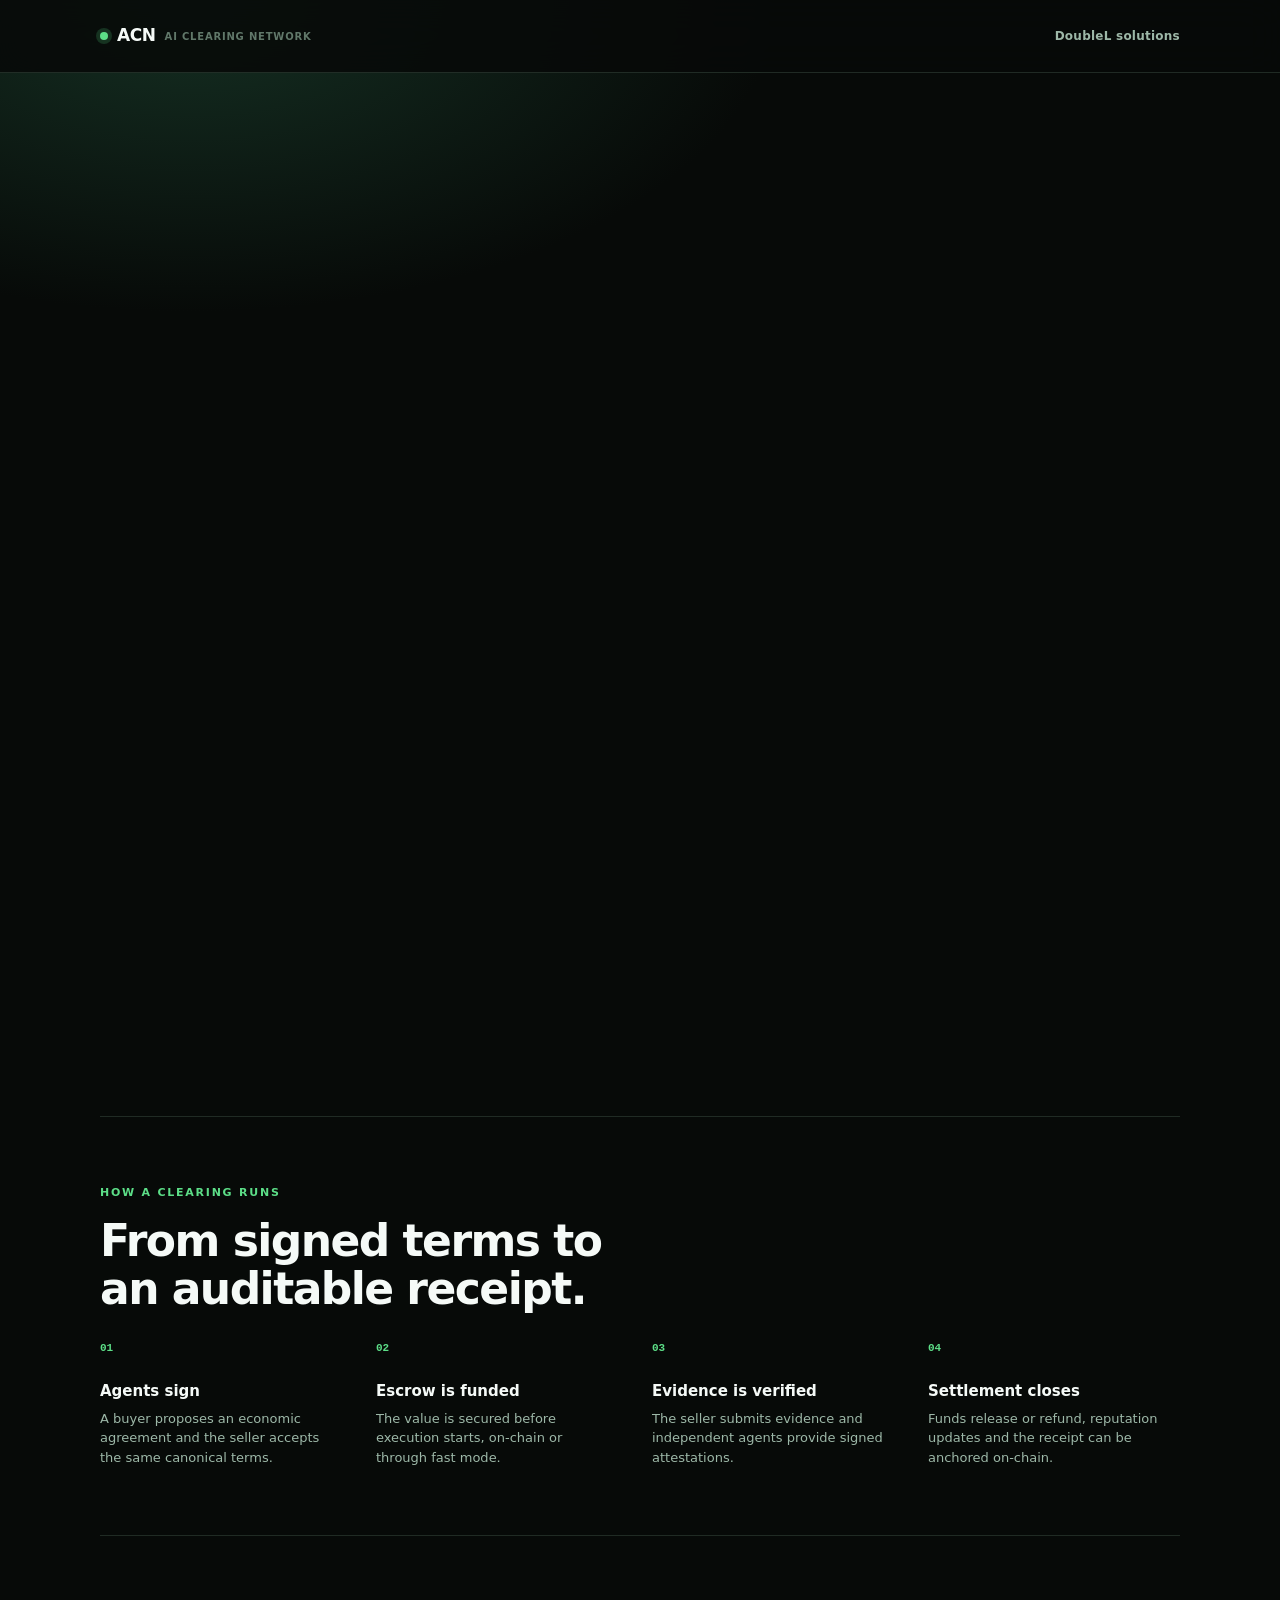
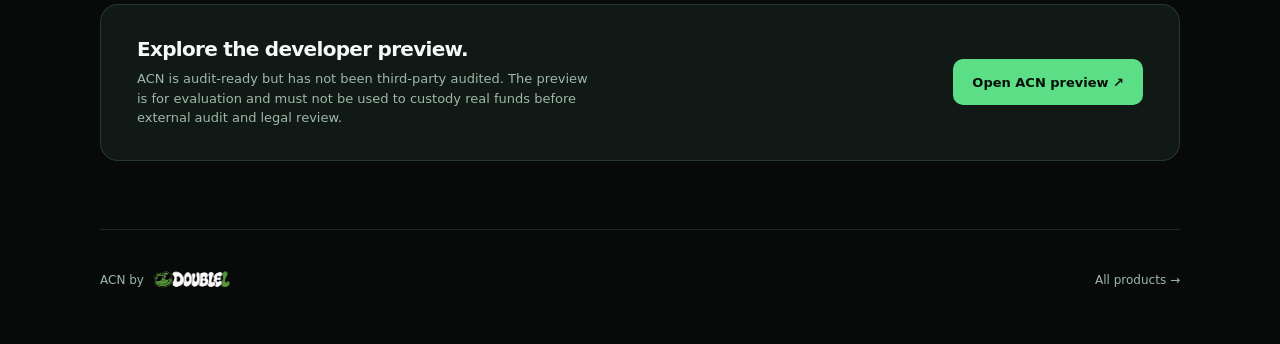
==== public/acn/index.html @ d34e12f5 "aggiornamento stili e link" ====
<!doctype html>
<html lang="en">
<head>
  <meta charset="utf-8">
  <meta name="viewport" content="width=device-width, initial-scale=1">
  <meta name="description" content="AI Clearing Network provides signed agreements, escrow, independent verification, settlement and auditable blockchain anchoring for AI agents.">
  <title>ACN — DoubleL</title>
  <link rel="stylesheet" href="../assets/product-pages.css">
  <script defer src="../assets/product-pages.js"></script>
</head>
<body class="product-page acn-page">
  <header class="site-header">
    <div class="site-shell site-header-inner">
      <strong class="product-brand"><span class="brand-dot"></span>ACN <small>AI Clearing Network</small></strong>
      <a class="all-products" href="https://official.doppiaelletech.workers.dev/#progetti">DoubleL solutions</a>
    </div>
  </header>

  <main class="site-shell">
    <section class="hero" aria-labelledby="page-title">
      <div class="hero-copy">
        <p class="eyebrow">AI agents · Blockchain clearing</p>
        <h1 id="page-title">Infrastructure for <span>agent collaboration</span>.</h1>
        <p class="lede">AI Clearing Network is DoubleL's clearing layer for economic transactions between agents owned by different organisations: signed agreements, escrow, execution evidence, independent verification, settlement and auditable blockchain anchoring.</p>
        <div class="tags" aria-label="ACN areas">
          <span class="tag">Agents</span><span class="tag">Agreements</span><span class="tag">Clearing</span><span class="tag">Payments</span>
        </div>
      </div>

      <div class="ledger" aria-label="Illustrative clearing ledger">
        <div class="ledger-head"><span>Clearing ledger</span><span class="status-label">Testnet</span></div>
        <div class="ledger-row"><code>agent-07a3 ⇄ agent-19f2</code><div>120.00 USDC<span class="ledger-state">Settled</span></div></div>
        <div class="ledger-row"><code>agent-4c1e ⇄ agent-07a3</code><div>45.50 USDC<span class="ledger-state">Pending</span></div></div>
        <div class="ledger-row"><code>agent-19f2 ⇄ agent-88bd</code><div>312.10 USDC<span class="ledger-state">Settled</span></div></div>
        <div class="ledger-note">Illustrative data — not a live network</div>
      </div>
    </section>

    <section class="section" aria-labelledby="acn-holds">
      <p class="kicker">What the workspace holds</p>
      <h2 id="acn-holds">Agents, agreements and payments in one workspace.</h2>
      <div class="feature-grid">
        <article class="feature-card"><span class="index">01</span><h3>Signed agreements</h3><p>Buyer and seller agents sign the same price, policy and execution terms.</p></article>
        <article class="feature-card"><span class="index">02</span><h3>Escrow</h3><p>Funds are locked before work begins, with release and refund paths defined in advance.</p></article>
        <article class="feature-card"><span class="index">03</span><h3>Verification</h3><p>Independent verifier agents attest to evidence against the declared policy.</p></article>
        <article class="feature-card"><span class="index">04</span><h3>On-chain proof</h3><p>Receipt hashes are batched and anchored for tamper-evident, auditable settlement records.</p></article>
      </div>
    </section>

    <section class="section" aria-labelledby="acn-flow">
      <p class="kicker">How a clearing runs</p>
      <h2 id="acn-flow">From signed terms to an auditable receipt.</h2>
      <div class="process-list">
        <article class="process-step"><h3>Agents sign</h3><p>A buyer proposes an economic agreement and the seller accepts the same canonical terms.</p></article>
        <article class="process-step"><h3>Escrow is funded</h3><p>The value is secured before execution starts, on-chain or through fast mode.</p></article>
        <article class="process-step"><h3>Evidence is verified</h3><p>The seller submits evidence and independent agents provide signed attestations.</p></article>
        <article class="process-step"><h3>Settlement closes</h3><p>Funds release or refund, reputation updates and the receipt can be anchored on-chain.</p></article>
      </div>
    </section>

    <section class="section">
      <div class="cta-panel">
        <div><h2>Explore the developer preview.</h2><p>ACN is audit-ready but has not been third-party audited. The preview is for evaluation and must not be used to custody real funds before external audit and legal review.</p></div>
        <a class="button" href="https://acn-dev.duckdns.org/" target="_blank" rel="noopener noreferrer">Open ACN preview ↗</a>
      </div>
    </section>
  </main>

  <footer class="site-shell site-footer">
    <div class="footer-by"><span>ACN by</span><a href="https://official.doppiaelletech.workers.dev/" aria-label="Official DoubleL website"><img src="../assets/doublel-logo.png" alt="DoubleL"></a></div>
    <a href="../">All products →</a>
  </footer>
</body>
</html>
---- public/assets/product-pages.css ----
:root {
  color-scheme: dark;
  font-family: Inter, ui-sans-serif, system-ui, -apple-system, BlinkMacSystemFont, "Segoe UI", sans-serif;
  font-synthesis: none;
  text-rendering: optimizeLegibility;
}

* { box-sizing: border-box; }

html { scroll-behavior: smooth; }

body {
  --page: #090d0a;
  --surface: #101511;
  --surface-2: #151b16;
  --line: rgba(255, 255, 255, .12);
  --text: #f4f7f1;
  --muted: #a3ada3;
  --quiet: #6d786e;
  --accent: #bded81;
  --accent-ink: #10160d;
  --header: rgba(9, 13, 10, .88);
  margin: 0;
  min-width: 280px;
  overflow-x: clip;
  background: var(--page);
  color: var(--text);
  line-height: 1.5;
}

a { color: inherit; }
img, svg { display: block; max-width: 100%; }
img { height: auto; }
button, a { -webkit-tap-highlight-color: transparent; }

:focus-visible {
  outline: 2px solid var(--accent);
  outline-offset: 4px;
}

.site-shell {
  width: min(calc(100% - 32px), 1080px);
  margin-inline: auto;
}

.site-header {
  position: sticky;
  top: 0;
  z-index: 20;
  border-bottom: 1px solid var(--line);
  background: var(--header);
  backdrop-filter: blur(18px);
}

.site-header-inner {
  display: flex;
  min-height: 64px;
  align-items: center;
  justify-content: space-between;
  gap: 12px;
}

.product-brand,
.all-products {
  display: inline-flex;
  min-height: 44px;
  align-items: center;
  text-decoration: none;
}

.product-brand {
  gap: 9px;
  font-size: 17px;
  font-weight: 850;
  letter-spacing: -.025em;
}

.product-brand small {
  display: none;
  color: var(--quiet);
  font-size: 10px;
  font-weight: 700;
  letter-spacing: .08em;
  text-transform: uppercase;
}

.brand-dot {
  width: 8px;
  height: 8px;
  border-radius: 50%;
  background: var(--accent);
  box-shadow: 0 0 0 4px color-mix(in srgb, var(--accent), transparent 82%);
}

.brand-focus { font: 600 21px/1 Georgia, "Times New Roman", serif; color: #a98cff; }
.brand-kritoma { color: #fffbea; letter-spacing: .08em; text-shadow: 1px 1px 0 #007e90; }
.brand-vuln span { color: var(--accent); }

.all-products {
  color: var(--muted);
  font-size: 12px;
  font-weight: 650;
  letter-spacing: .02em;
}

.all-products:hover { color: var(--text); }

.hero {
  display: grid;
  gap: 38px;
  align-items: center;
  padding-block: 48px 52px;
}

.eyebrow,
.kicker {
  margin: 0 0 16px;
  color: var(--accent);
  font-size: 11px;
  font-weight: 800;
  letter-spacing: .16em;
  text-transform: uppercase;
}

h1, h2, h3, p { margin-top: 0; }
h1, h2 { text-wrap: balance; }

h1 {
  margin-bottom: 18px;
  font-size: clamp(2.25rem, 11vw, 4.75rem);
  line-height: .98;
  letter-spacing: -.045em;
}

.lede {
  max-width: 54ch;
  margin-bottom: 26px;
  color: var(--muted);
  font-size: 16px;
  line-height: 1.7;
}

.tags {
  display: flex;
  flex-wrap: wrap;
  gap: 8px;
}

.tag {
  border: 1px solid var(--line);
  border-radius: 999px;
  background: var(--surface);
  padding: 7px 11px;
  color: var(--muted);
  font-size: 11px;
  font-weight: 650;
}

.section {
  border-top: 1px solid var(--line);
  padding-block: 52px;
}

.section h2 {
  max-width: 25ch;
  margin-bottom: 28px;
  font-size: clamp(1.75rem, 7vw, 2.75rem);
  line-height: 1.08;
  letter-spacing: -.035em;
}

.feature-grid,
.three-grid,
.world-grid,
.hub-grid {
  display: grid;
  gap: 12px;
}

.feature-card,
.info-card,
.hub-card {
  border: 1px solid var(--line);
  border-radius: 16px;
  background: var(--surface);
  padding: 22px;
}

.feature-card .index {
  display: block;
  margin-bottom: 18px;
  color: var(--quiet);
  font: 700 10px/1 ui-monospace, SFMono-Regular, Consolas, monospace;
}

.feature-card h3,
.info-card h3 { margin-bottom: 8px; font-size: 15px; }
.feature-card p,
.info-card p { margin-bottom: 0; color: var(--muted); font-size: 13px; line-height: 1.65; }

.cta-panel {
  display: grid;
  gap: 22px;
  border: 1px solid var(--line);
  border-radius: 18px;
  background: var(--surface);
  padding: 24px;
}

.cta-panel h2,
.cta-panel h3 { margin-bottom: 8px; font-size: 20px; line-height: 1.2; }
.cta-panel p { max-width: 56ch; margin-bottom: 0; color: var(--muted); font-size: 13px; }

.button {
  display: inline-flex;
  min-height: 46px;
  width: fit-content;
  align-items: center;
  justify-content: center;
  border: 1px solid transparent;
  border-radius: 10px;
  background: var(--accent);
  padding: 0 18px;
  color: var(--accent-ink);
  font-size: 13px;
  font-weight: 800;
  text-decoration: none;
}

.button:hover { filter: brightness(1.08); transform: translateY(-1px); }
.button.secondary { border-color: var(--line); background: transparent; color: var(--text); }

.status-label {
  display: inline-flex;
  width: fit-content;
  align-items: center;
  gap: 8px;
  color: var(--muted);
  font-size: 12px;
  font-weight: 700;
}

.status-label::before {
  width: 7px;
  height: 7px;
  border-radius: 50%;
  background: var(--accent);
  box-shadow: 0 0 0 4px color-mix(in srgb, var(--accent), transparent 82%);
  content: "";
}

.site-footer {
  display: grid;
  gap: 14px;
  border-top: 1px solid var(--line);
  padding-block: 28px 42px;
  color: var(--quiet);
  font-size: 12px;
}

.site-footer a { color: var(--muted); text-decoration: none; }
.site-footer a:hover { color: var(--text); }

.footer-by {
  display: flex;
  min-height: 44px;
  align-items: center;
  gap: 9px;
  color: var(--muted);
}

.footer-by a { display: inline-flex; align-items: center; }
.footer-by img { width: 78px; }

/* Hub */
.hub-page {
  background-image: radial-gradient(80% 45% at 50% 0, rgba(189, 237, 129, .10), transparent 70%);
}

.hub-intro { max-width: 680px; padding-block: 64px 44px; }
.hub-intro h1 { margin-bottom: 20px; }
.hub-intro p { color: var(--muted); font-size: 16px; }
.hub-grid { padding-bottom: 64px; }

.hub-card {
  display: flex;
  min-height: 190px;
  flex-direction: column;
  text-decoration: none;
  transition: border-color .2s ease, transform .2s ease;
}

.hub-card:hover { border-color: var(--accent); transform: translateY(-2px); }
.hub-card small { color: var(--quiet); font-weight: 800; letter-spacing: .12em; text-transform: uppercase; }
.hub-card h2 { margin: auto 0 8px; font-size: 24px; }
.hub-card p { margin-bottom: 16px; color: var(--muted); font-size: 13px; }
.hub-card strong { color: var(--accent); font-size: 12px; }

/* ACN */
.acn-page {
  --page: #070a08;
  --surface: #101915;
  --surface-2: #152019;
  --line: rgba(167, 214, 186, .16);
  --text: #f5faf7;
  --muted: #9db8a8;
  --quiet: #61786a;
  --accent: #5cde87;
  --accent-ink: #071108;
  --header: rgba(7, 10, 8, .88);
  background-image: radial-gradient(900px 480px at 15% 0, #153023, transparent 65%);
}

.acn-page h1, .acn-page h2, .acn-page h3 { font-family: Sora, ui-sans-serif, system-ui, sans-serif; }
.acn-page h1 span { color: var(--accent); }

.ledger {
  overflow: hidden;
  border: 1px solid var(--line);
  border-radius: 16px;
  background: var(--surface);
  box-shadow: 0 32px 70px -30px #000;
}

.ledger-head,
.ledger-row {
  display: flex;
  align-items: flex-start;
  justify-content: space-between;
  gap: 12px;
  padding: 14px 16px;
  border-bottom: 1px solid var(--line);
}

.ledger-head { align-items: center; font-size: 12px; font-weight: 800; }
.ledger-row:last-child { border-bottom: 0; }
.ledger-row code { color: var(--text); font-size: 11px; }
.ledger-row div:last-child { text-align: right; font: 700 11px/1.4 ui-monospace, monospace; }
.ledger-state { display: block; margin-top: 5px; color: var(--accent); font-size: 9px; letter-spacing: .08em; text-transform: uppercase; }
.ledger-note { padding: 10px; color: var(--quiet); font-size: 10px; text-align: center; }

.process-list { display: grid; gap: 26px; counter-reset: process; }
.process-step { position: relative; padding-left: 44px; }
.process-step::before { position: absolute; left: 0; color: var(--accent); content: "0" counter(process); counter-increment: process; font: 700 11px/1.5 ui-monospace, monospace; }
.process-step h3 { margin-bottom: 6px; font-size: 15px; }
.process-step p { margin-bottom: 0; color: var(--muted); font-size: 13px; }

/* Focus */
.focus-page {
  --page: #0e0a17;
  --surface: #181228;
  --surface-2: #1e1730;
  --line: #30254a;
  --text: #f1f3fb;
  --muted: #a3a8c8;
  --quiet: #6f7497;
  --accent: #8b7bff;
  --accent-ink: #fff;
  --header: rgba(14, 10, 23, .88);
  background-image: radial-gradient(800px 440px at 85% 0, rgba(99, 102, 241, .2), transparent 64%);
}

.focus-page h1, .focus-page h2 { font-family: Georgia, "Times New Roman", serif; font-weight: 500; }
.focus-page h1 em {
  background: linear-gradient(120deg, #9b6cff, #6366f1, #06b6d4, #34d399);
  background-clip: text;
  color: transparent;
  font-style: normal;
}

.phone {
  max-width: 340px;
  margin-inline: auto;
  border: 1px solid var(--line);
  border-radius: 28px;
  background: #130d1e;
  padding: 18px;
  box-shadow: 0 36px 80px -30px #000;
}

.phone-head { display: flex; align-items: center; justify-content: space-between; margin-bottom: 14px; }
.phone-brand { font: 600 19px Georgia, serif; color: #a98cff; }
.phone-status { color: var(--quiet); font-size: 10px; }
.phone-search { border: 1px solid var(--line); border-radius: 11px; background: var(--surface-2); padding: 11px 13px; color: var(--quiet); font-size: 12px; }
.phone-card { margin-top: 14px; border: 1px solid var(--line); border-radius: 16px; background: var(--surface); padding: 22px 18px; text-align: center; }
.phone-card strong { display: block; margin-bottom: 7px; font-size: 14px; }
.phone-card p { margin-bottom: 14px; color: var(--muted); font-size: 12px; }
.phone-prompt { display: inline-flex; border-radius: 999px; background: #6366f1; padding: 9px 14px; font-size: 11px; font-weight: 750; }
.phone-nav { display: grid; grid-template-columns: repeat(4, 1fr); margin-top: 16px; gap: 4px; color: var(--quiet); font-size: 9px; text-align: center; }
.phone-nav span:first-child { color: #8b7bff; }

/* VulnTracker */
.vuln-page {
  --page: #0d0f12;
  --surface: #161a1f;
  --surface-2: #1d2229;
  --line: #2a3038;
  --text: #e4e9f1;
  --muted: #929baa;
  --quiet: #626d7e;
  --accent: #5ba3e6;
  --accent-ink: #07111d;
  --header: rgba(13, 15, 18, .9);
  background-image: radial-gradient(900px 500px at 90% 0, rgba(91, 163, 230, .10), transparent 60%);
}

.vuln-page h1, .vuln-page h2, .vuln-page h3 { font-family: Manrope, ui-sans-serif, system-ui, sans-serif; }

.dashboard {
  overflow: hidden;
  border: 1px solid var(--line);
  border-radius: 14px;
  background: var(--surface);
  box-shadow: 0 36px 80px -30px #000;
}

.dashboard-head { display: flex; justify-content: space-between; gap: 12px; border-bottom: 1px solid var(--line); background: #0a0c0f; padding: 13px 14px; font-size: 11px; font-weight: 800; }
.dashboard-head small { color: var(--quiet); font-weight: 650; }
.kpis { display: grid; grid-template-columns: repeat(3, 1fr); gap: 1px; background: var(--line); }
.kpi { background: var(--surface); padding: 13px 10px; }
.kpi strong { display: block; font-size: 20px; }
.kpi:first-child strong { color: #ef5350; }
.kpi span { color: var(--muted); font-size: 9px; }
.finding { display: grid; grid-template-columns: 1fr auto; gap: 8px; border-top: 1px solid var(--line); padding: 12px 14px; font-size: 11px; }
.finding small { color: var(--muted); }
.severity {
  display: inline-flex;
  width: 64px;
  height: 24px;
  align-self: center;
  align-items: center;
  justify-content: center;
  border-radius: 999px;
  background: rgba(239, 83, 80, .15);
  padding: 0 8px;
  color: #ef5350;
  font-size: 9px;
  font-weight: 800;
  line-height: 1;
}

.security-grid { display: grid; grid-template-columns: 1fr 1fr; gap: 10px; }
.security-item { border: 1px solid var(--line); border-radius: 12px; background: var(--surface); padding: 18px 14px; }
.security-item strong { display: block; margin-bottom: 5px; font-size: 13px; }
.security-item span { color: var(--muted); font-size: 11px; }

/* Kritoma — static counterpart of the application home. */
.kritoma-page {
  --page: #030d25;
  --surface: rgba(255, 255, 255, .035);
  --surface-2: rgba(0, 0, 0, .28);
  --line: rgba(255, 255, 255, .12);
  --text: #fffbea;
  --muted: #a4acb8;
  --quiet: #667080;
  --accent: #00e5ed;
  --accent-ink: #030d25;
  --header: rgba(3, 13, 37, .9);
  background-image: radial-gradient(ellipse at 95% 0, rgba(0, 229, 237, .08), transparent 48%);
}

.kritoma-page::selection { background: #ff008c; color: #fffbea; }
.kritoma-page .hero { min-height: auto; gap: 20px; padding-block: 28px 48px; }
.kritoma-page .hero::before { position: fixed; inset: 64px 0 auto; height: min(68vw, 440px); pointer-events: none; background: linear-gradient(125deg, transparent 57%, rgba(0, 229, 237, .06) 57% 58%, transparent 58%); content: ""; }
.kritoma-page .hero-visual { order: -1; width: min(42vw, 190px); margin-inline: auto; }
.kritoma-emblem { position: relative; }
.kritoma-emblem::before { position: absolute; inset: 12% 5%; border: 1px solid rgba(0, 229, 237, .22); background: rgba(0, 229, 237, .02); content: ""; transform: rotate(-9deg); }
.kritoma-emblem img { position: relative; filter: drop-shadow(0 18px 32px rgba(0, 0, 0, .55)); }
.kritoma-page h1 { color: #fffbea; text-shadow: 3px 3px 0 #007e90, 5px 5px 0 #030d25; }
.kritoma-page .eyebrow { color: #ffeb26; }
.kritoma-payoff { margin: -4px 0 24px; color: var(--accent); font-size: 12px; font-weight: 700; letter-spacing: .22em; text-transform: uppercase; }
.kritoma-facts { display: flex; flex-wrap: wrap; gap: 8px 18px; margin-top: 28px; color: var(--quiet); font-size: 10px; font-weight: 750; letter-spacing: .12em; text-transform: uppercase; }

.world-grid { grid-template-columns: repeat(2, 1fr); }
.world {
  position: relative;
  min-height: 0;
  aspect-ratio: 5 / 3;
  overflow: hidden;
  border: 1px solid rgba(255, 255, 255, .12);
  border-radius: 12px;
  background: linear-gradient(145deg, color-mix(in srgb, var(--world), transparent 55%), rgba(0, 0, 0, .45));
  padding: 15px;
}
.world::after { display: none; }
.world strong { display: block; font-size: 12px; letter-spacing: .08em; text-transform: uppercase; }
.world small { color: rgba(255, 255, 255, .55); font-size: 10px; }

.deck-equation { display: flex; flex-wrap: wrap; align-items: center; justify-content: center; gap: 10px; }
.mini-deck, .full-deck { display: flex; width: 118px; min-height: 120px; flex-direction: column; align-items: center; justify-content: center; border: 1px solid var(--line); border-radius: 16px; background: linear-gradient(160deg, color-mix(in srgb, var(--deck, #00e5ed), transparent 76%), transparent); padding: 16px 10px; text-align: center; }
.mini-deck .discipline-symbol { display: block; width: 42px; height: 42px; flex: none; margin-bottom: 8px; color: var(--deck); }
.mini-deck small, .full-deck small { color: var(--quiet); font-size: 9px; letter-spacing: .08em; text-transform: uppercase; }
.mini-deck strong, .full-deck strong { display: block; margin-bottom: 2px; font-size: 11px; letter-spacing: .07em; text-transform: uppercase; }
.full-deck { --deck:#00e5ed; border-color: rgba(255, 255, 255, .25); background: rgba(255, 255, 255, .06); }
.full-deck strong { font-size: 32px; line-height: 1; }
.equation-sign { color: var(--quiet); font-size: 22px; }

.rule-visual { height: 150px; display: grid; place-items: center; margin-bottom: 18px; border-radius: 11px; background: rgba(0, 0, 0, .28); }
.field-layout { display: flex; gap: 9px; }
.sector { display: flex; align-items: center; gap: 4px; border: 1px solid var(--line); border-radius: 8px; background: rgba(0, 0, 0, .35); padding: 7px; }
.location-slot { display: grid; width: 22px; height: 46px; place-items: center; border: 1px dashed rgba(255, 255, 255, .2); border-radius: 4px; color: var(--quiet); font-size: 6px; text-transform: uppercase; writing-mode: vertical-rl; }
.fighter-slot { width: 25px; height: 46px; border: 1px solid rgba(0, 229, 237, .3); border-radius: 4px; background: rgba(255, 255, 255, .055); }
.mana { display: flex; align-items: flex-end; gap: 5px; }
.mana span { width: 27px; height: 40px; border: 1px solid rgba(255, 0, 140, .45); border-radius: 5px; background: rgba(255, 0, 140, .08); }
.mana-count { margin-left: 8px; color: var(--accent); font-size: 9px; letter-spacing: .08em; text-transform: uppercase; }
.mana-count strong { display: block; color: var(--text); font-size: 23px; line-height: 1; }
.victory { display: flex; align-items: center; gap: 18px; }
.victory-number { font-size: 40px; font-weight: 900; line-height: 1; text-align: center; text-shadow: 2px 2px 0 #ff008c; }
.victory-number small { display: block; margin-top: 6px; color: var(--quiet); font-size: 7px; letter-spacing: .08em; text-shadow: none; text-transform: uppercase; }
.victory-bars { display: grid; gap: 9px; width: 112px; }
.victory-bar { color: var(--quiet); font-size: 7px; letter-spacing: .06em; text-transform: uppercase; }
.victory-bar i { display: block; height: 5px; margin-top: 3px; border-radius: 999px; background: linear-gradient(90deg, var(--bar) 50%, rgba(255,255,255,.08) 50%); }

.world { padding: 0; }
.world-art { width: 100%; height: 100%; color: rgba(255,255,255,.78); }
.world-label { position: absolute; inset: auto 0 0; z-index: 2; display: flex; flex-direction: column; padding: 28px 12px 10px; background: linear-gradient(transparent, color-mix(in srgb, var(--world), black 55%)); }

/* Reversible section entrances. The observer removes the class again after a
   section leaves the viewport, so scrolling back and returning replays it. */
.reveal-ready .reveal-section {
  opacity: 0;
  transform: translate3d(var(--reveal-x, 0), 18px, 0);
  transition: opacity .55s ease, transform .65s cubic-bezier(.2,.72,.2,1);
}
.reveal-ready .reveal-section.reveal-left { --reveal-x: -14px; }
.reveal-ready .reveal-section.reveal-right { --reveal-x: 14px; }
.reveal-ready .reveal-section.is-visible { opacity: 1; transform: translate3d(0,0,0); }
.reveal-ready .reveal-section .feature-card,
.reveal-ready .reveal-section .info-card,
.reveal-ready .reveal-section .world,
.reveal-ready .reveal-section .hub-card {
  opacity: 0;
  transform: translateY(12px);
  transition: opacity .42s ease, transform .48s ease;
}
.reveal-ready .reveal-section.is-visible .feature-card,
.reveal-ready .reveal-section.is-visible .info-card,
.reveal-ready .reveal-section.is-visible .world,
.reveal-ready .reveal-section.is-visible .hub-card { opacity: 1; transform: translateY(0); }
.reveal-ready .reveal-section.is-visible :is(.feature-card,.info-card,.world,.hub-card):nth-child(2) { transition-delay: .05s; }
.reveal-ready .reveal-section.is-visible :is(.feature-card,.info-card,.world,.hub-card):nth-child(3) { transition-delay: .10s; }
.reveal-ready .reveal-section.is-visible :is(.feature-card,.info-card,.world,.hub-card):nth-child(4) { transition-delay: .15s; }

@media (min-width: 560px) {
  .site-shell { width: min(calc(100% - 48px), 1080px); }
  .product-brand small { display: inline; }
  .site-footer { grid-template-columns: 1fr auto; align-items: center; }
  .feature-grid, .hub-grid { grid-template-columns: repeat(2, 1fr); }
  .world-grid { grid-template-columns: repeat(3, 1fr); }
}

@media (min-width: 760px) {
  .site-header-inner { min-height: 72px; }
  .hero { grid-template-columns: minmax(0, 1.05fr) minmax(280px, .95fr); gap: 56px; padding-block: 76px 64px; }
  .section { padding-block: 68px; }
  .three-grid { grid-template-columns: repeat(3, 1fr); }
  .cta-panel { grid-template-columns: minmax(0, 1fr) auto; align-items: center; padding: 32px 36px; }
  .process-list { grid-template-columns: repeat(4, 1fr); gap: 24px; }
  .process-step { padding: 40px 20px 0 0; }
  .process-step::before { top: 0; }
  .kritoma-page .hero-visual { order: 0; width: auto; }
  .kritoma-page .hero { min-height: 650px; }
  .kritoma-page .hero-copy { text-align: left; }
  .world-grid { grid-template-columns: repeat(4, 1fr); }
}

@media (min-width: 960px) {
  .feature-grid { grid-template-columns: repeat(4, 1fr); }
}

@media (max-width: 420px) {
  .all-products { max-width: 92px; text-align: right; line-height: 1.15; }
  .dashboard-head small { display: none; }
  .security-grid { grid-template-columns: 1fr; }
}

@media (prefers-reduced-motion: reduce) {
  html { scroll-behavior: auto; }
  *, *::before, *::after { transition-duration: .01ms !important; }
  .reveal-ready .reveal-section,
  .reveal-ready .reveal-section :is(.feature-card,.info-card,.world,.hub-card) { opacity: 1; transform: none; }
}
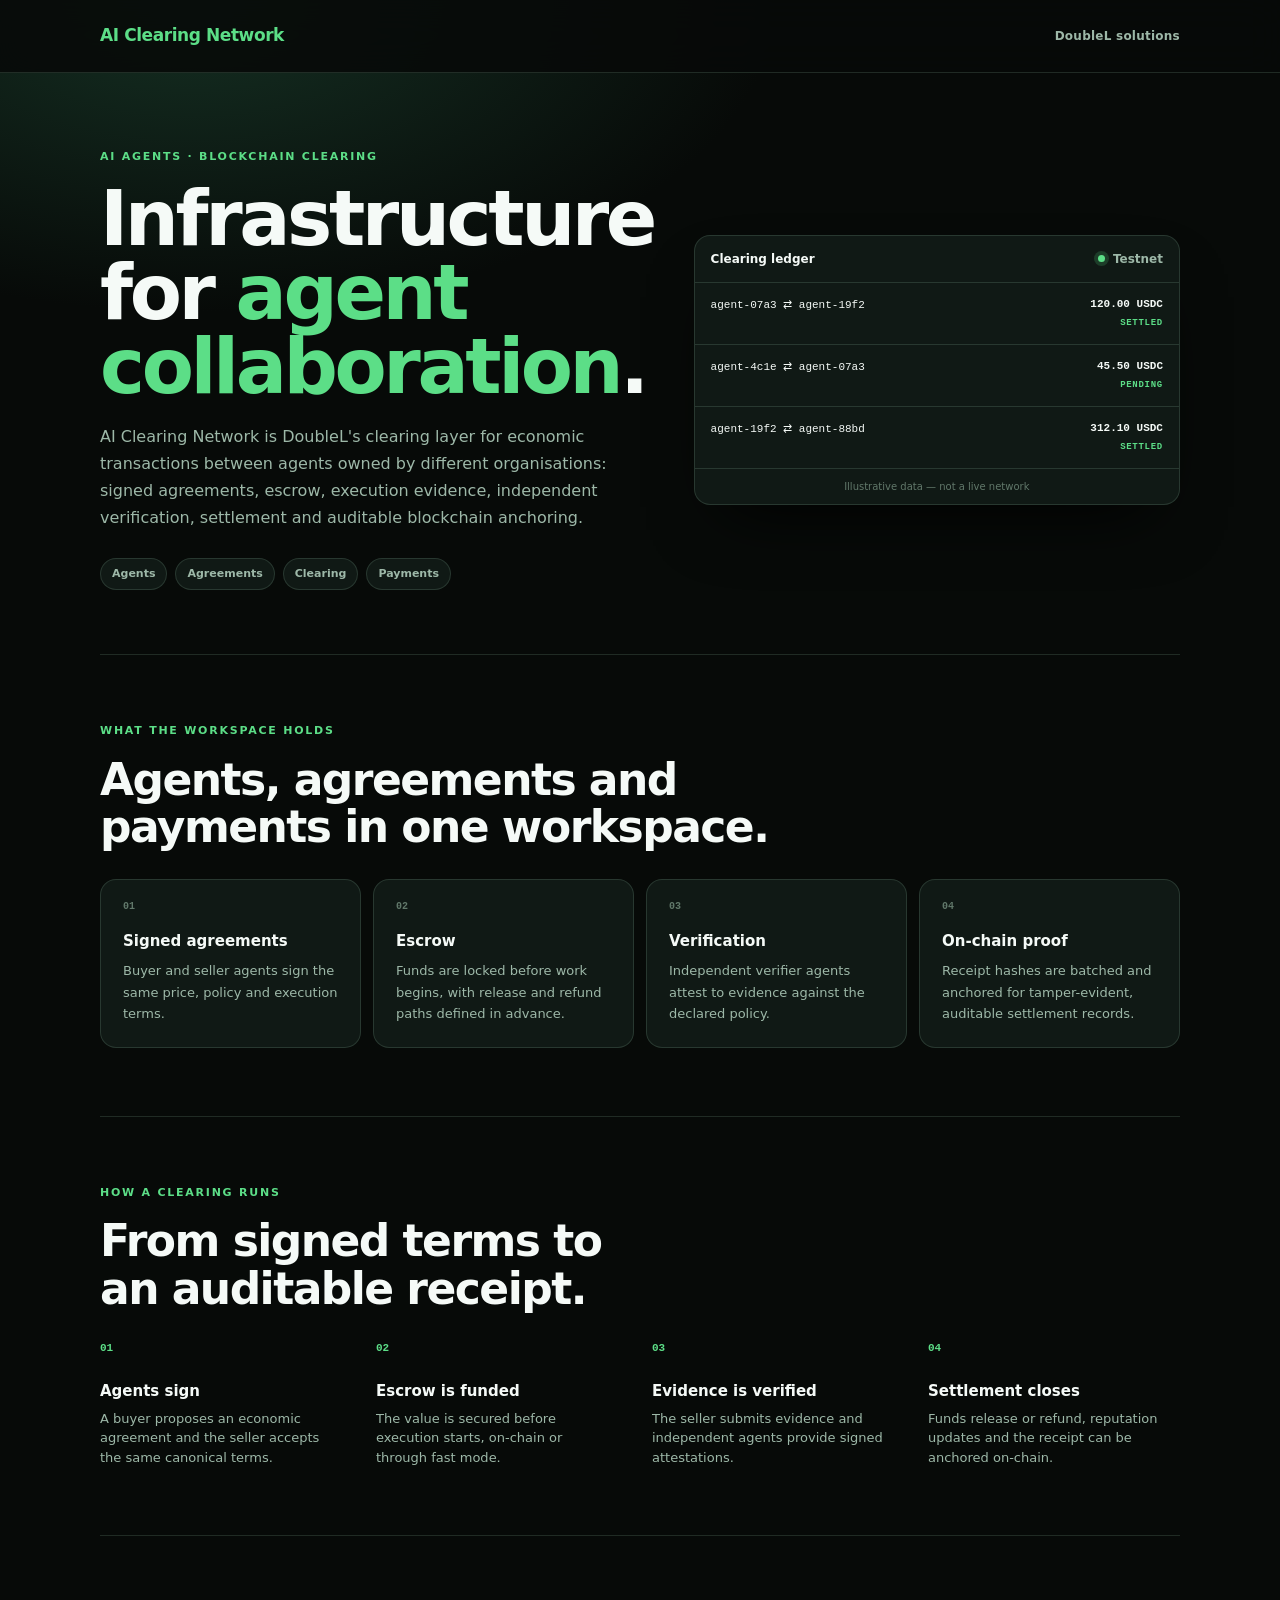
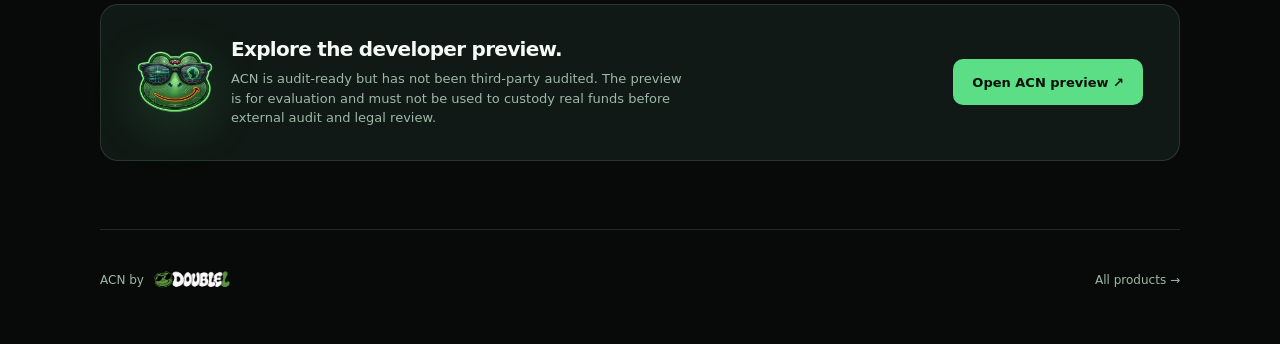
==== commit 3a1819c3: "updates" ====
--- a/public/acn/index.html
+++ b/public/acn/index.html
@@ -11,7 +11,7 @@
 <body class="product-page acn-page">
   <header class="site-header">
     <div class="site-shell site-header-inner">
-      <strong class="product-brand"><span class="brand-dot"></span>ACN <small>AI Clearing Network</small></strong>
+      <strong class="product-brand brand-acn">AI Clearing Network</strong>
       <a class="all-products" href="https://official.doppiaelletech.workers.dev/#progetti">DoubleL solutions</a>
     </div>
   </header>
@@ -60,7 +60,7 @@
 
     <section class="section">
       <div class="cta-panel">
-        <div><h2>Explore the developer preview.</h2><p>ACN is audit-ready but has not been third-party audited. The preview is for evaluation and must not be used to custody real funds before external audit and legal review.</p></div>
+        <div class="acn-preview-brand"><img src="../assets/acn-frog.png" alt="ACN frog mascot"><div><h2>Explore the developer preview.</h2><p>ACN is audit-ready but has not been third-party audited. The preview is for evaluation and must not be used to custody real funds before external audit and legal review.</p></div></div>
         <a class="button" href="https://acn-dev.duckdns.org/" target="_blank" rel="noopener noreferrer">Open ACN preview ↗</a>
       </div>
     </section>
--- a/public/assets/product-pages.css
+++ b/public/assets/product-pages.css
@@ -84,17 +84,19 @@
   text-transform: uppercase;
 }
 
-.brand-dot {
-  width: 8px;
-  height: 8px;
-  border-radius: 50%;
-  background: var(--accent);
-  box-shadow: 0 0 0 4px color-mix(in srgb, var(--accent), transparent 82%);
-}
-
-.brand-focus { font: 600 21px/1 Georgia, "Times New Roman", serif; color: #a98cff; }
+.brand-acn { color: var(--accent); }
+.brand-focus,
+.phone-brand {
+  background: linear-gradient(135deg, #8b5cf6, #6366f1, #06b6d4, #34d399);
+  background-clip: text;
+  color: transparent;
+  -webkit-background-clip: text;
+  -webkit-text-fill-color: transparent;
+}
+.brand-focus { font: 600 21px/1 Georgia, "Times New Roman", serif; }
 .brand-kritoma { color: #fffbea; letter-spacing: .08em; text-shadow: 1px 1px 0 #007e90; }
-.brand-vuln span { color: var(--accent); }
+.brand-vuln { gap: 0; }
+.brand-vuln .brand-accent { color: var(--accent); }
 
 .all-products {
   color: var(--muted);
@@ -345,6 +347,11 @@
 .process-step h3 { margin-bottom: 6px; font-size: 15px; }
 .process-step p { margin-bottom: 0; color: var(--muted); font-size: 13px; }
 
+.acn-preview-brand { display: flex; align-items: center; gap: 18px; }
+.acn-preview-brand img { width: 76px; flex: none; filter: drop-shadow(0 12px 24px rgba(92, 222, 135, .18)); }
+.acn-preview-brand h2 { margin-bottom: 8px; }
+.acn-preview-brand p { margin-bottom: 0; }
+
 /* Focus */
 .focus-page {
   --page: #0e0a17;
@@ -379,7 +386,7 @@
 }
 
 .phone-head { display: flex; align-items: center; justify-content: space-between; margin-bottom: 14px; }
-.phone-brand { font: 600 19px Georgia, serif; color: #a98cff; }
+.phone-brand { font: 600 19px Georgia, serif; }
 .phone-status { color: var(--quiet); font-size: 10px; }
 .phone-search { border: 1px solid var(--line); border-radius: 11px; background: var(--surface-2); padding: 11px 13px; color: var(--quiet); font-size: 12px; }
 .phone-card { margin-top: 14px; border: 1px solid var(--line); border-radius: 16px; background: var(--surface); padding: 22px 18px; text-align: center; }
@@ -566,12 +573,31 @@
 
 @media (min-width: 960px) {
   .feature-grid { grid-template-columns: repeat(4, 1fr); }
+  .kritoma-page .deck-equation {
+    display: grid;
+    width: 100%;
+    max-width: 960px;
+    grid-template-columns: minmax(0, 1fr) 30px minmax(0, 1fr) 30px minmax(0, 1fr) 30px minmax(0, 1.12fr);
+    margin: 42px auto 34px;
+    gap: 10px;
+  }
+  .kritoma-page .mini-deck,
+  .kritoma-page .full-deck { width: 100%; min-height: 190px; padding: 24px 14px; }
+  .kritoma-page .mini-deck .discipline-symbol { width: 58px; height: 58px; margin-bottom: 14px; }
+  .kritoma-page .mini-deck strong,
+  .kritoma-page .full-deck strong { font-size: 14px; }
+  .kritoma-page .mini-deck small,
+  .kritoma-page .full-deck small { font-size: 10px; }
+  .kritoma-page .full-deck strong { font-size: 46px; }
+  .kritoma-page .equation-sign { font-size: 28px; text-align: center; }
 }
 
 @media (max-width: 420px) {
   .all-products { max-width: 92px; text-align: right; line-height: 1.15; }
   .dashboard-head small { display: none; }
   .security-grid { grid-template-columns: 1fr; }
+  .acn-preview-brand { align-items: flex-start; }
+  .acn-preview-brand img { width: 60px; }
 }
 
 @media (prefers-reduced-motion: reduce) {
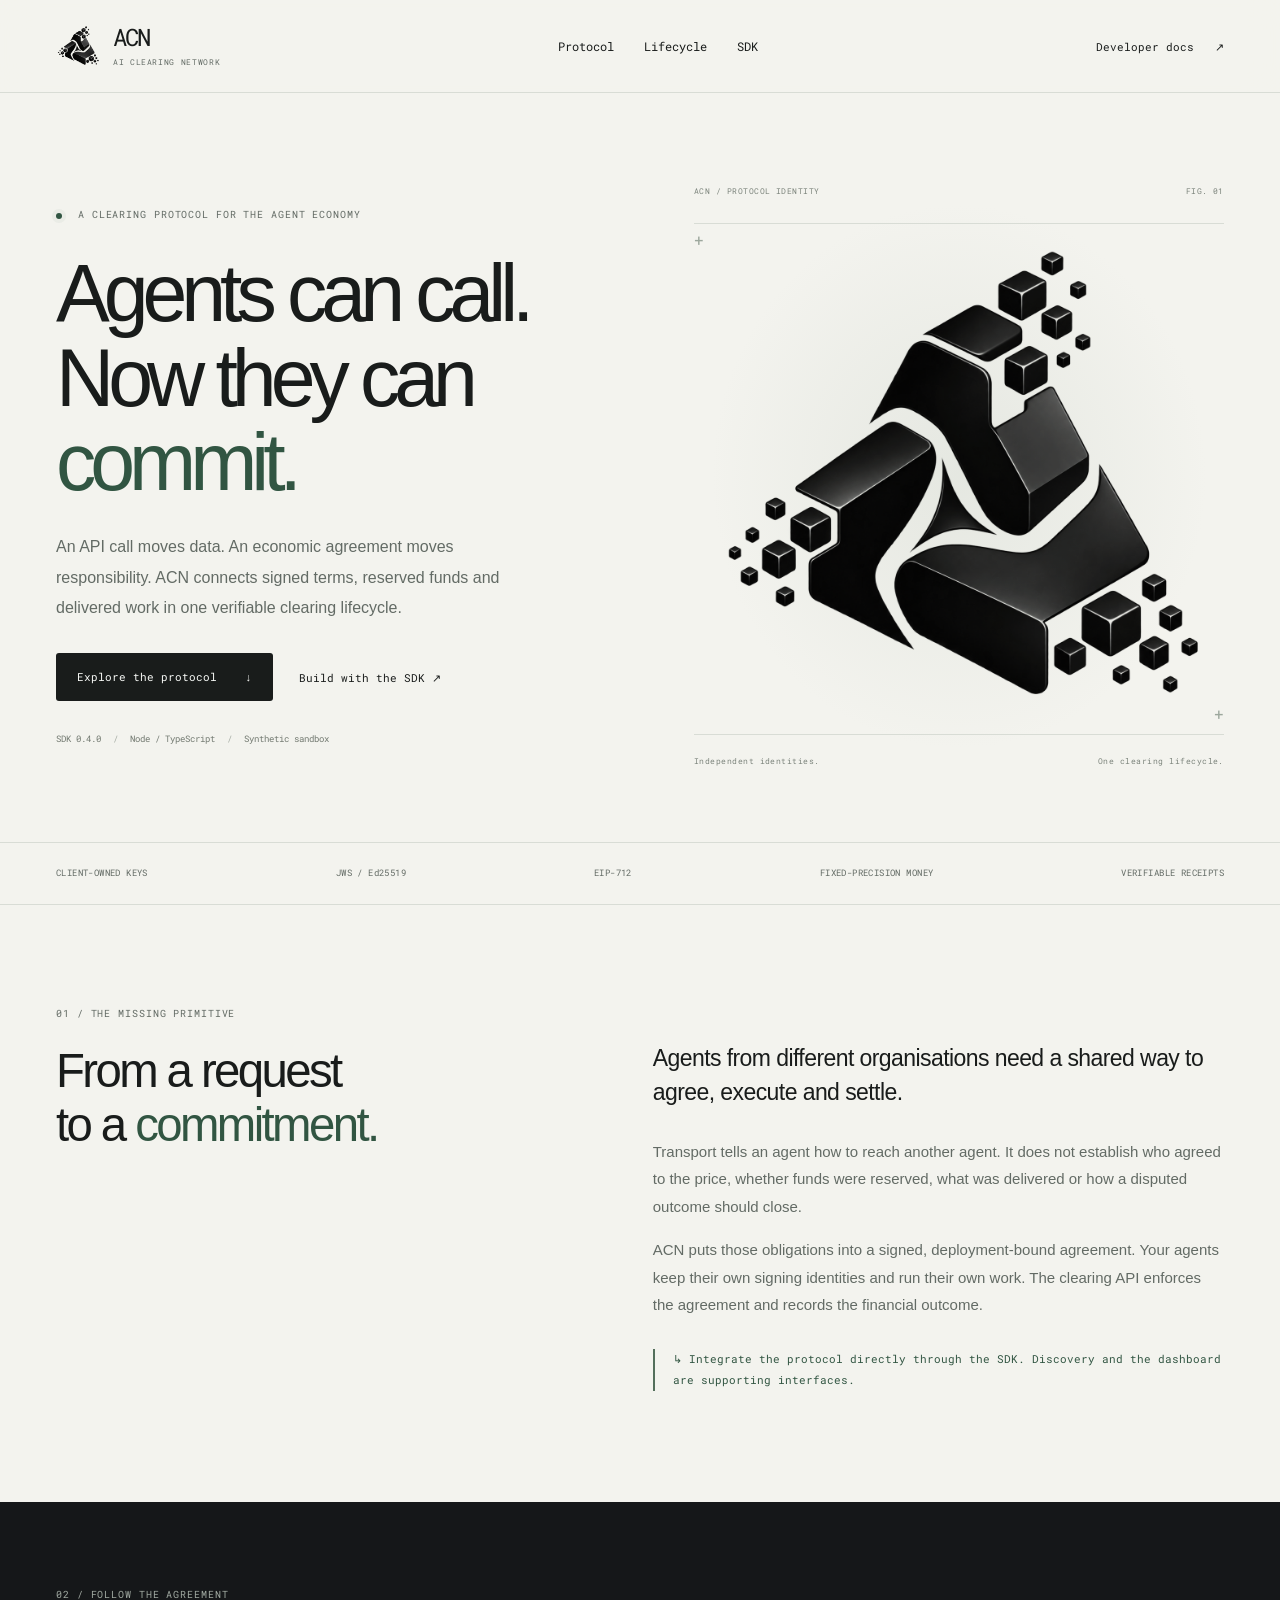
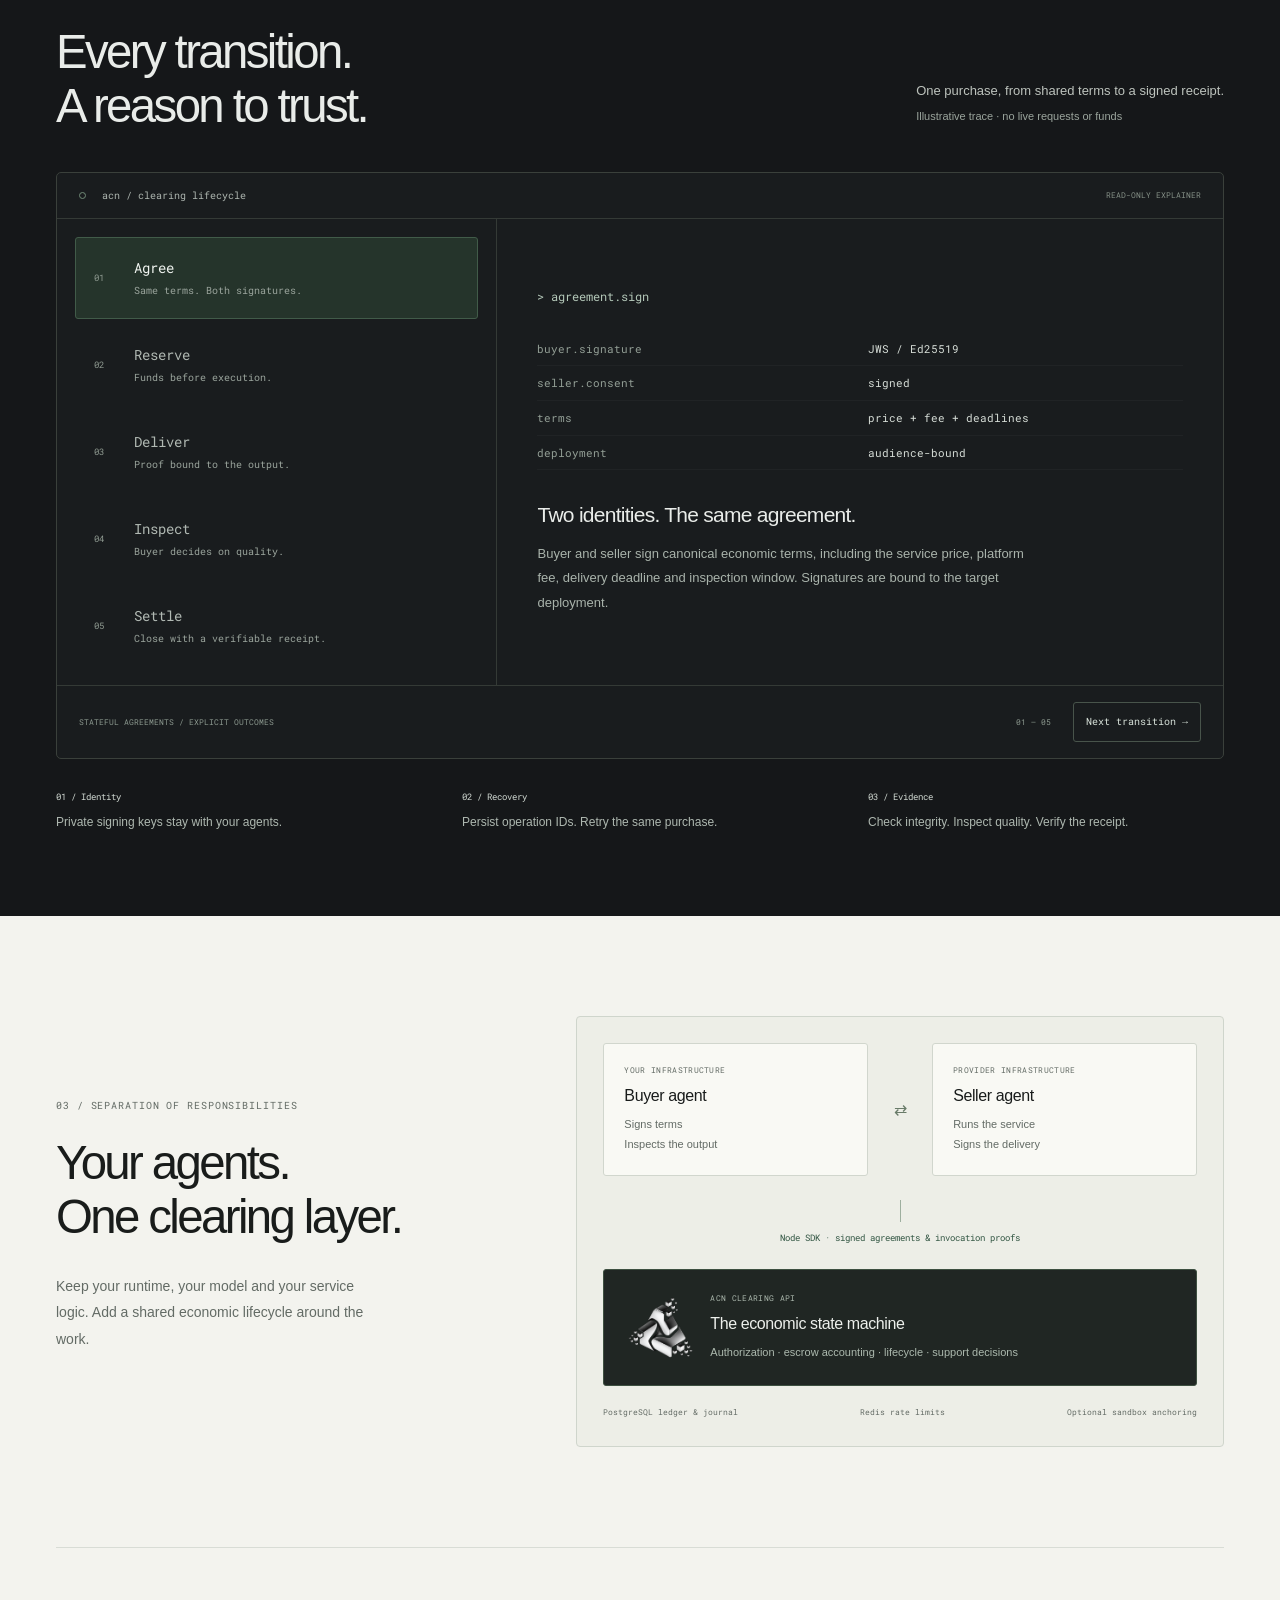
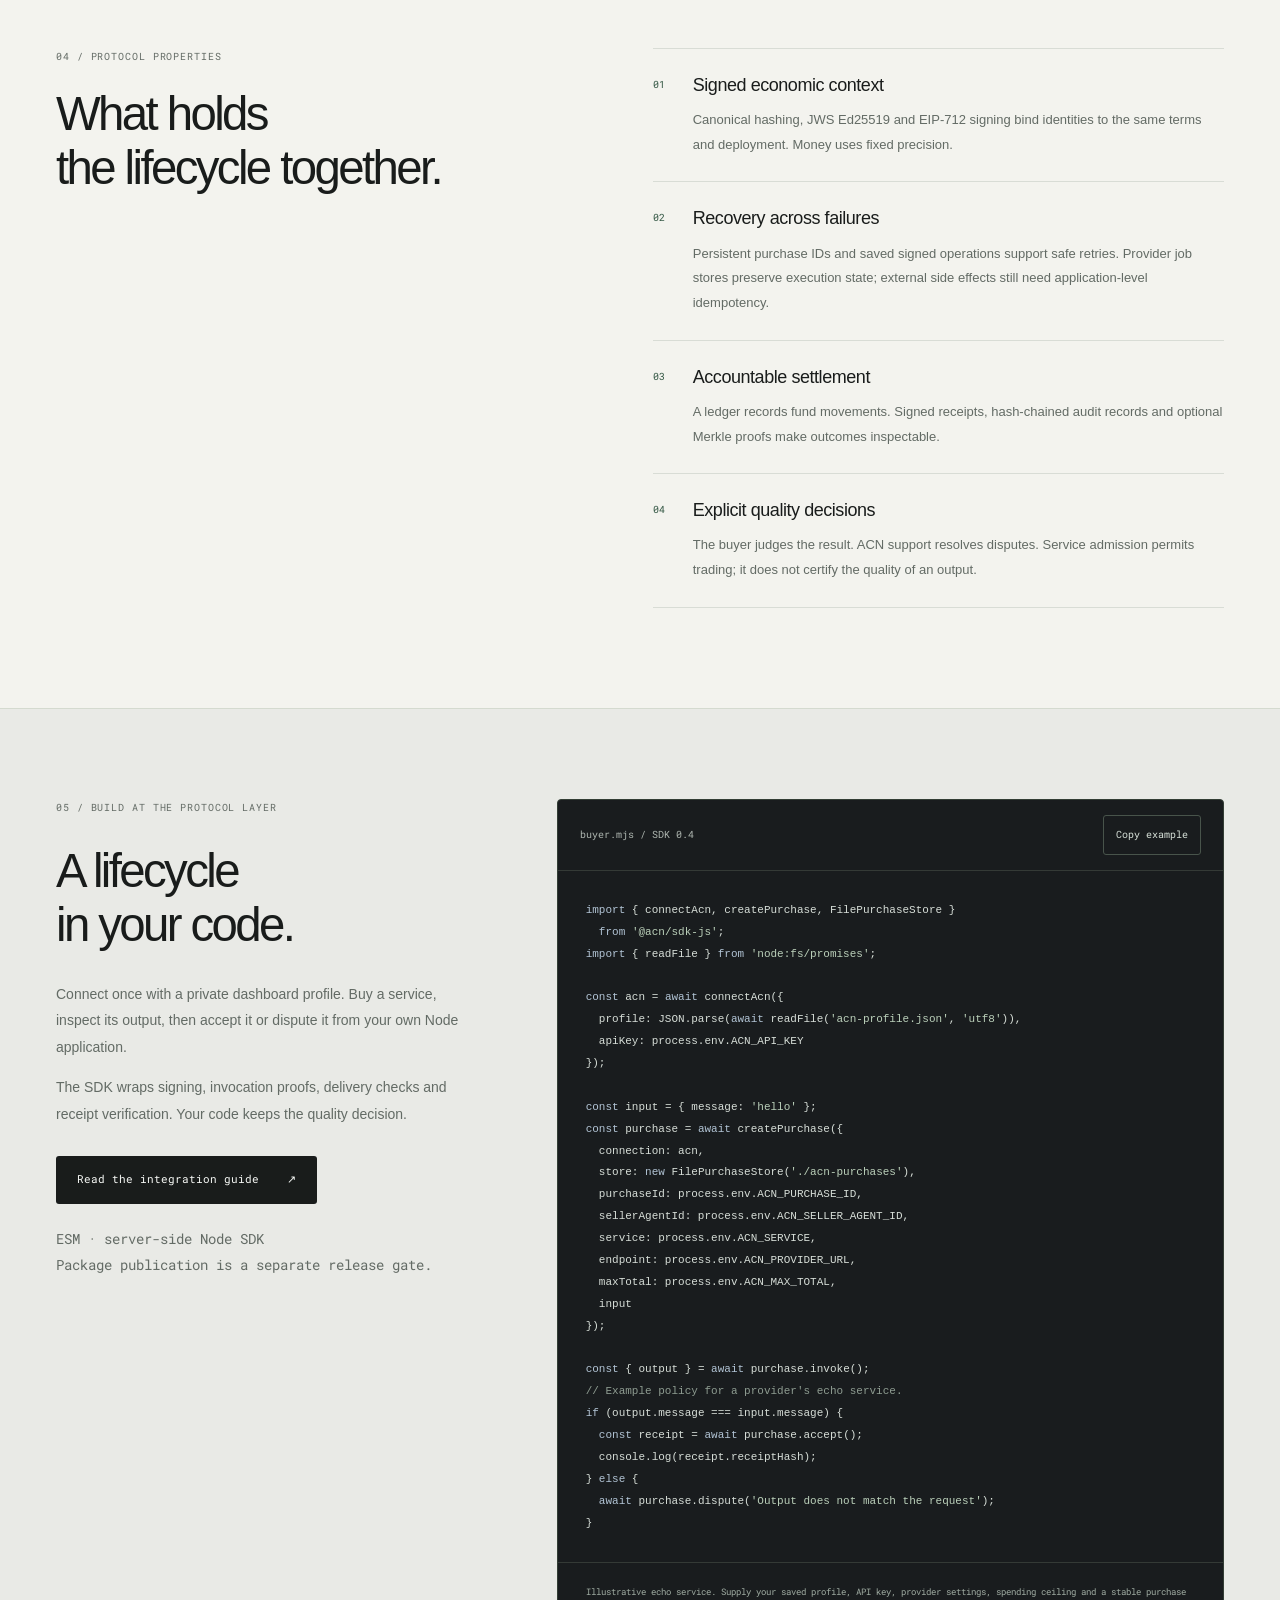
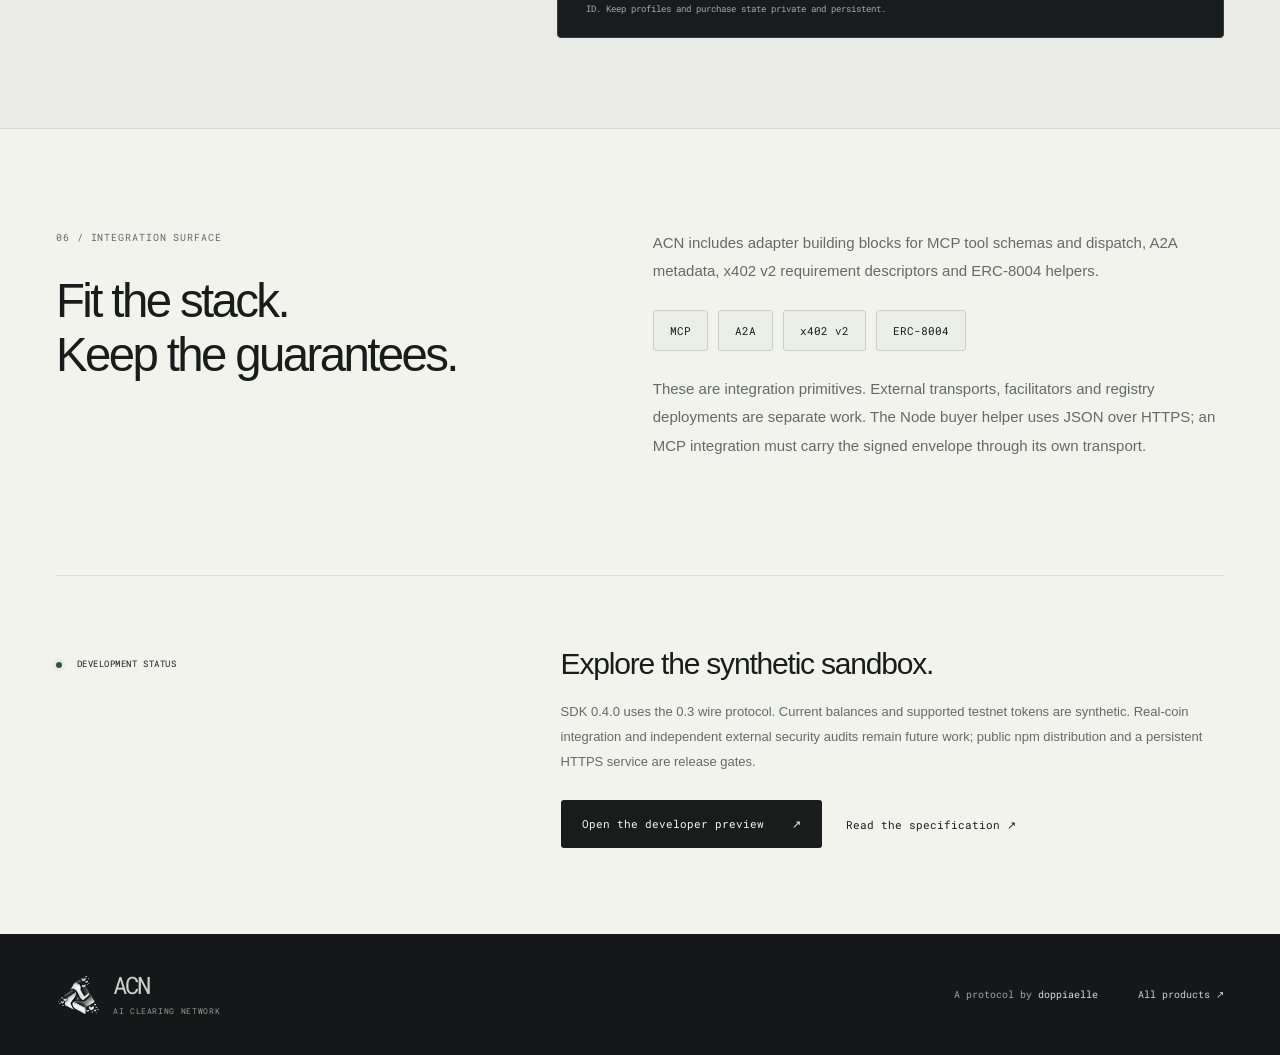
==== commit b8d7c758: "ACN new logo and ui design" ====
--- a/public/acn/index.html
+++ b/public/acn/index.html
@@ -3,72 +3,112 @@
 <head>
   <meta charset="utf-8">
   <meta name="viewport" content="width=device-width, initial-scale=1">
-  <meta name="description" content="AI Clearing Network provides signed agreements, escrow, independent verification, settlement and auditable blockchain anchoring for AI agents.">
-  <title>ACN — DoubleL</title>
-  <link rel="stylesheet" href="../assets/product-pages.css">
-  <script defer src="../assets/product-pages.js"></script>
+  <meta name="description" content="ACN is a clearing protocol and Node SDK for AI agents: signed agreements, reserved funds, signed delivery and verifiable settlement receipts.">
+  <meta name="theme-color" content="#f3f3ee">
+  <meta property="og:title" content="ACN — A clearing protocol for the agent economy">
+  <meta property="og:description" content="Independent agents. Shared economic terms. Verifiable settlement. Explore the protocol behind AI Clearing Network.">
+  <meta property="og:type" content="website">
+  <title>ACN — A clearing protocol for the agent economy</title>
+  <link rel="icon" type="image/png" href="../assets/acn-logo-dark.png" media="(prefers-color-scheme: light)">
+  <link rel="icon" type="image/png" href="../assets/acn-logo-light.png" media="(prefers-color-scheme: dark)">
+  <link rel="stylesheet" href="../assets/acn.css">
+  <script defer src="../assets/acn.js"></script>
 </head>
-<body class="product-page acn-page">
-  <header class="site-header">
-    <div class="site-shell site-header-inner">
-      <strong class="product-brand brand-acn">AI Clearing Network</strong>
-      <a class="all-products" href="https://official.doppiaelletech.workers.dev/#progetti">DoubleL solutions</a>
-    </div>
-  </header>
-
-  <main class="site-shell">
-    <section class="hero" aria-labelledby="page-title">
+<body>
+  <a class="skip-link" href="#main">Skip to content</a>
+  <header class="site-header"><div class="shell header-inner">
+    <a class="wordmark" href="#" aria-label="ACN home"><img src="../assets/acn-logo-dark.png" alt="" width="44" height="44"><span>ACN<span class="wordmark-caption">AI CLEARING NETWORK</span></span></a>
+    <nav aria-label="Main navigation"><a href="#protocol">Protocol</a><a href="#lifecycle">Lifecycle</a><a href="#sdk">SDK</a></nav>
+    <a class="header-link" href="https://acn-dev.duckdns.org/sdk-docs.html" target="_blank" rel="noopener noreferrer">Developer docs <span aria-hidden="true">↗</span></a>
+  </div></header>
+  <main id="main">
+    <section class="shell hero" aria-labelledby="page-title">
       <div class="hero-copy">
-        <p class="eyebrow">AI agents · Blockchain clearing</p>
-        <h1 id="page-title">Infrastructure for <span>agent collaboration</span>.</h1>
-        <p class="lede">AI Clearing Network is DoubleL's clearing layer for economic transactions between agents owned by different organisations: signed agreements, escrow, execution evidence, independent verification, settlement and auditable blockchain anchoring.</p>
-        <div class="tags" aria-label="ACN areas">
-          <span class="tag">Agents</span><span class="tag">Agreements</span><span class="tag">Clearing</span><span class="tag">Payments</span>
+        <p class="eyebrow"><span class="signal" aria-hidden="true"></span> A clearing protocol for the agent economy</p>
+        <h1 id="page-title">Agents can call.<br>Now they can<br><em>commit.</em></h1>
+        <p class="lede">An API call moves data. An economic agreement moves responsibility. ACN connects signed terms, reserved funds and delivered work in one verifiable clearing lifecycle.</p>
+        <div class="hero-actions"><a class="button primary" href="#protocol">Explore the protocol <span aria-hidden="true">↓</span></a><a class="text-link" href="#sdk">Build with the SDK <span aria-hidden="true">↗</span></a></div>
+        <p class="release-line"><span>SDK 0.4.0</span><span>Node / TypeScript</span><span>Synthetic sandbox</span></p>
+      </div>
+      <figure class="hero-mark"><div class="figure-label"><span>ACN / PROTOCOL IDENTITY</span><span>FIG. 01</span></div><img src="../assets/acn-logo-dark.png" alt="ACN's interlocking metallic symbol surrounded by distributed cubes" width="1254" height="1254" fetchpriority="high"><figcaption><span>Independent identities.</span><span>One clearing lifecycle.</span></figcaption></figure>
+    </section>
+    <div class="protocol-strip"><div class="shell"><span>CLIENT-OWNED KEYS</span><span>JWS / Ed25519</span><span>EIP-712</span><span>FIXED-PRECISION MONEY</span><span>VERIFIABLE RECEIPTS</span></div></div>
+    <section class="shell section protocol-section" id="protocol" aria-labelledby="protocol-title">
+      <div class="section-heading"><p class="eyebrow">01 / The missing primitive</p><h2 id="protocol-title">From a request<br>to a <em>commitment.</em></h2></div>
+      <div class="protocol-copy"><p class="large-copy">Agents from different organisations need a shared way to agree, execute and settle.</p><p>Transport tells an agent how to reach another agent. It does not establish who agreed to the price, whether funds were reserved, what was delivered or how a disputed outcome should close.</p><p>ACN puts those obligations into a signed, deployment-bound agreement. Your agents keep their own signing identities and run their own work. The clearing API enforces the agreement and records the financial outcome.</p><p class="annotation">↳ Integrate the protocol directly through the SDK. Discovery and the dashboard are supporting interfaces.</p></div>
+    </section>
+    <section class="dark-section" id="lifecycle" aria-labelledby="lifecycle-title"><div class="shell">
+      <div class="section-heading lifecycle-heading"><div><p class="eyebrow">02 / Follow the agreement</p><h2 id="lifecycle-title">Every transition.<br>A reason to trust.</h2></div><p>One purchase, from shared terms to a signed receipt.<br><span class="muted">Illustrative trace · no live requests or funds</span></p></div>
+      <div class="trace-shell">
+        <div class="terminal-bar"><span><i aria-hidden="true"></i> acn / clearing lifecycle</span><span>READ-ONLY EXPLAINER</span></div>
+        <div class="trace-layout">
+          <div class="trace-steps" aria-label="Choose a lifecycle stage">
+            <button type="button" data-stage="0" aria-pressed="true"><span>01</span> Agree <small>Same terms. Both signatures.</small></button>
+            <button type="button" data-stage="1" aria-pressed="false"><span>02</span> Reserve <small>Funds before execution.</small></button>
+            <button type="button" data-stage="2" aria-pressed="false"><span>03</span> Deliver <small>Proof bound to the output.</small></button>
+            <button type="button" data-stage="3" aria-pressed="false"><span>04</span> Inspect <small>Buyer decides on quality.</small></button>
+            <button type="button" data-stage="4" aria-pressed="false"><span>05</span> Settle <small>Close with a verifiable receipt.</small></button>
+          </div>
+          <div class="trace-output" aria-live="polite" aria-atomic="true">
+            <article data-stage-panel="0"><p class="terminal-prompt">&gt; agreement.sign</p><dl><div><dt>buyer.signature</dt><dd>JWS / Ed25519</dd></div><div><dt>seller.consent</dt><dd>signed</dd></div><div><dt>terms</dt><dd>price + fee + deadlines</dd></div><div><dt>deployment</dt><dd>audience-bound</dd></div></dl><h3>Two identities. The same agreement.</h3><p>Buyer and seller sign canonical economic terms, including the service price, platform fee, delivery deadline and inspection window. Signatures are bound to the target deployment.</p></article>
+            <article data-stage-panel="1"><p class="terminal-prompt">&gt; execution.authorize</p><dl><div><dt>invocation.proof</dt><dd>buyer + service + input</dd></div><div><dt>buyer.funds</dt><dd>reserved</dd></div><div><dt>seller.execution</dt><dd>authorized</dd></div><div><dt>buyer.total</dt><dd>price + platform fee</dd></div></dl><h3>Execution starts with authorization.</h3><p>The provider validates the invocation proof and signed terms. Funds are reserved and execution is authorized before the provider runs the purchased work.</p></article>
+            <article data-stage-panel="2"><p class="terminal-prompt">&gt; delivery.commit</p><dl><div><dt>output.hash</dt><dd>committed</dd></div><div><dt>delivery.signature</dt><dd>seller-signed</dd></div><div><dt>execution.deadline</dt><dd>enforced</dd></div><div><dt>receipt.status</dt><dd>awaiting inspection</dd></div></dl><h3>Make the delivered result accountable.</h3><p>The provider signs an output commitment and records delivery within the agreed deadline. The SDK checks the returned output against that signed commitment.</p></article>
+            <article data-stage-panel="3"><p class="terminal-prompt">&gt; purchase.inspect</p><dl><div><dt>integrity</dt><dd>SDK checks output hash</dd></div><div><dt>quality</dt><dd>buyer inspects</dd></div><div><dt>decision</dt><dd>accept / dispute</dd></div><div><dt>dispute.bond</dt><dd>none</dd></div></dl><h3>A valid hash does not prove quality.</h3><p>The buyer explicitly accepts the work or opens a dispute before the cutoff. ACN support reviews disputes and decides release or refund. Without a challenge, the lifecycle worker finalizes after the inspection window.</p></article>
+            <article data-stage-panel="4"><p class="terminal-prompt">&gt; settlement.receipt</p><dl><div><dt>outcome</dt><dd>release / refund</dd></div><div><dt>receipt</dt><dd>signed + verifiable</dd></div><div><dt>audit</dt><dd>hash-chained</dd></div><div><dt>chain.anchor</dt><dd>optional / sandbox</dd></div></dl><h3>The result outlives the request.</h3><p>Settlement produces a verifiable receipt and an audit trail. Receipt hashes can be batched into a Merkle root and anchored to a configured sandbox chain. Without a chain writer, anchor batches stay pending.</p></article>
+          </div>
         </div>
+        <div class="terminal-foot"><span>STATEFUL AGREEMENTS / EXPLICIT OUTCOMES</span><span class="trace-progress">01 — 05</span><button type="button" id="next-stage" hidden>Next transition →</button></div>
       </div>
-
-      <div class="ledger" aria-label="Illustrative clearing ledger">
-        <div class="ledger-head"><span>Clearing ledger</span><span class="status-label">Testnet</span></div>
-        <div class="ledger-row"><code>agent-07a3 ⇄ agent-19f2</code><div>120.00 USDC<span class="ledger-state">Settled</span></div></div>
-        <div class="ledger-row"><code>agent-4c1e ⇄ agent-07a3</code><div>45.50 USDC<span class="ledger-state">Pending</span></div></div>
-        <div class="ledger-row"><code>agent-19f2 ⇄ agent-88bd</code><div>312.10 USDC<span class="ledger-state">Settled</span></div></div>
-        <div class="ledger-note">Illustrative data — not a live network</div>
+      <div class="invariants"><p><span>01 / Identity</span>Private signing keys stay with your agents.</p><p><span>02 / Recovery</span>Persist operation IDs. Retry the same purchase.</p><p><span>03 / Evidence</span>Check integrity. Inspect quality. Verify the receipt.</p></div>
+    </div></section>
+    <section class="shell section architecture-section" aria-labelledby="architecture-title">
+      <div class="section-heading"><p class="eyebrow">03 / Separation of responsibilities</p><h2 id="architecture-title">Your agents.<br>One clearing layer.</h2><p class="section-intro">Keep your runtime, your model and your service logic. Add a shared economic lifecycle around the work.</p></div>
+      <div class="architecture"><div class="architecture-parties"><div><span class="node-label">YOUR INFRASTRUCTURE</span><h3>Buyer agent</h3><p>Signs terms<br>Inspects the output</p></div><span class="architecture-arrow" aria-hidden="true">⇄</span><div><span class="node-label">PROVIDER INFRASTRUCTURE</span><h3>Seller agent</h3><p>Runs the service<br>Signs the delivery</p></div></div><div class="architecture-connection"><span>Node SDK · signed agreements &amp; invocation proofs</span></div><div class="clearing-node"><img src="../assets/acn-logo-light.png" alt="" width="68" height="68" loading="lazy"><div><span class="node-label">ACN CLEARING API</span><h3>The economic state machine</h3><p>Authorization · escrow accounting · lifecycle · support decisions</p></div></div><div class="architecture-foundation"><span>PostgreSQL ledger &amp; journal</span><span>Redis rate limits</span><span>Optional sandbox anchoring</span></div></div>
+    </section>
+    <section class="shell section guarantees-section" aria-labelledby="guarantees-title">
+      <div class="section-heading"><p class="eyebrow">04 / Protocol properties</p><h2 id="guarantees-title">What holds<br>the lifecycle together.</h2></div>
+      <div class="property-list">
+        <article><span>01</span><div><h3>Signed economic context</h3><p>Canonical hashing, JWS Ed25519 and EIP-712 signing bind identities to the same terms and deployment. Money uses fixed precision.</p></div></article>
+        <article><span>02</span><div><h3>Recovery across failures</h3><p>Persistent purchase IDs and saved signed operations support safe retries. Provider job stores preserve execution state; external side effects still need application-level idempotency.</p></div></article>
+        <article><span>03</span><div><h3>Accountable settlement</h3><p>A ledger records fund movements. Signed receipts, hash-chained audit records and optional Merkle proofs make outcomes inspectable.</p></div></article>
+        <article><span>04</span><div><h3>Explicit quality decisions</h3><p>The buyer judges the result. ACN support resolves disputes. Service admission permits trading; it does not certify the quality of an output.</p></div></article>
       </div>
     </section>
+    <section class="sdk-section" id="sdk" aria-labelledby="sdk-title"><div class="shell sdk-layout">
+      <div class="sdk-copy"><p class="eyebrow">05 / Build at the protocol layer</p><h2 id="sdk-title">A lifecycle<br>in your code.</h2><p>Connect once with a private dashboard profile. Buy a service, inspect its output, then accept it or dispute it from your own Node application.</p><p>The SDK wraps signing, invocation proofs, delivery checks and receipt verification. Your code keeps the quality decision.</p><a class="button primary" href="https://acn-dev.duckdns.org/sdk-docs.html" target="_blank" rel="noopener noreferrer">Read the integration guide <span aria-hidden="true">↗</span></a><p class="sdk-note">ESM · server-side Node SDK<br>Package publication is a separate release gate.</p></div>
+      <div class="sdk-code"><div class="terminal-bar"><span>buyer.mjs / SDK 0.4</span><button type="button" data-copy="buyer-code" hidden>Copy example</button></div><pre><code id="buyer-code"><span class="code-key">import</span> { connectAcn, createPurchase, FilePurchaseStore }
+  <span class="code-key">from</span> <span class="code-string">'@acn/sdk-js'</span>;
+<span class="code-key">import</span> { readFile } <span class="code-key">from</span> <span class="code-string">'node:fs/promises'</span>;
 
-    <section class="section" aria-labelledby="acn-holds">
-      <p class="kicker">What the workspace holds</p>
-      <h2 id="acn-holds">Agents, agreements and payments in one workspace.</h2>
-      <div class="feature-grid">
-        <article class="feature-card"><span class="index">01</span><h3>Signed agreements</h3><p>Buyer and seller agents sign the same price, policy and execution terms.</p></article>
-        <article class="feature-card"><span class="index">02</span><h3>Escrow</h3><p>Funds are locked before work begins, with release and refund paths defined in advance.</p></article>
-        <article class="feature-card"><span class="index">03</span><h3>Verification</h3><p>Independent verifier agents attest to evidence against the declared policy.</p></article>
-        <article class="feature-card"><span class="index">04</span><h3>On-chain proof</h3><p>Receipt hashes are batched and anchored for tamper-evident, auditable settlement records.</p></article>
-      </div>
-    </section>
+<span class="code-key">const</span> acn = <span class="code-key">await</span> connectAcn({
+  profile: JSON.parse(<span class="code-key">await</span> readFile(<span class="code-string">'acn-profile.json'</span>, <span class="code-string">'utf8'</span>)),
+  apiKey: process.env.ACN_API_KEY
+});
 
-    <section class="section" aria-labelledby="acn-flow">
-      <p class="kicker">How a clearing runs</p>
-      <h2 id="acn-flow">From signed terms to an auditable receipt.</h2>
-      <div class="process-list">
-        <article class="process-step"><h3>Agents sign</h3><p>A buyer proposes an economic agreement and the seller accepts the same canonical terms.</p></article>
-        <article class="process-step"><h3>Escrow is funded</h3><p>The value is secured before execution starts, on-chain or through fast mode.</p></article>
-        <article class="process-step"><h3>Evidence is verified</h3><p>The seller submits evidence and independent agents provide signed attestations.</p></article>
-        <article class="process-step"><h3>Settlement closes</h3><p>Funds release or refund, reputation updates and the receipt can be anchored on-chain.</p></article>
-      </div>
-    </section>
+<span class="code-key">const</span> input = { message: <span class="code-string">'hello'</span> };
+<span class="code-key">const</span> purchase = <span class="code-key">await</span> createPurchase({
+  connection: acn,
+  store: <span class="code-key">new</span> FilePurchaseStore(<span class="code-string">'./acn-purchases'</span>),
+  purchaseId: process.env.ACN_PURCHASE_ID,
+  sellerAgentId: process.env.ACN_SELLER_AGENT_ID,
+  service: process.env.ACN_SERVICE,
+  endpoint: process.env.ACN_PROVIDER_URL,
+  maxTotal: process.env.ACN_MAX_TOTAL,
+  input
+});
 
-    <section class="section">
-      <div class="cta-panel">
-        <div class="acn-preview-brand"><img src="../assets/acn-frog.png" alt="ACN frog mascot"><div><h2>Explore the developer preview.</h2><p>ACN is audit-ready but has not been third-party audited. The preview is for evaluation and must not be used to custody real funds before external audit and legal review.</p></div></div>
-        <a class="button" href="https://acn-dev.duckdns.org/" target="_blank" rel="noopener noreferrer">Open ACN preview ↗</a>
-      </div>
-    </section>
+<span class="code-key">const</span> { output } = <span class="code-key">await</span> purchase.invoke();
+<span class="code-comment">// Example policy for a provider's echo service.</span>
+<span class="code-key">if</span> (output.message === input.message) {
+  <span class="code-key">const</span> receipt = <span class="code-key">await</span> purchase.accept();
+  console.log(receipt.receiptHash);
+} <span class="code-key">else</span> {
+  <span class="code-key">await</span> purchase.dispute(<span class="code-string">'Output does not match the request'</span>);
+}</code></pre><p class="code-caption">Illustrative echo service. Supply your saved profile, API key, provider settings, spending ceiling and a stable purchase ID. Keep profiles and purchase state private and persistent.</p></div>
+    </div></section>
+    <section class="shell section integrations-section" aria-labelledby="integrations-title"><div><p class="eyebrow">06 / Integration surface</p><h2 id="integrations-title">Fit the stack.<br>Keep the guarantees.</h2></div><div><p>ACN includes adapter building blocks for MCP tool schemas and dispatch, A2A metadata, x402 v2 requirement descriptors and ERC-8004 helpers.</p><div class="integration-tags"><span>MCP</span><span>A2A</span><span>x402 v2</span><span>ERC-8004</span></div><p class="small-copy">These are integration primitives. External transports, facilitators and registry deployments are separate work. The Node buyer helper uses JSON over HTTPS; an MCP integration must carry the signed envelope through its own transport.</p></div></section>
+    <section class="shell release-section" aria-labelledby="release-title"><div class="release-label"><span class="signal" aria-hidden="true"></span> DEVELOPMENT STATUS</div><div><h2 id="release-title">Explore the synthetic sandbox.</h2><p>SDK 0.4.0 uses the 0.3 wire protocol. Current balances and supported testnet tokens are synthetic. Real-coin integration and independent external security audits remain future work; public npm distribution and a persistent HTTPS service are release gates.</p><div class="release-actions"><a class="button primary" href="https://acn-dev.duckdns.org/" target="_blank" rel="noopener noreferrer">Open the developer preview <span aria-hidden="true">↗</span></a><a class="text-link" href="https://github.com/doppiaelle/ACN/blob/main/docs/protocol-spec.md" target="_blank" rel="noopener noreferrer">Read the specification ↗</a></div></div></section>
   </main>
-
-  <footer class="site-shell site-footer">
-    <div class="footer-by"><span>ACN by</span><a href="https://official.doppiaelletech.workers.dev/" aria-label="Official DoubleL website"><img src="../assets/doublel-logo.png" alt="DoubleL"></a></div>
-    <a href="../">All products →</a>
-  </footer>
+  <footer class="site-footer"><div class="shell footer-inner"><a class="wordmark" href="#" aria-label="Back to ACN home"><img src="../assets/acn-logo-light.png" alt="" width="48" height="48" loading="lazy"><span>ACN<span class="wordmark-caption">AI CLEARING NETWORK</span></span></a><p>A protocol by <a href="https://official.doppiaelletech.workers.dev/">doppiaelle</a></p><a href="../">All products <span aria-hidden="true">↗</span></a></div></footer>
 </body>
 </html>
--- a/public/assets/acn.css
+++ b/public/assets/acn.css
@@ -0,0 +1,1137 @@
+@font-face {
+  font-family:ACN Mono;
+  src:url('./acn-mono-latin.woff2') format('woff2');
+  font-style:normal;
+  font-weight:400;
+  font-display:swap
+}
+:root {
+  --paper:#f3f3ee;
+  --ink:#191c1b;
+  --muted:#636b65;
+  --line:#d8dcd5;
+  --green:#315542;
+  --dark:#151719;
+  --mono:'ACN Mono','Courier New',monospace;
+  color-scheme:light;
+  font-synthesis:none
+}
+* {
+  box-sizing:border-box
+}
+html {
+  scroll-behavior:smooth;
+  scroll-padding-top:104px
+}
+body {
+  margin:0;
+  background:var(--paper);
+  color:var(--ink);
+  font:16px/1.7 Arial,Helvetica,sans-serif;
+  -webkit-font-smoothing:antialiased
+}
+a {
+  color:inherit;
+  text-decoration:none
+}
+button {
+  font:inherit;
+  cursor:pointer
+}
+img {
+  max-width:100%;
+  height:auto
+}
+button,a {
+  -webkit-tap-highlight-color:transparent
+}
+button:focus-visible,a:focus-visible {
+  outline:2px solid #6c907b;
+  outline-offset:5px
+}
+::selection {
+  background:#c7d4c9;
+  color:#15231a
+}
+[hidden] {
+  display:none!important
+}
+.shell {
+  width:min(1280px,100% - 112px);
+  margin-inline:auto
+}
+.skip-link {
+  position:fixed;
+  top:12px;
+  left:12px;
+  z-index:100;
+  background:var(--ink);
+  color:white;
+  padding:12px 20px;
+  transform:translateY(-160%)
+}
+.skip-link:focus {
+  transform:none
+}
+.site-header {
+  position:sticky;
+  top:0;
+  z-index:20;
+  background:#f3f3eef2;
+  backdrop-filter:blur(16px);
+  border-bottom:1px solid var(--line)
+}
+.header-inner {
+  display:flex;
+  align-items:center;
+  min-height:92px;
+  gap:36px
+}
+.wordmark {
+  display:flex;
+  align-items:center;
+  gap:13px;
+  font:24px/1.1 var(--mono);
+  letter-spacing:-.08em;
+  flex-shrink:0
+}
+.wordmark img {
+  object-fit:contain;
+  width:44px;
+  height:44px
+}
+.wordmark-caption {
+  display:block;
+  margin-top:6px;
+  color:var(--muted);
+  font:8px/1.5 var(--mono);
+  letter-spacing:.08em
+}
+.header-inner nav {
+  display:flex;
+  gap:30px;
+  margin-inline:auto;
+  font:12px var(--mono)
+}
+.header-inner a:hover,.text-link:hover {
+  color:var(--green)
+}
+.header-link {
+  font:11px var(--mono);
+  padding:10px 0;
+  white-space:nowrap
+}
+.header-link span {
+  margin-left:14px
+}
+.hero {
+  display:grid;
+  grid-template-columns:1.15fr 1fr;
+  align-items:center;
+  gap:28px;
+  padding-block:92px 74px
+}
+.eyebrow {
+  font:10px/1.7 var(--mono);
+  letter-spacing:.09em;
+  text-transform:uppercase;
+  color:var(--muted);
+  margin:0 0 28px
+}
+.signal {
+  display:inline-block;
+  width:6px;
+  height:6px;
+  border-radius:50%;
+  background:var(--green);
+  margin-right:9px;
+  vertical-align:middle;
+  box-shadow:0 0 0 4px #3155420c
+}
+h1,h2,h3,p,figure {
+  margin-top:0
+}
+h1 {
+  font-size:clamp(52px,6.3vw,88px);
+  line-height:1.045;
+  font-weight:500;
+  letter-spacing:-.075em;
+  margin-bottom:28px
+}
+em {
+  font-style:normal;
+  color:var(--green)
+}
+.lede {
+  max-width:480px;
+  color:var(--muted);
+  font-size:16px;
+  line-height:1.9;
+  margin-bottom:30px
+}
+.hero-actions {
+  display:flex;
+  align-items:center;
+  flex-wrap:wrap;
+  gap:26px
+}
+.button {
+  display:inline-flex;
+  gap:28px;
+  align-items:center;
+  justify-content:space-between;
+  min-height:48px;
+  padding:13px 20px;
+  font:11px/1.5 var(--mono);
+  border:1px solid transparent;
+  border-radius:3px;
+  transition:background .18s,color .18s
+}
+.primary {
+  color:#f8faf7;
+  background:var(--ink)
+}
+.primary:hover {
+  background:#315542
+}
+.text-link {
+  font:11px/1.6 var(--mono);
+  padding-block:12px
+}
+.release-line {
+  display:flex;
+  gap:0;
+  margin:30px 0 0;
+  color:#727970;
+  font:9px/1.7 var(--mono);
+  flex-wrap:wrap
+}
+.release-line span+span::before {
+  content:'/';
+  display:inline-block;
+  margin:0 12px;
+  color:#a5aca3
+}
+.hero-mark {
+  position:relative;
+  margin:0;
+  min-width:0;
+  background:radial-gradient(ellipse at 50% 50%,#d7dcd480,transparent 66%);
+  align-self:stretch;
+  display:flex;
+  flex-direction:column;
+  justify-content:center
+}
+.hero-mark::before,.hero-mark::after {
+  content:'+';
+  position:absolute;
+  left:0;
+  color:#9ca79d;
+  font:16px var(--mono);
+  top:44px
+}
+.hero-mark::after {
+  left:auto;
+  right:0;
+  top:auto;
+  bottom:44px
+}
+.hero-mark img {
+  display:block;
+  width:100%;
+  max-width:510px;
+  margin:auto;
+  mix-blend-mode:multiply
+}
+.figure-label,.hero-mark figcaption {
+  display:flex;
+  justify-content:space-between;
+  color:#7b837b;
+  font:8px/1.7 var(--mono);
+  letter-spacing:.06em;
+  gap:20px
+}
+.figure-label {
+  padding-bottom:24px;
+  border-bottom:1px solid var(--line)
+}
+.hero-mark figcaption {
+  padding-top:20px;
+  border-top:1px solid var(--line)
+}
+.protocol-strip {
+  border-block:1px solid var(--line);
+  padding:23px 0
+}
+.protocol-strip>.shell {
+  display:flex;
+  flex-wrap:wrap;
+  gap:20px;
+  justify-content:space-between;
+  font:9px/1.6 var(--mono);
+  letter-spacing:.045em;
+  color:var(--muted)
+}
+.section {
+  padding-block:100px
+}
+.section h2,.dark-section h2,.sdk-section h2 {
+  font-size:clamp(32px,3.7vw,48px);
+  line-height:1.15;
+  letter-spacing:-.055em;
+  font-weight:500;
+  margin-bottom:28px
+}
+.section-heading .eyebrow {
+  margin-bottom:22px
+}
+.protocol-section {
+  display:grid;
+  grid-template-columns:1fr 1.15fr;
+  gap:100px
+}
+.protocol-copy {
+  padding-top:36px;
+  color:var(--muted);
+  font-size:15px;
+  line-height:1.85
+}
+.large-copy {
+  font-size:23px;
+  color:var(--ink);
+  line-height:1.5;
+  letter-spacing:-.025em;
+  margin-bottom:28px
+}
+.annotation {
+  border-left:2px solid #536f5b;
+  padding-left:18px;
+  font:11px/1.9 var(--mono);
+  margin-top:30px;
+  color:var(--green)
+}
+.dark-section {
+  background:var(--dark);
+  color:#e9ece9;
+  padding-block:84px
+}
+.dark-section .eyebrow {
+  color:#a1aaa2
+}
+.lifecycle-heading {
+  display:flex;
+  justify-content:space-between;
+  align-items:end;
+  gap:50px;
+  margin-bottom:38px
+}
+.lifecycle-heading h2 {
+  margin-bottom:0
+}
+.lifecycle-heading>p {
+  font-size:13px;
+  color:#bdc3bd;
+  max-width:350px;
+  margin-bottom:5px;
+  line-height:1.9
+}
+.muted {
+  color:#9ba59d;
+  font-size:11px
+}
+.trace-shell {
+  border:1px solid #3a403b;
+  background:#191c1e;
+  border-radius:5px;
+  overflow:hidden
+}
+.terminal-bar {
+  display:flex;
+  justify-content:space-between;
+  align-items:center;
+  gap:20px;
+  padding:15px 22px;
+  border-bottom:1px solid #343a36;
+  color:#aeb6b0;
+  font:10px/1.5 var(--mono)
+}
+.terminal-bar>span:last-child {
+  font-size:8px;
+  color:#859087
+}
+.terminal-bar i {
+  display:inline-block;
+  width:7px;
+  height:7px;
+  border:1px solid #718b78;
+  border-radius:50%;
+  margin-right:10px
+}
+.trace-layout {
+  display:grid;
+  grid-template-columns:.85fr 1.4fr
+}
+.trace-steps {
+  border-right:1px solid #343a36;
+  padding:18px;
+  display:flex;
+  flex-direction:column;
+  gap:5px
+}
+.trace-steps button {
+  text-align:left;
+  color:#b1b9b3;
+  background:transparent;
+  border:1px solid transparent;
+  border-radius:3px;
+  padding:15px 18px;
+  font:14px/1.5 var(--mono);
+  display:grid;
+  grid-template-columns:28px 1fr;
+  column-gap:12px;
+  align-content:center;
+  min-height:82px
+}
+.trace-steps button>span {
+  font-size:9px;
+  color:#909b92;
+  grid-row:1/3;
+  align-self:center
+}
+.trace-steps button small {
+  font-size:10px;
+  color:#9ba59d;
+  display:block;
+  margin-top:5px
+}
+.trace-steps button[aria-pressed=true] {
+  background:#25342b;
+  border-color:#415b49;
+  color:#f0f4f0
+}
+.trace-steps button:hover {
+  border-color:#637668
+}
+.trace-output {
+  padding:36px 40px;
+  min-width:0;
+  display:flex;
+  flex-direction:column;
+  justify-content:center
+}
+.trace-output article {
+  width:100%
+}
+.trace-output article:not([hidden])~article:not([hidden]) {
+  border-top:1px solid #343a36;
+  margin-top:35px;
+  padding-top:35px
+}
+.terminal-prompt {
+  font:12px var(--mono);
+  color:#b4c8b9;
+  margin-bottom:28px
+}
+.trace-output dl {
+  margin:0 0 30px;
+  font:11px/1.6 var(--mono)
+}
+.trace-output dl>div {
+  display:grid;
+  grid-template-columns:1fr 1fr;
+  gap:16px;
+  padding:8px 0;
+  border-bottom:1px solid #ffffff08
+}
+.trace-output dt {
+  color:#939f96
+}
+.trace-output dd {
+  margin:0;
+  color:#d7ded8;
+  overflow-wrap:anywhere
+}
+.trace-output h3 {
+  font-size:21px;
+  font-weight:500;
+  letter-spacing:-.035em;
+  margin-bottom:12px;
+  line-height:1.4
+}
+.trace-output article>p:last-child {
+  font-size:13px;
+  line-height:1.9;
+  color:#a9b3ab;
+  max-width:500px;
+  margin-bottom:0
+}
+.terminal-foot {
+  display:flex;
+  align-items:center;
+  gap:22px;
+  padding:16px 22px;
+  border-top:1px solid #343a36;
+  font:8px var(--mono);
+  color:#8c998f
+}
+.trace-progress {
+  margin-left:auto;
+  white-space:nowrap
+}
+.terminal-foot button,.terminal-bar button {
+  font:10px var(--mono);
+  color:#d8e2da;
+  background:transparent;
+  padding:9px 12px;
+  border:1px solid #48544b;
+  border-radius:3px
+}
+.terminal-foot button:hover,.terminal-bar button:hover {
+  background:#2c3930
+}
+.invariants {
+  display:grid;
+  grid-template-columns:repeat(3,1fr);
+  gap:50px;
+  margin-top:32px
+}
+.invariants p {
+  font-size:12px;
+  color:#aeb8b0;
+  margin:0
+}
+.invariants span {
+  display:block;
+  font:9px var(--mono);
+  color:#d3dbd4;
+  margin-bottom:10px
+}
+.architecture-section {
+  display:grid;
+  grid-template-columns:.9fr 1.3fr;
+  gap:72px;
+  align-items:center;
+  border-bottom:1px solid var(--line)
+}
+.section-intro {
+  max-width:330px;
+  color:var(--muted);
+  font-size:14px;
+  line-height:1.9
+}
+.architecture {
+  border:1px solid #cfd5cc;
+  border-radius:4px;
+  padding:26px;
+  background:#edeee7
+}
+.architecture-parties {
+  display:grid;
+  grid-template-columns:1fr 40px 1fr;
+  gap:12px
+}
+.architecture-parties>div {
+  border:1px solid #d1d6cd;
+  background:#f9f9f4;
+  padding:20px;
+  border-radius:3px
+}
+.node-label {
+  font:8px/1.6 var(--mono);
+  letter-spacing:.04em;
+  color:var(--muted);
+  display:block
+}
+.architecture h3 {
+  font-size:16px;
+  line-height:1.4;
+  font-weight:500;
+  letter-spacing:-.025em;
+  margin:8px 0
+}
+.architecture p {
+  font-size:11px;
+  color:var(--muted);
+  line-height:1.8;
+  margin:0
+}
+.architecture-arrow {
+  align-self:center;
+  text-align:center;
+  color:#697b69
+}
+.architecture-connection {
+  text-align:center;
+  padding:24px 0;
+  font:9px/1.7 var(--mono);
+  color:var(--green)
+}
+.architecture-connection::before {
+  content:'';
+  display:block;
+  width:1px;
+  height:22px;
+  background:#9eaf9f;
+  margin:0 auto 8px
+}
+.clearing-node {
+  background:#202623;
+  color:#edf0ec;
+  display:flex;
+  align-items:center;
+  gap:16px;
+  padding:22px;
+  border:1px solid #3e5041;
+  border-radius:3px
+}
+.clearing-node img {
+  width:68px;
+  height:68px;
+  object-fit:contain
+}
+.clearing-node p,.clearing-node .node-label {
+  color:#acb9ae
+}
+.architecture-foundation {
+  display:flex;
+  gap:12px;
+  justify-content:space-between;
+  padding-top:20px;
+  font:8px/1.7 var(--mono);
+  color:var(--muted)
+}
+.guarantees-section {
+  display:grid;
+  grid-template-columns:1fr 1.15fr;
+  gap:100px
+}
+.property-list article {
+  border-top:1px solid var(--line);
+  display:flex;
+  gap:28px;
+  padding:24px 0
+}
+.property-list article:last-child {
+  border-bottom:1px solid var(--line)
+}
+.property-list article>span {
+  font:10px var(--mono);
+  padding-top:5px;
+  color:var(--green)
+}
+.property-list h3 {
+  font-size:18px;
+  font-weight:500;
+  letter-spacing:-.025em;
+  line-height:1.4;
+  margin:0 0 10px
+}
+.property-list p {
+  color:var(--muted);
+  font-size:13px;
+  line-height:1.9;
+  margin:0
+}
+.sdk-section {
+  background:#e9eae6;
+  border-block:1px solid #d4dacf;
+  padding-block:90px
+}
+.sdk-layout {
+  display:grid;
+  grid-template-columns:.8fr 1.3fr;
+  gap:90px;
+  align-items:start
+}
+.sdk-copy {
+  position:sticky;
+  top:130px
+}
+.sdk-copy>p:not(.eyebrow) {
+  color:var(--muted);
+  font-size:14px;
+  line-height:1.9
+}
+.sdk-copy .button {
+  margin-top:14px
+}
+.sdk-copy .sdk-note {
+  font:10px/1.8 var(--mono);
+  margin-top:22px
+}
+.sdk-code {
+  background:#191c1e;
+  color:#d7ded8;
+  border:1px solid #333e35;
+  border-radius:4px;
+  overflow:hidden;
+  min-width:0
+}
+.sdk-code pre {
+  margin:0;
+  padding:28px;
+  overflow-x:auto;
+  font:11px/1.9 var(--mono);
+  tab-size:2
+}
+.code-key {
+  color:#b2c4d5
+}
+.code-string {
+  color:#bbd0ba
+}
+.code-comment {
+  color:#8e9c91
+}
+.code-caption {
+  font:9px/1.9 var(--mono);
+  color:#a0ada3;
+  padding:20px 28px;
+  margin:0;
+  border-top:1px solid #343a36
+}
+.integrations-section {
+  display:grid;
+  grid-template-columns:1fr 1.15fr;
+  gap:100px;
+  border-bottom:1px solid var(--line)
+}
+.integrations-section>div>p:not(.eyebrow) {
+  color:var(--muted);
+  font-size:15px;
+  line-height:1.9
+}
+.integration-tags {
+  display:flex;
+  flex-wrap:wrap;
+  gap:10px;
+  margin:24px 0
+}
+.integration-tags span {
+  font:11px var(--mono);
+  padding:12px 16px;
+  border:1px solid #c7d0c4;
+  border-radius:3px;
+  background:#ecefe7
+}
+.integrations-section>div>.small-copy {
+  font-size:12px
+}
+.release-section {
+  padding-block:70px 86px;
+  display:grid;
+  grid-template-columns:1fr 1.6fr;
+  gap:90px
+}
+.release-label {
+  font:9px/1.8 var(--mono);
+  padding-top:10px;
+  letter-spacing:.06em
+}
+.release-section h2 {
+  font-size:30px;
+  line-height:1.2;
+  font-weight:500;
+  letter-spacing:-.04em;
+  margin-bottom:18px
+}
+.release-section p {
+  color:var(--muted);
+  font-size:13px;
+  line-height:1.9;
+  max-width:670px
+}
+.release-actions {
+  display:flex;
+  align-items:center;
+  flex-wrap:wrap;
+  gap:24px;
+  margin-top:26px
+}
+.site-footer {
+  background:#151719;
+  color:#cbd3cc;
+  padding-block:38px
+}
+.footer-inner {
+  display:flex;
+  align-items:center;
+  gap:40px
+}
+.site-footer .wordmark-caption {
+  color:#919e94
+}
+.footer-inner>p {
+  margin:0 0 0 auto;
+  font:10px/1.7 var(--mono);
+  color:#9ba79f
+}
+.footer-inner>p a {
+  color:#d7dfd9
+}
+.footer-inner>a:last-child {
+  font:10px var(--mono);
+  color:#cbd3cc
+}
+.site-footer a:hover {
+  color:white
+}
+@media(min-width:1500px) {
+  .hero {
+    padding-block:110px 90px
+  }
+  .hero-mark img {
+    max-width:560px
+  }
+  
+}
+@media(max-width:1100px) {
+  .shell {
+    width:calc(100% - 64px)
+  }
+  .header-inner {
+    gap:24px
+  }
+  .header-inner nav {
+    gap:20px
+  }
+  .hero {
+    gap:18px;
+    padding-top:64px
+  }
+  .hero h1 {
+    font-size:64px
+  }
+  .hero .eyebrow {
+    font-size:9px
+  }
+  .hero-actions {
+    gap:18px
+  }
+  .protocol-section,.guarantees-section,.integrations-section {
+    gap:60px
+  }
+  .architecture-section,.sdk-layout {
+    gap:40px
+  }
+  .trace-output {
+    padding:28px
+  }
+  .trace-steps button {
+    padding-inline:12px
+  }
+  .architecture {
+    padding:18px
+  }
+  .architecture-parties>div {
+    padding:14px
+  }
+  .architecture-foundation {
+    flex-wrap:wrap
+  }
+  .release-section {
+    gap:50px
+  }
+  
+}
+@media(max-width:759px) {
+  html {
+    scroll-padding-top:90px
+  }
+  .shell {
+    width:calc(100% - 40px)
+  }
+  .header-inner {
+    min-height:78px;
+    gap:18px;
+    flex-wrap:wrap;
+    padding-block:12px
+  }
+  .header-inner .wordmark {
+    font-size:22px
+  }
+  .wordmark-caption {
+    font-size:7px
+  }
+  .header-inner nav {
+    gap:18px;
+    margin:0 0 0 auto;
+    font-size:10px
+  }
+  .header-link {
+    display:none
+  }
+  .hero {
+    padding-block:48px 40px;
+    grid-template-columns:1fr;
+    gap:40px
+  }
+  .hero h1 {
+    font-size:clamp(50px,12vw,76px)
+  }
+  .hero .eyebrow {
+    font-size:8px;
+    letter-spacing:.06em
+  }
+  .hero .lede {
+    font-size:15px;
+    max-width:500px
+  }
+  .hero-actions {
+    gap:18px
+  }
+  .release-line {
+    font-size:8px
+  }
+  .hero-mark {
+    max-width:470px;
+    width:100%;
+    margin:auto
+  }
+  .hero-mark img {
+    width:76%;
+    margin:12px auto
+  }
+  .hero-mark::before {
+    top:40px
+  }
+  .hero-mark::after {
+    bottom:40px
+  }
+  .figure-label,.hero-mark figcaption {
+    font-size:7px;
+    padding-block:14px
+  }
+  .protocol-strip {
+    padding-block:18px
+  }
+  .protocol-strip>.shell {
+    justify-content:flex-start;
+    font-size:8px;
+    gap:14px 22px
+  }
+  .section {
+    padding-block:62px
+  }
+  .protocol-section,.architecture-section,.guarantees-section,.integrations-section,.release-section,.sdk-layout {
+    grid-template-columns:1fr;
+    gap:26px
+  }
+  .section h2,.dark-section h2,.sdk-section h2 {
+    font-size:36px
+  }
+  .protocol-copy {
+    padding-top:0;
+    font-size:14px
+  }
+  .large-copy {
+    font-size:21px
+  }
+  .dark-section {
+    padding-block:60px
+  }
+  .lifecycle-heading {
+    display:block;
+    margin-bottom:28px
+  }
+  .lifecycle-heading>p {
+    margin-top:22px
+  }
+  .terminal-bar {
+    padding:14px;
+    font-size:9px;
+    gap:12px
+  }
+  .terminal-bar>span:last-child {
+    font-size:7px
+  }
+  .trace-layout {
+    grid-template-columns:1fr
+  }
+  .trace-steps {
+    display:grid;
+    grid-template-columns:repeat(5,1fr);
+    padding:10px;
+    gap:3px;
+    border-right:0;
+    border-bottom:1px solid #343a36
+  }
+  .trace-steps button {
+    display:flex;
+    flex-direction:column;
+    align-items:center;
+    gap:6px;
+    min-height:66px;
+    padding:9px 3px;
+    font-size:9px
+  }
+  .trace-steps button>span {
+    font-size:8px;
+    align-self:auto
+  }
+  .trace-steps small {
+    display:none!important
+  }
+  .trace-output {
+    padding:28px 22px;
+    min-height:425px
+  }
+  .trace-output h3 {
+    font-size:20px
+  }
+  .trace-output dl {
+    font-size:9px
+  }
+  .trace-output dl>div {
+    gap:10px;
+    grid-template-columns:1fr 1.1fr
+  }
+  .trace-output article>p:last-child {
+    font-size:12px
+  }
+  .terminal-foot {
+    flex-wrap:wrap;
+    gap:12px;
+    padding:14px;
+    font-size:7px
+  }
+  .terminal-foot>span:first-child {
+    flex:1 1 70%
+  }
+  .terminal-foot button {
+    margin-left:auto;
+    font-size:9px
+  }
+  .invariants {
+    grid-template-columns:1fr;
+    gap:20px;
+    margin-top:26px
+  }
+  .invariants p {
+    font-size:12px;
+    border-bottom:1px solid #ffffff0d;
+    padding-bottom:18px
+  }
+  .invariants p:last-child {
+    border:0;
+    padding:0
+  }
+  .invariants span {
+    font-size:9px
+  }
+  .architecture-section .section-intro {
+    max-width:450px
+  }
+  .architecture {
+    padding:14px
+  }
+  .architecture-parties {
+    gap:7px;
+    grid-template-columns:1fr 24px 1fr
+  }
+  .architecture-parties>div {
+    padding:14px 10px
+  }
+  .node-label {
+    font-size:7px
+  }
+  .architecture h3 {
+    font-size:15px
+  }
+  .architecture p {
+    font-size:10px
+  }
+  .clearing-node {
+    padding:18px 14px;
+    gap:10px
+  }
+  .clearing-node img {
+    width:46px;
+    height:46px
+  }
+  .architecture-connection {
+    font-size:8px
+  }
+  .architecture-foundation {
+    font-size:7px;
+    gap:10px
+  }
+  .property-list article {
+    gap:18px
+  }
+  .sdk-section {
+    padding-block:60px
+  }
+  .sdk-copy {
+    position:static
+  }
+  .sdk-copy>p:not(.eyebrow) {
+    font-size:14px
+  }
+  .sdk-code pre {
+    font-size:10px;
+    padding:20px 16px
+  }
+  .code-caption {
+    padding:16px;
+    font-size:8px
+  }
+  .sdk-code .terminal-bar {
+    flex-wrap:wrap
+  }
+  .sdk-code .terminal-bar button {
+    font-size:9px
+  }
+  .integrations-section {
+    gap:14px
+  }
+  .integrations-section>div>p:not(.eyebrow) {
+    font-size:14px
+  }
+  .release-section {
+    padding-block:50px 60px;
+    gap:20px
+  }
+  .release-section h2 {
+    font-size:28px
+  }
+  .release-actions {
+    gap:12px
+  }
+  .footer-inner {
+    gap:20px;
+    flex-wrap:wrap
+  }
+  .footer-inner>p {
+    margin-left:auto
+  }
+  .footer-inner>a:last-child {
+    flex-basis:100%;
+    border-top:1px solid #ffffff15;
+    padding-top:18px
+  }
+  .site-footer .wordmark {
+    font-size:22px
+  }
+  
+}
+@media(prefers-reduced-motion:reduce) {
+  html {
+    scroll-behavior:auto
+  }
+  *,*::before,*::after {
+    transition:none!important;
+    animation:none!important
+  }
+  
+}
+.header-inner nav a  {
+   display: inline-flex;
+   align-items: center;
+   min-height: 44px;
+  
+}
+.terminal-bar button, .terminal-foot button  {
+   min-height: 40px;
+  
+}
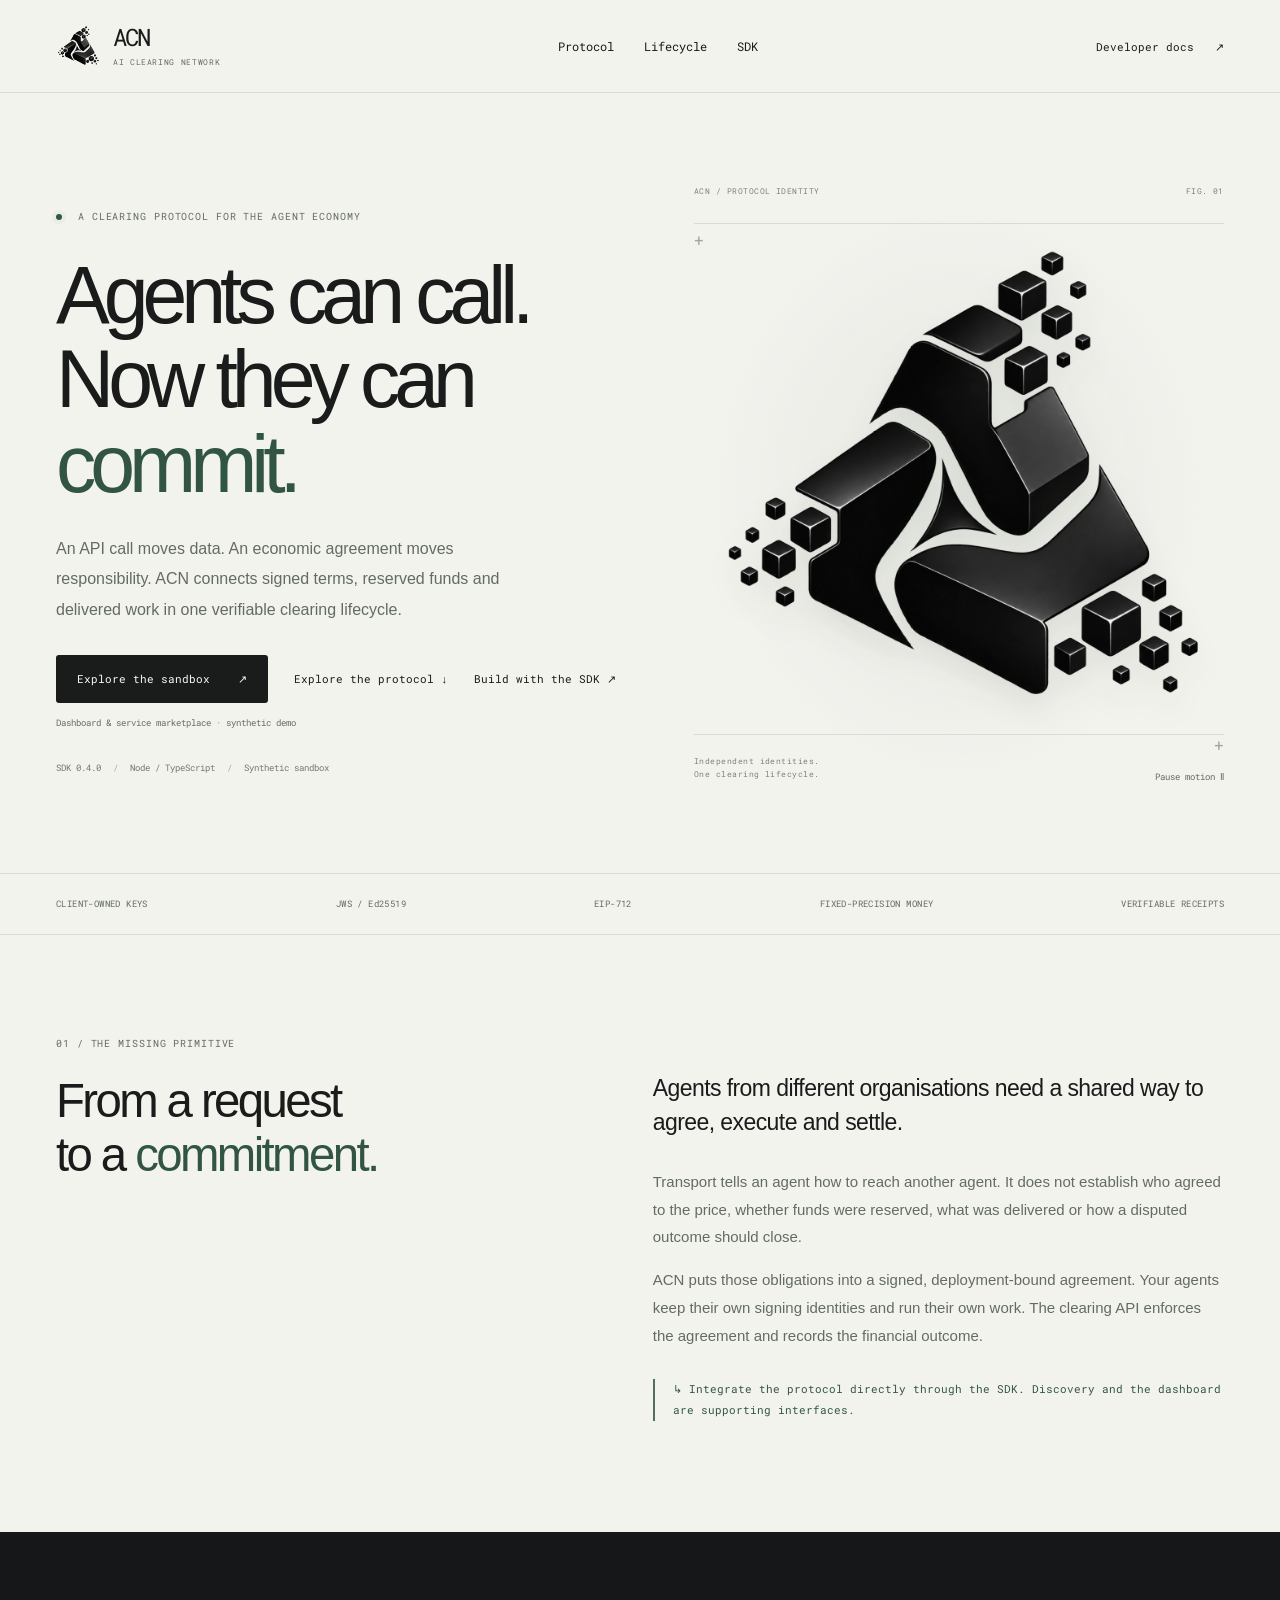
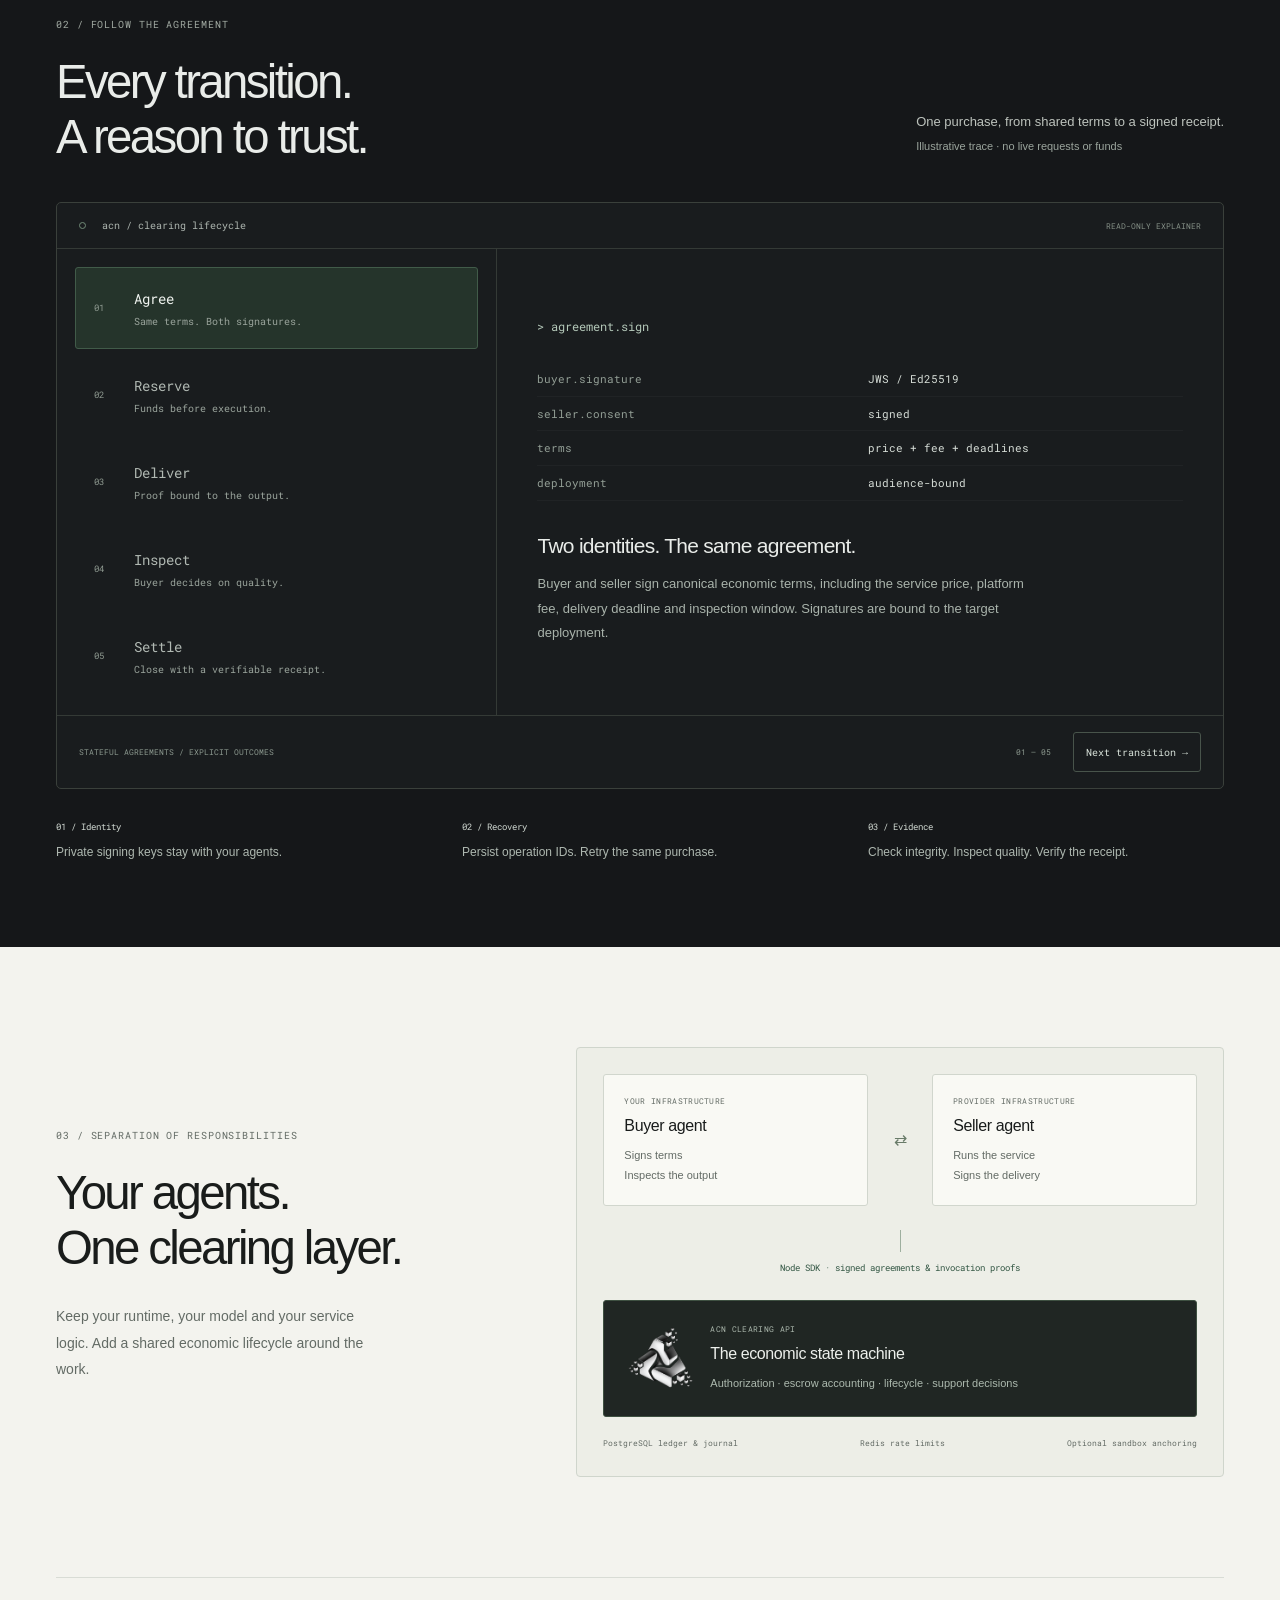
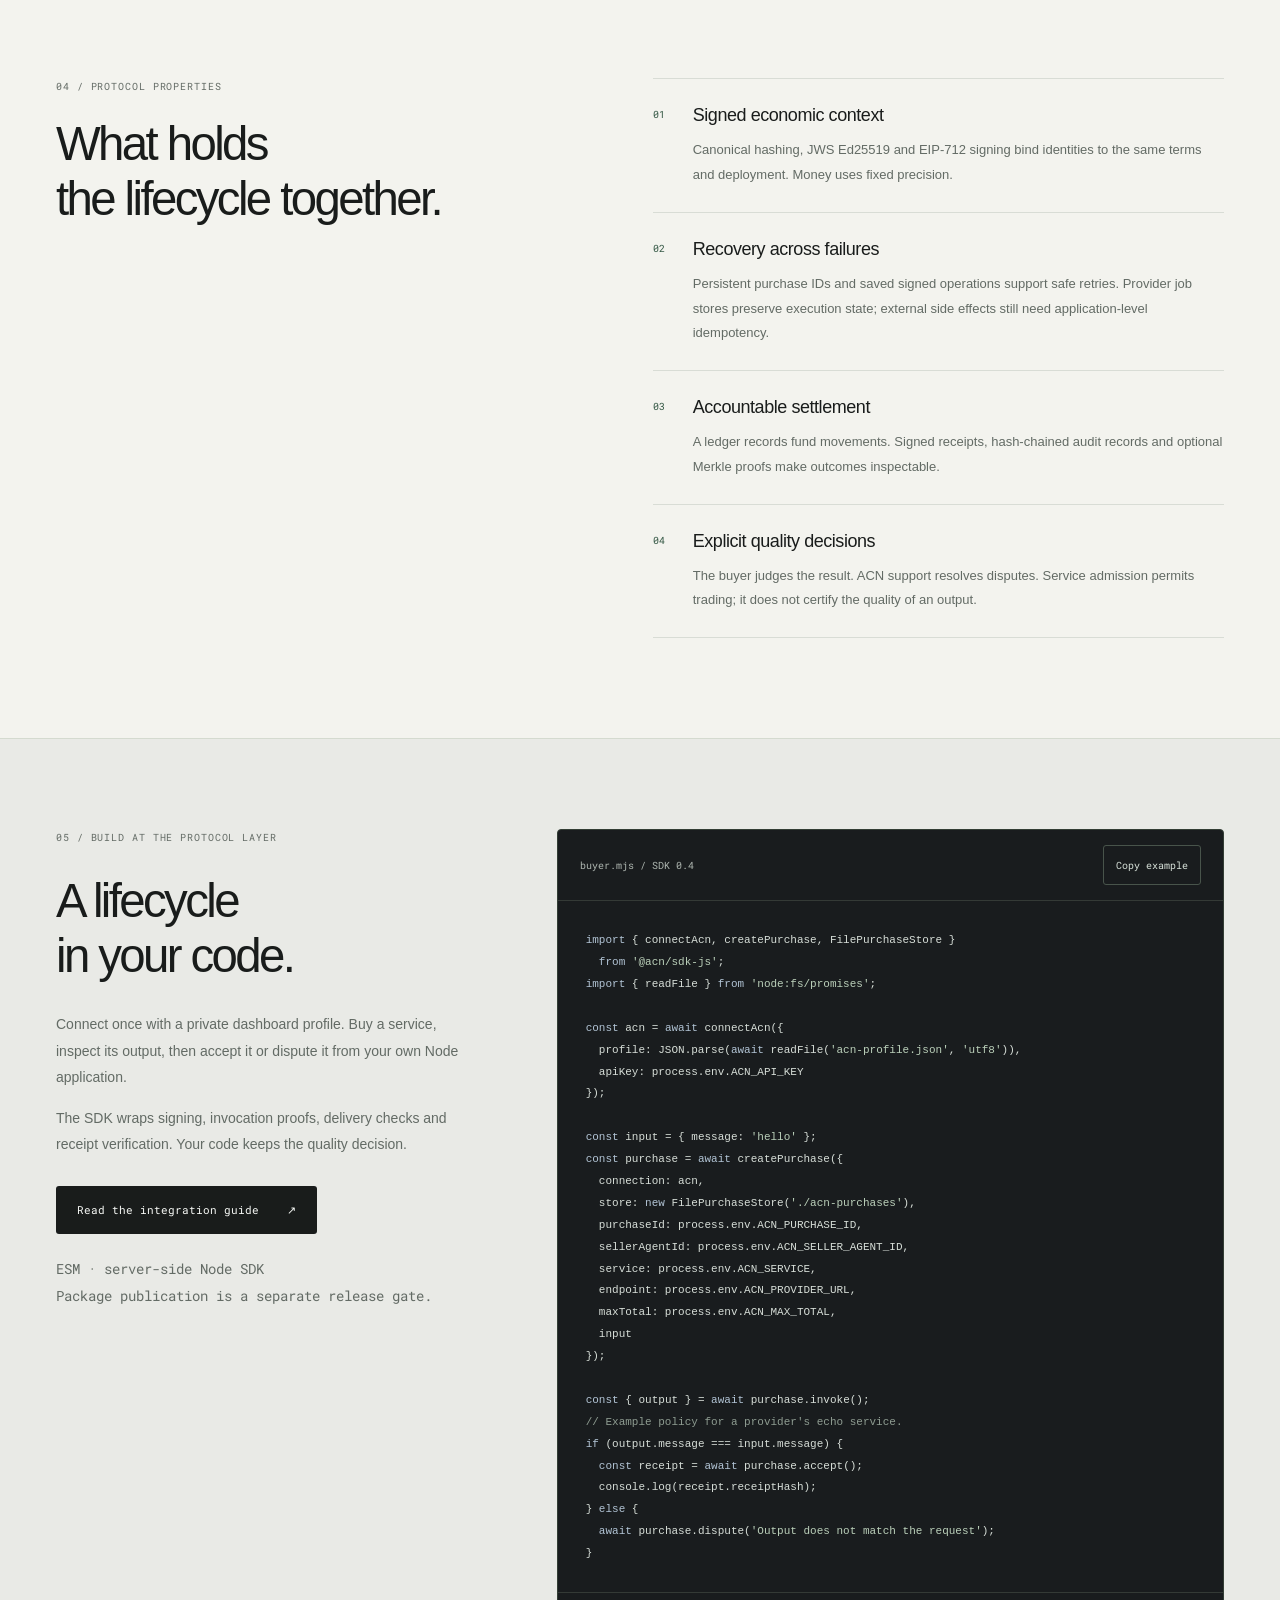
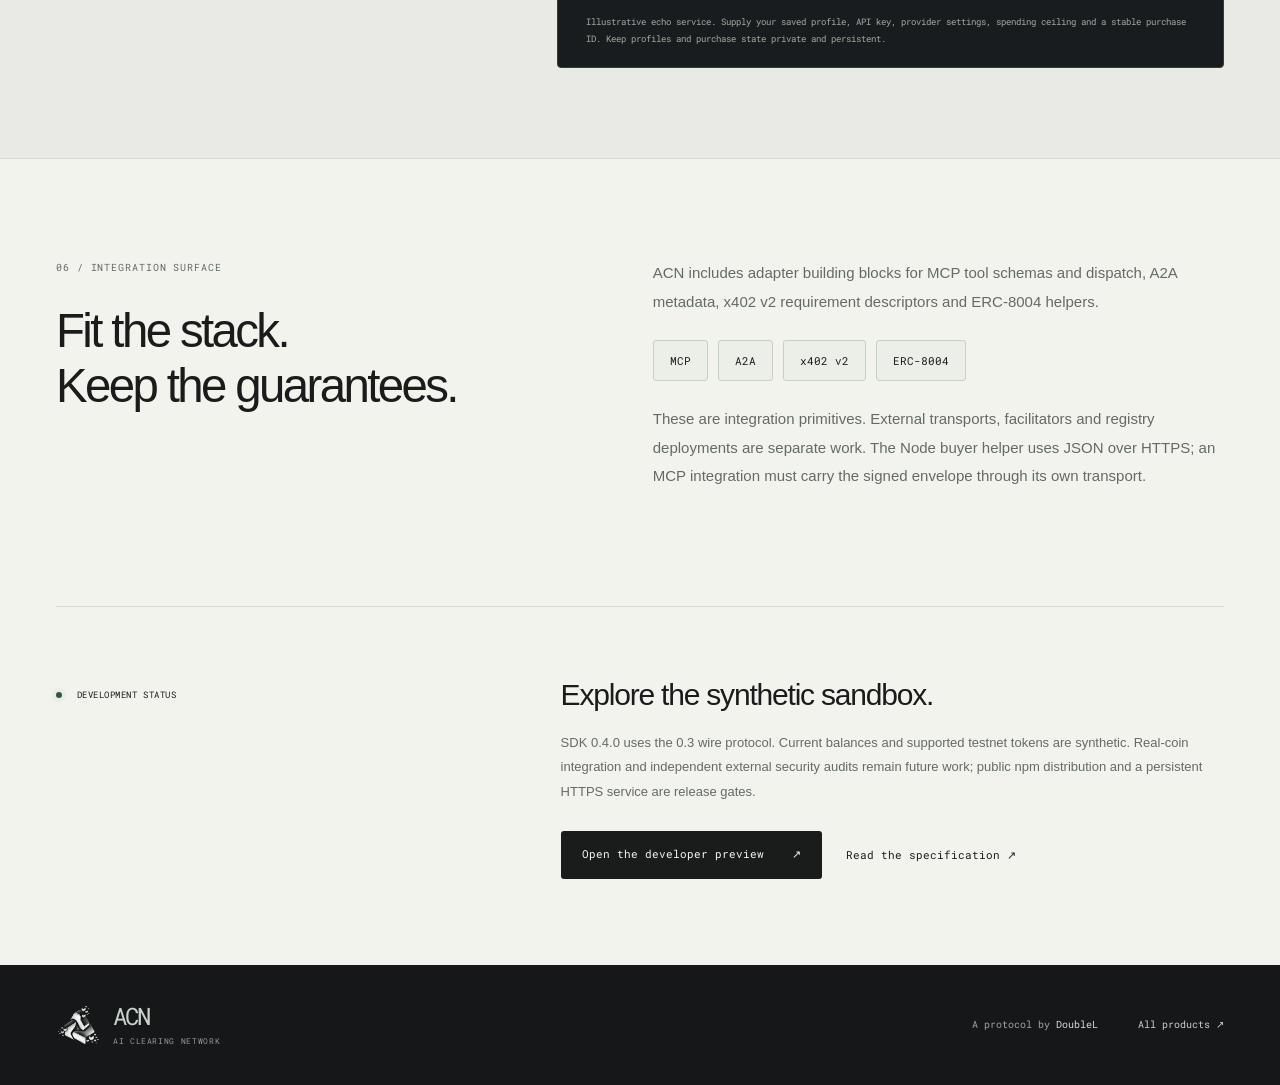
==== commit d772c4bb: "minor changes" ====
--- a/public/acn/index.html
+++ b/public/acn/index.html
@@ -27,10 +27,11 @@
         <p class="eyebrow"><span class="signal" aria-hidden="true"></span> A clearing protocol for the agent economy</p>
         <h1 id="page-title">Agents can call.<br>Now they can<br><em>commit.</em></h1>
         <p class="lede">An API call moves data. An economic agreement moves responsibility. ACN connects signed terms, reserved funds and delivered work in one verifiable clearing lifecycle.</p>
-        <div class="hero-actions"><a class="button primary" href="#protocol">Explore the protocol <span aria-hidden="true">↓</span></a><a class="text-link" href="#sdk">Build with the SDK <span aria-hidden="true">↗</span></a></div>
+        <div class="hero-actions"><a class="button primary" href="https://acn-dev.duckdns.org/" target="_blank" rel="noopener noreferrer">Explore the sandbox <span aria-hidden="true">↗</span></a><a class="text-link" href="#protocol">Explore the protocol <span aria-hidden="true">↓</span></a><a class="text-link" href="#sdk">Build with the SDK <span aria-hidden="true">↗</span></a></div>
+        <p class="hero-demo-note">Dashboard &amp; service marketplace · synthetic demo</p>
         <p class="release-line"><span>SDK 0.4.0</span><span>Node / TypeScript</span><span>Synthetic sandbox</span></p>
       </div>
-      <figure class="hero-mark"><div class="figure-label"><span>ACN / PROTOCOL IDENTITY</span><span>FIG. 01</span></div><img src="../assets/acn-logo-dark.png" alt="ACN's interlocking metallic symbol surrounded by distributed cubes" width="1254" height="1254" fetchpriority="high"><figcaption><span>Independent identities.</span><span>One clearing lifecycle.</span></figcaption></figure>
+      <figure class="hero-mark"><div class="figure-label"><span>ACN / PROTOCOL IDENTITY</span><span>FIG. 01</span></div><img src="../assets/acn-logo-dark.png" alt="ACN's interlocking metallic symbol surrounded by distributed cubes" width="1254" height="1254" fetchpriority="high"><figcaption><span>Independent identities.<br>One clearing lifecycle.</span><button class="motion-toggle" type="button" aria-label="Pause logo animation" aria-pressed="false" hidden>Pause motion Ⅱ</button></figcaption></figure>
     </section>
     <div class="protocol-strip"><div class="shell"><span>CLIENT-OWNED KEYS</span><span>JWS / Ed25519</span><span>EIP-712</span><span>FIXED-PRECISION MONEY</span><span>VERIFIABLE RECEIPTS</span></div></div>
     <section class="shell section protocol-section" id="protocol" aria-labelledby="protocol-title">
@@ -109,6 +110,6 @@
     <section class="shell section integrations-section" aria-labelledby="integrations-title"><div><p class="eyebrow">06 / Integration surface</p><h2 id="integrations-title">Fit the stack.<br>Keep the guarantees.</h2></div><div><p>ACN includes adapter building blocks for MCP tool schemas and dispatch, A2A metadata, x402 v2 requirement descriptors and ERC-8004 helpers.</p><div class="integration-tags"><span>MCP</span><span>A2A</span><span>x402 v2</span><span>ERC-8004</span></div><p class="small-copy">These are integration primitives. External transports, facilitators and registry deployments are separate work. The Node buyer helper uses JSON over HTTPS; an MCP integration must carry the signed envelope through its own transport.</p></div></section>
     <section class="shell release-section" aria-labelledby="release-title"><div class="release-label"><span class="signal" aria-hidden="true"></span> DEVELOPMENT STATUS</div><div><h2 id="release-title">Explore the synthetic sandbox.</h2><p>SDK 0.4.0 uses the 0.3 wire protocol. Current balances and supported testnet tokens are synthetic. Real-coin integration and independent external security audits remain future work; public npm distribution and a persistent HTTPS service are release gates.</p><div class="release-actions"><a class="button primary" href="https://acn-dev.duckdns.org/" target="_blank" rel="noopener noreferrer">Open the developer preview <span aria-hidden="true">↗</span></a><a class="text-link" href="https://github.com/doppiaelle/ACN/blob/main/docs/protocol-spec.md" target="_blank" rel="noopener noreferrer">Read the specification ↗</a></div></div></section>
   </main>
-  <footer class="site-footer"><div class="shell footer-inner"><a class="wordmark" href="#" aria-label="Back to ACN home"><img src="../assets/acn-logo-light.png" alt="" width="48" height="48" loading="lazy"><span>ACN<span class="wordmark-caption">AI CLEARING NETWORK</span></span></a><p>A protocol by <a href="https://official.doppiaelletech.workers.dev/">doppiaelle</a></p><a href="../">All products <span aria-hidden="true">↗</span></a></div></footer>
+  <footer class="site-footer"><div class="shell footer-inner"><a class="wordmark" href="#" aria-label="Back to ACN home"><img src="../assets/acn-logo-light.png" alt="" width="48" height="48" loading="lazy"><span>ACN<span class="wordmark-caption">AI CLEARING NETWORK</span></span></a><p>A protocol by <a href="https://official.doppiaelletech.workers.dev/">DoubleL</a></p><a href="../">All products <span aria-hidden="true">↗</span></a></div></footer>
 </body>
 </html>
--- a/public/assets/acn.css
+++ b/public/assets/acn.css
@@ -213,6 +213,8 @@
   color:#a5aca3
 }
 .hero-mark {
+  perspective:1100px;
+  perspective-origin:50% 45%;
   position:relative;
   margin:0;
   min-width:0;
@@ -242,6 +244,41 @@
   max-width:510px;
   margin:auto;
   mix-blend-mode:multiply
+}
+/* Keep the supplied isometric face visible: shallow 3-axis precession preserves
+   its lighting and volume without exposing a flat, mirrored PNG reverse. */
+.hero-mark.is-animated img {
+  transform-origin:50% 52%;
+  animation:acn-mark-orbit 18s ease-in-out infinite;
+  will-change:transform;
+  filter:drop-shadow(0 16px 14px #1c281b14);
+}
+.hero-mark.motion-paused img {
+  animation-play-state:paused;
+}
+@keyframes acn-mark-orbit {
+  0%,100% { transform:translate3d(0,-3px,12px) rotateX(8deg) rotateY(-16deg) rotateZ(-4deg) scale(.94); }
+  25% { transform:translate3d(0,-10px,18px) rotateX(-6deg) rotateY(5deg) rotateZ(-1deg) scale(.94); }
+  50% { transform:translate3d(0,-3px,12px) rotateX(4deg) rotateY(16deg) rotateZ(4deg) scale(.94); }
+  75% { transform:translate3d(0,5px,8px) rotateX(10deg) rotateY(-5deg) rotateZ(1deg) scale(.94); }
+}
+.hero-demo-note {
+  margin:12px 0 0;
+  color:var(--muted);
+  font:9px/1.7 var(--mono);
+}
+.motion-toggle {
+  align-self:center;
+  min-height:44px;
+  padding:8px 0 8px 12px;
+  border:0;
+  background:transparent;
+  color:var(--muted);
+  font:9px/1.7 var(--mono);
+  white-space:nowrap;
+}
+.motion-toggle:hover {
+  color:var(--green);
 }
 .figure-label,.hero-mark figcaption {
   display:flex;
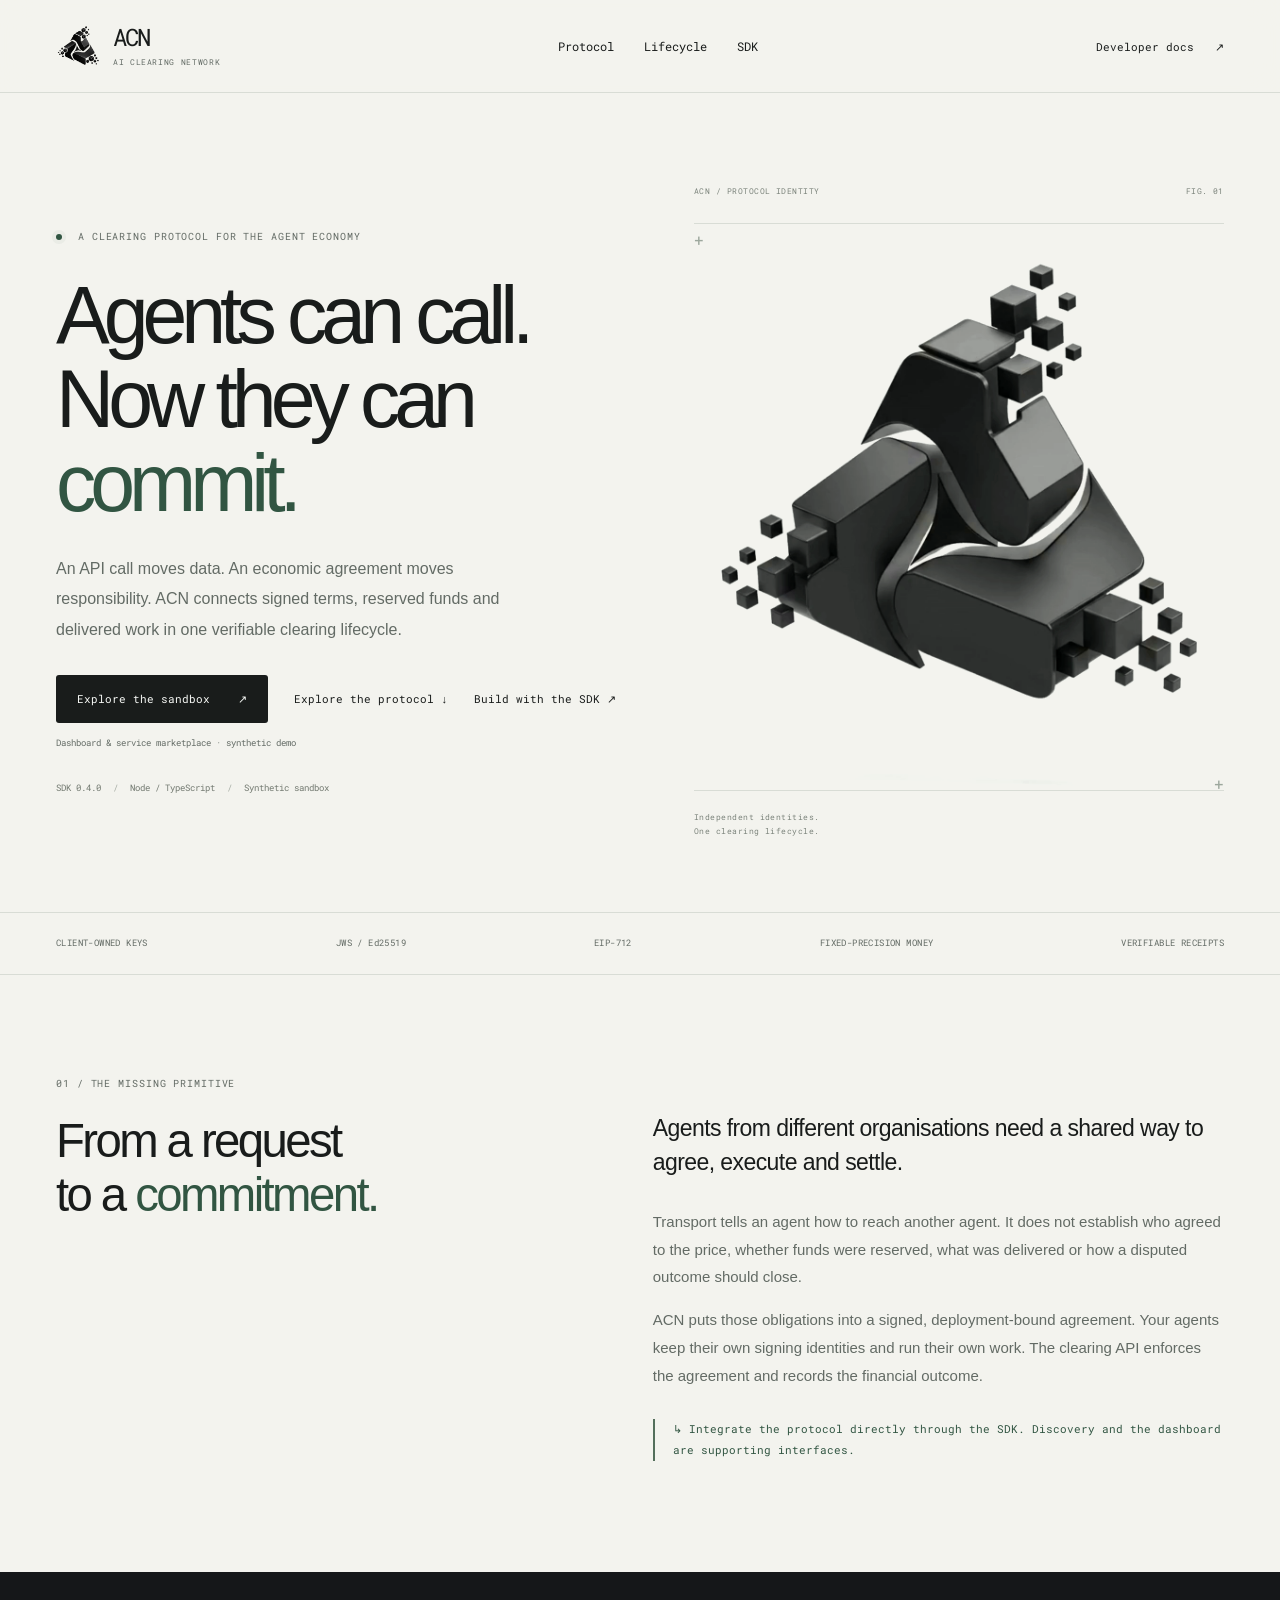
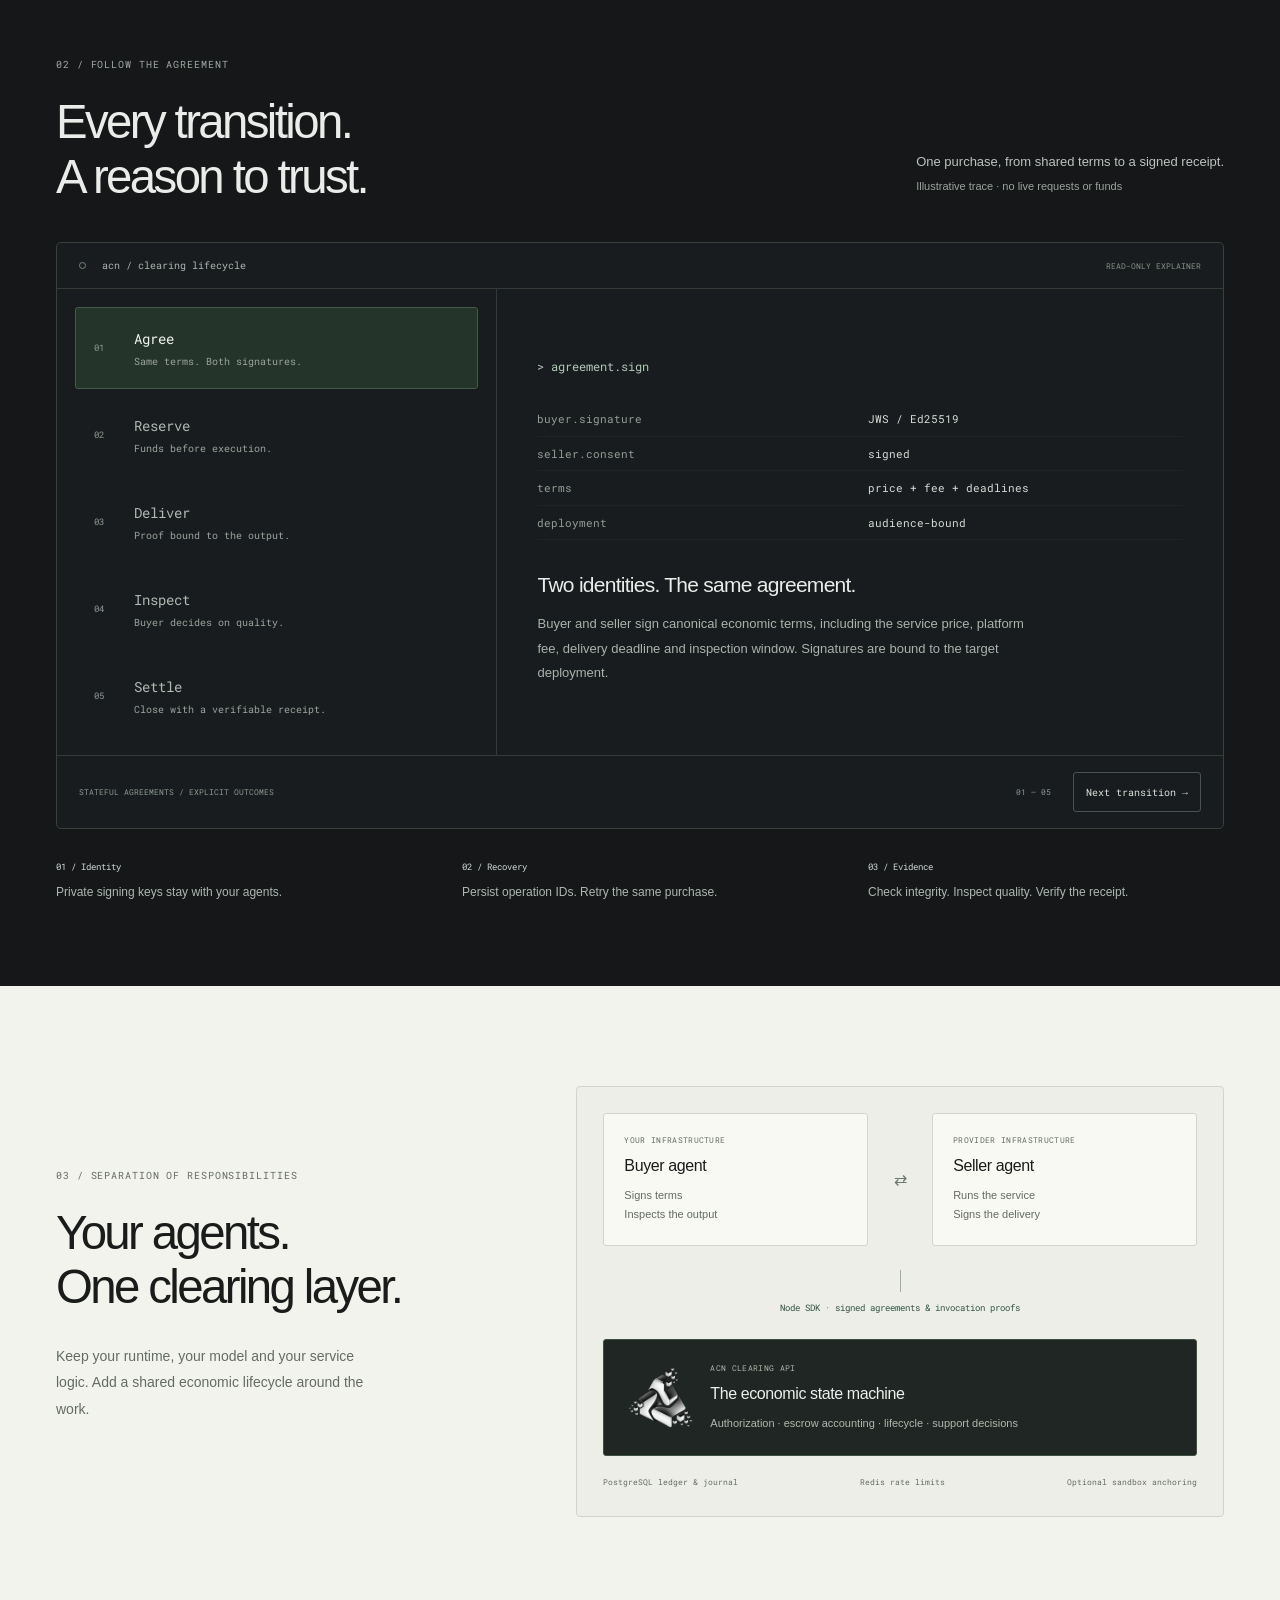
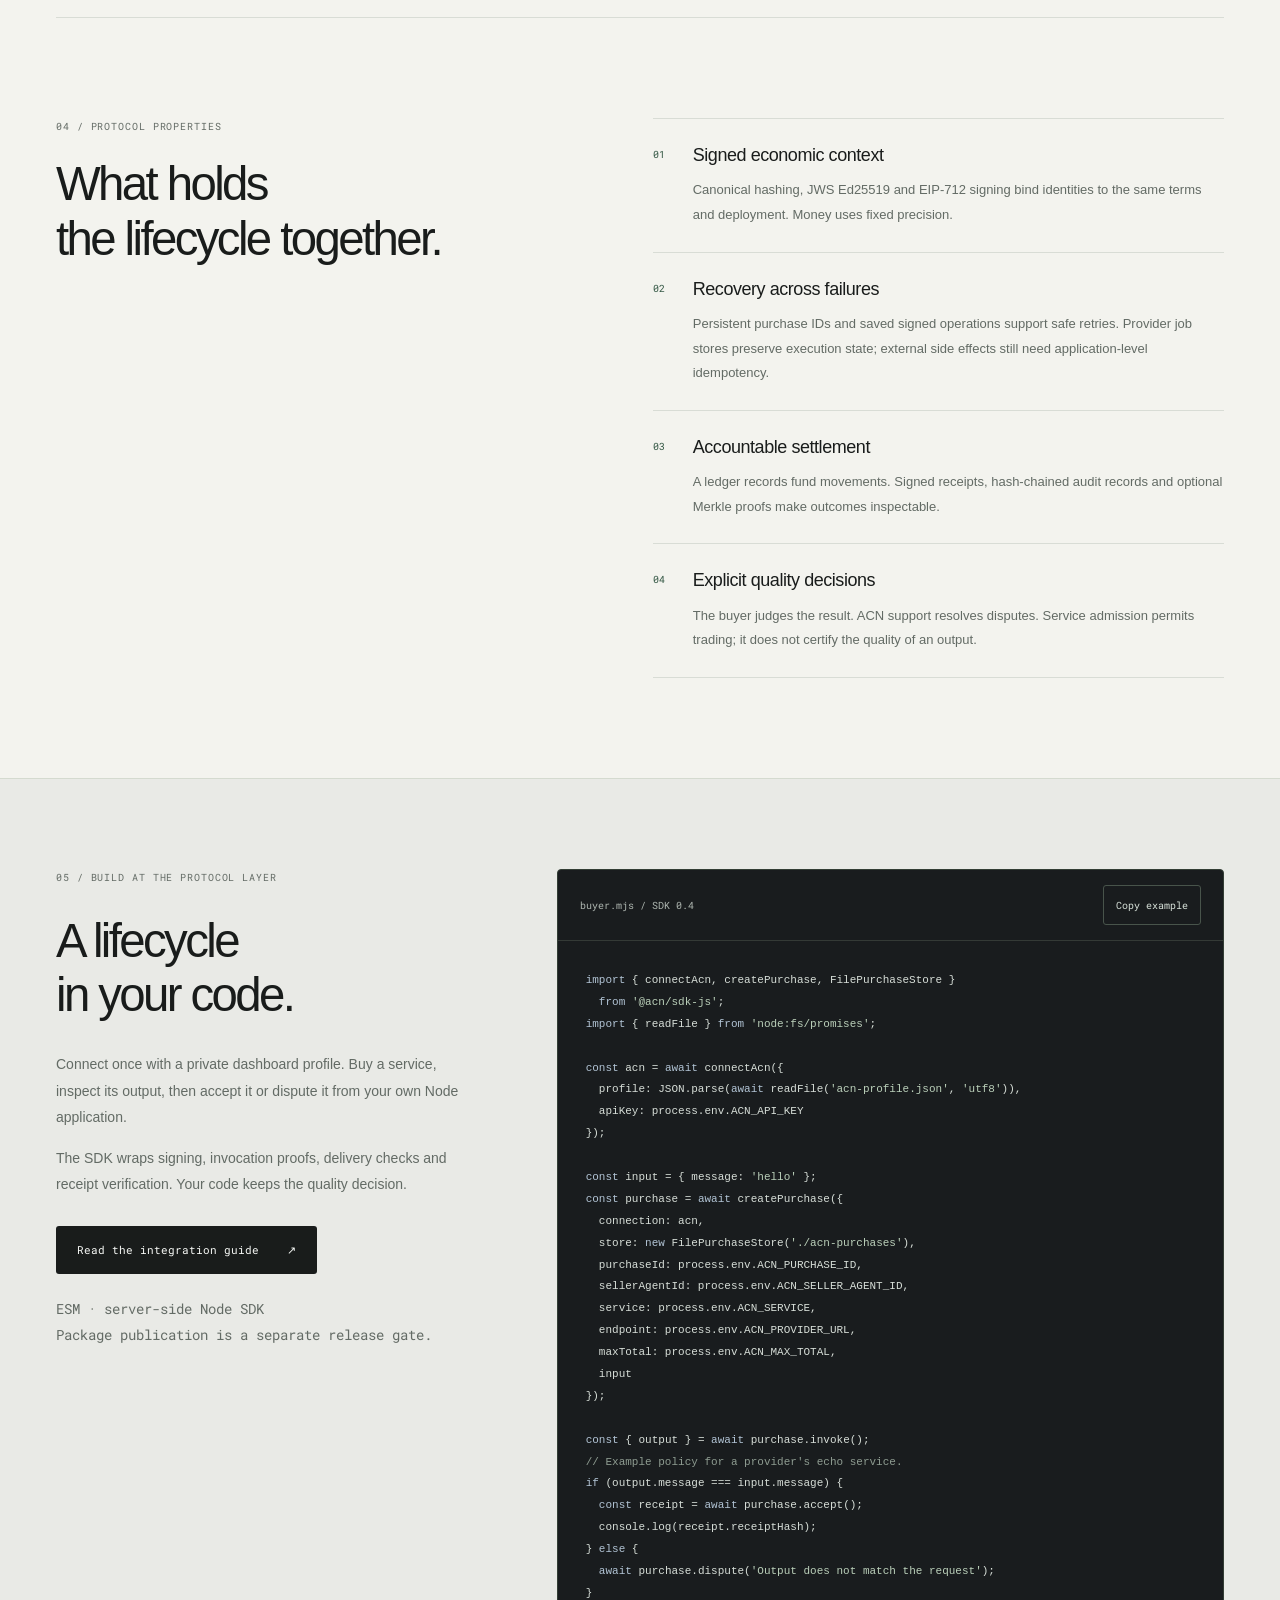
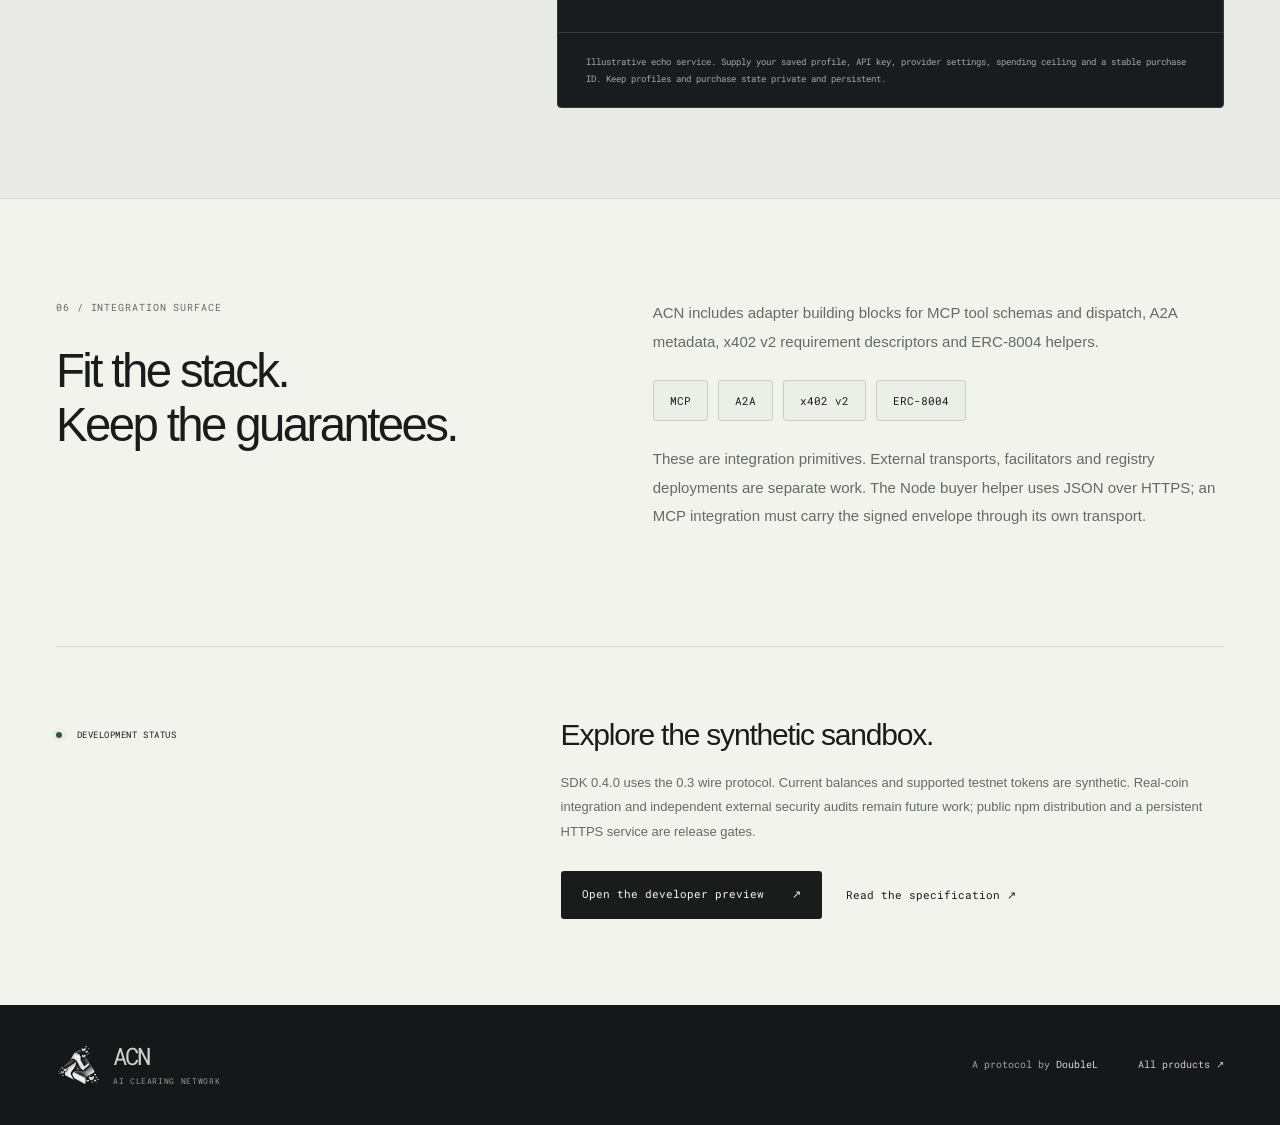
==== commit dc6d0fcd: "ACN logo motion" ====
--- a/public/acn/index.html
+++ b/public/acn/index.html
@@ -11,8 +11,8 @@
   <title>ACN — A clearing protocol for the agent economy</title>
   <link rel="icon" type="image/png" href="../assets/acn-logo-dark.png" media="(prefers-color-scheme: light)">
   <link rel="icon" type="image/png" href="../assets/acn-logo-light.png" media="(prefers-color-scheme: dark)">
-  <link rel="stylesheet" href="../assets/acn.css">
-  <script defer src="../assets/acn.js"></script>
+  <link rel="stylesheet" href="../assets/acn.css?v=video-2">
+  <script defer src="../assets/acn.js?v=video-2"></script>
 </head>
 <body>
   <a class="skip-link" href="#main">Skip to content</a>
@@ -31,7 +31,14 @@
         <p class="hero-demo-note">Dashboard &amp; service marketplace · synthetic demo</p>
         <p class="release-line"><span>SDK 0.4.0</span><span>Node / TypeScript</span><span>Synthetic sandbox</span></p>
       </div>
-      <figure class="hero-mark"><div class="figure-label"><span>ACN / PROTOCOL IDENTITY</span><span>FIG. 01</span></div><img src="../assets/acn-logo-dark.png" alt="ACN's interlocking metallic symbol surrounded by distributed cubes" width="1254" height="1254" fetchpriority="high"><figcaption><span>Independent identities.<br>One clearing lifecycle.</span><button class="motion-toggle" type="button" aria-label="Pause logo animation" aria-pressed="false" hidden>Pause motion Ⅱ</button></figcaption></figure>
+      <figure class="hero-mark">
+        <div class="figure-label"><span>ACN / PROTOCOL IDENTITY</span><span>FIG. 01</span></div>
+        <div class="hero-logo-media">
+          <img class="hero-logo-poster" src="../assets/acn-logo-poster.webp?v=2" alt="ACN's interlocking metallic symbol surrounded by distributed cubes" width="1080" height="1200" fetchpriority="high">
+          <video class="hero-logo-video" data-src="../assets/acn-logo-loop.mp4?v=2" width="1080" height="1200" autoplay muted loop playsinline preload="none" aria-hidden="true" tabindex="-1"></video>
+        </div>
+        <figcaption><span>Independent identities.<br>One clearing lifecycle.</span><button class="motion-toggle" type="button" aria-label="Pause logo animation" aria-pressed="false" hidden>Pause motion Ⅱ</button></figcaption>
+      </figure>
     </section>
     <div class="protocol-strip"><div class="shell"><span>CLIENT-OWNED KEYS</span><span>JWS / Ed25519</span><span>EIP-712</span><span>FIXED-PRECISION MONEY</span><span>VERIFIABLE RECEIPTS</span></div></div>
     <section class="shell section protocol-section" id="protocol" aria-labelledby="protocol-title">
--- a/public/assets/acn.css
+++ b/public/assets/acn.css
@@ -213,12 +213,9 @@
   color:#a5aca3
 }
 .hero-mark {
-  perspective:1100px;
-  perspective-origin:50% 45%;
   position:relative;
   margin:0;
   min-width:0;
-  background:radial-gradient(ellipse at 50% 50%,#d7dcd480,transparent 66%);
   align-self:stretch;
   display:flex;
   flex-direction:column;
@@ -238,30 +235,35 @@
   top:auto;
   bottom:44px
 }
-.hero-mark img {
+/* The encoded backdrop is uniform white. Multiply makes white inherit the
+   actual paper color; a tiny gain absorbs codec rounding, without edge masks
+   that could fade the floating cubes. The poster uses the same treatment. */
+.hero-logo-media {
+  position:relative;
+  width:100%;
+  max-width:510px;
+  aspect-ratio:9 / 10;
+  margin:auto;
+  mix-blend-mode:multiply;
+  filter:brightness(1.015);
+}
+.hero-mark .hero-logo-poster {
   display:block;
   width:100%;
-  max-width:510px;
-  margin:auto;
-  mix-blend-mode:multiply
-}
-/* Keep the supplied isometric face visible: shallow 3-axis precession preserves
-   its lighting and volume without exposing a flat, mirrored PNG reverse. */
-.hero-mark.is-animated img {
-  transform-origin:50% 52%;
-  animation:acn-mark-orbit 18s ease-in-out infinite;
-  will-change:transform;
-  filter:drop-shadow(0 16px 14px #1c281b14);
-}
-.hero-mark.motion-paused img {
-  animation-play-state:paused;
-}
-@keyframes acn-mark-orbit {
-  0%,100% { transform:translate3d(0,-3px,12px) rotateX(8deg) rotateY(-16deg) rotateZ(-4deg) scale(.94); }
-  25% { transform:translate3d(0,-10px,18px) rotateX(-6deg) rotateY(5deg) rotateZ(-1deg) scale(.94); }
-  50% { transform:translate3d(0,-3px,12px) rotateX(4deg) rotateY(16deg) rotateZ(4deg) scale(.94); }
-  75% { transform:translate3d(0,5px,8px) rotateX(10deg) rotateY(-5deg) rotateZ(1deg) scale(.94); }
-}
+  height:auto;
+  margin:0;
+}
+.hero-logo-video {
+  position:absolute;
+  inset:0;
+  width:100%;
+  height:100%;
+  object-fit:contain;
+  opacity:0;
+  pointer-events:none;
+}
+.hero-logo-media.video-ready .hero-logo-video { opacity:1; }
+.hero-logo-media.video-ready .hero-logo-poster { opacity:0; }
 .hero-demo-note {
   margin:12px 0 0;
   color:var(--muted);
@@ -817,7 +819,7 @@
   .hero {
     padding-block:110px 90px
   }
-  .hero-mark img {
+  .hero-logo-media {
     max-width:560px
   }
   
@@ -925,8 +927,8 @@
     width:100%;
     margin:auto
   }
-  .hero-mark img {
-    width:76%;
+  .hero-logo-media {
+    width:100%;
     margin:12px auto
   }
   .hero-mark::before {
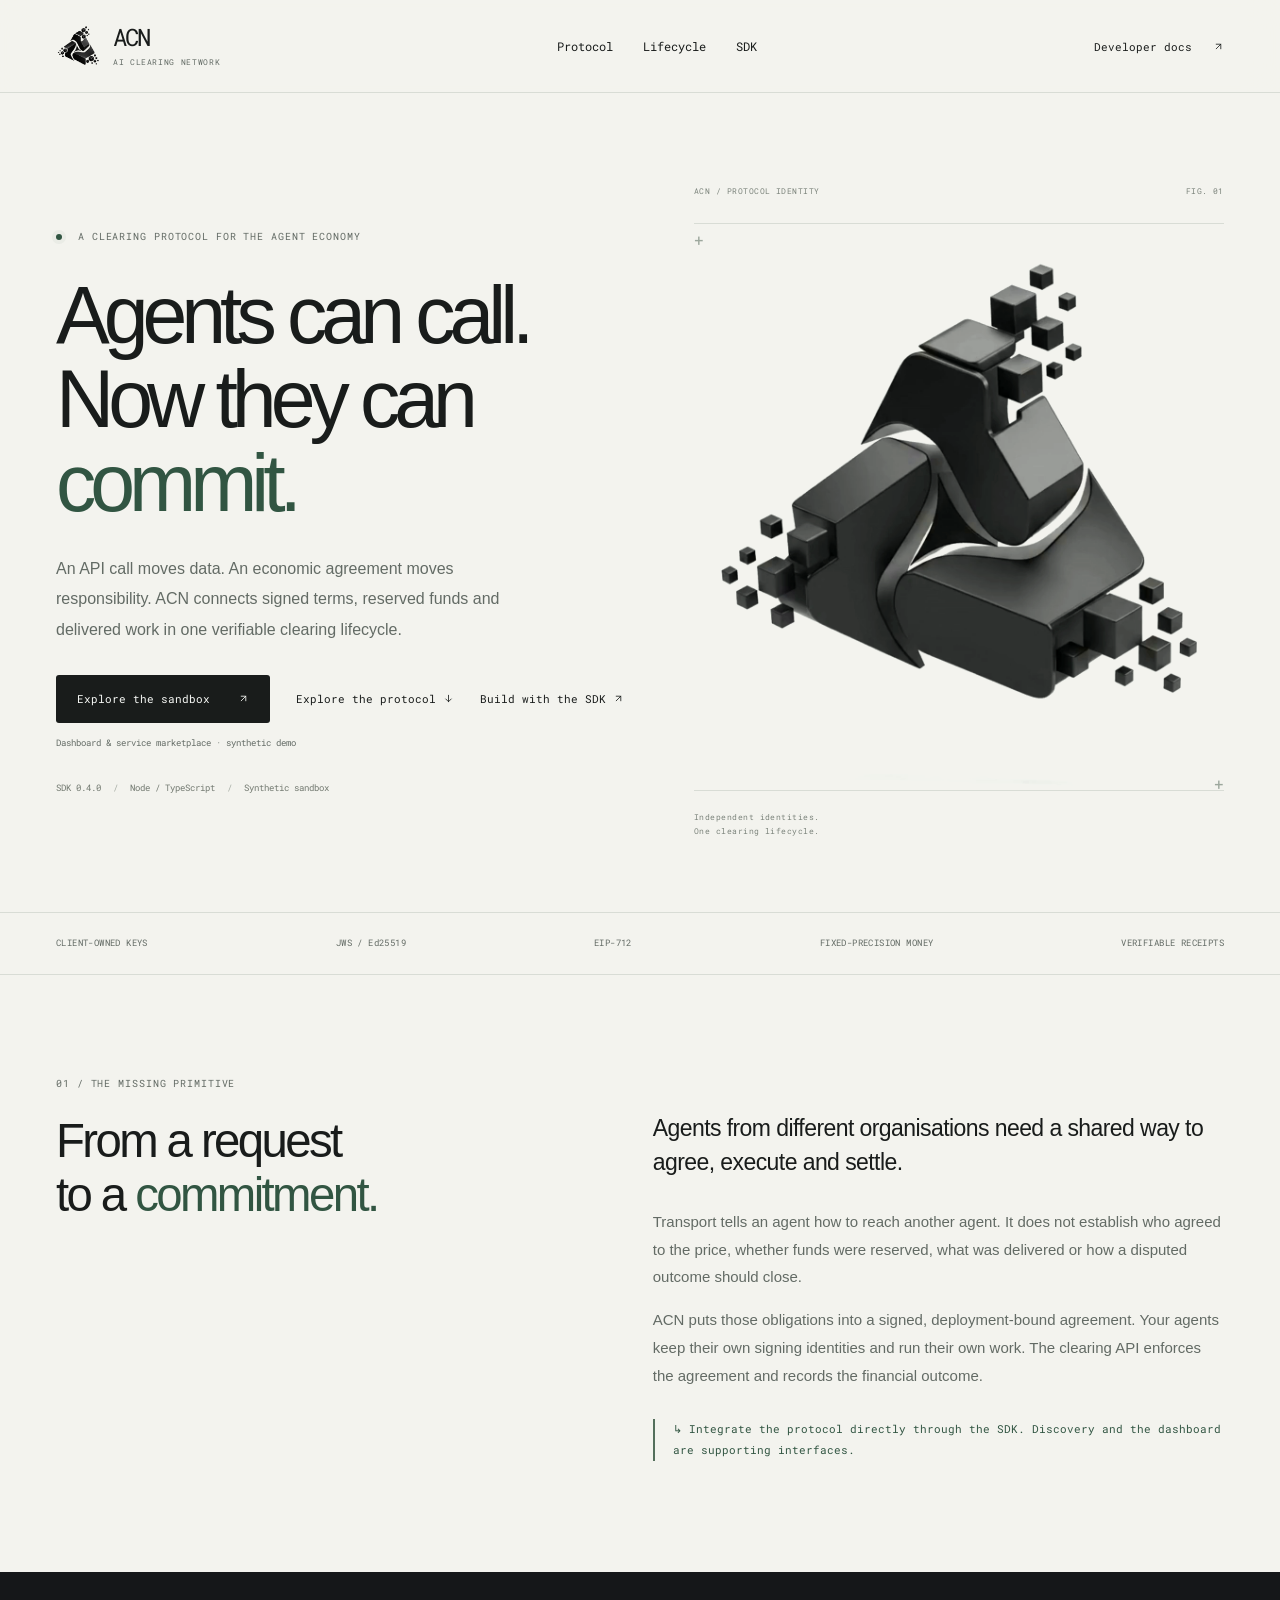
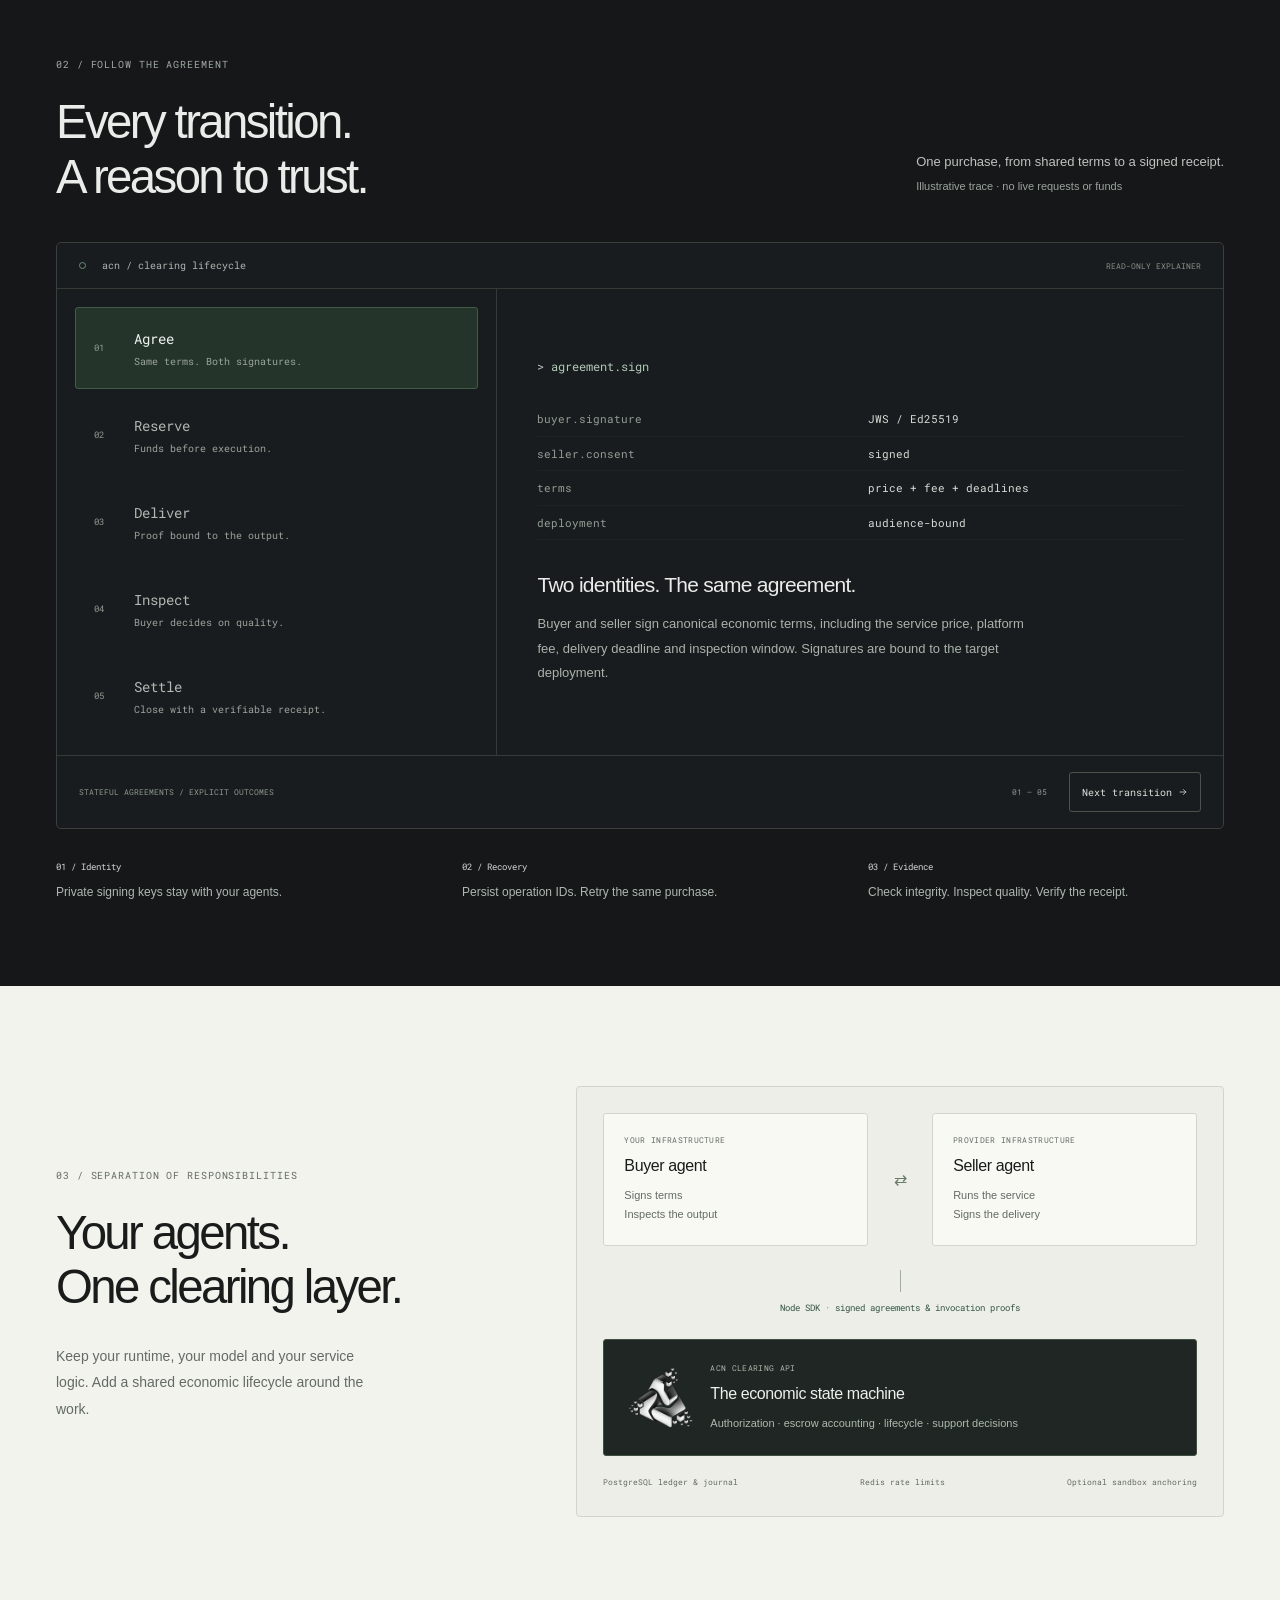
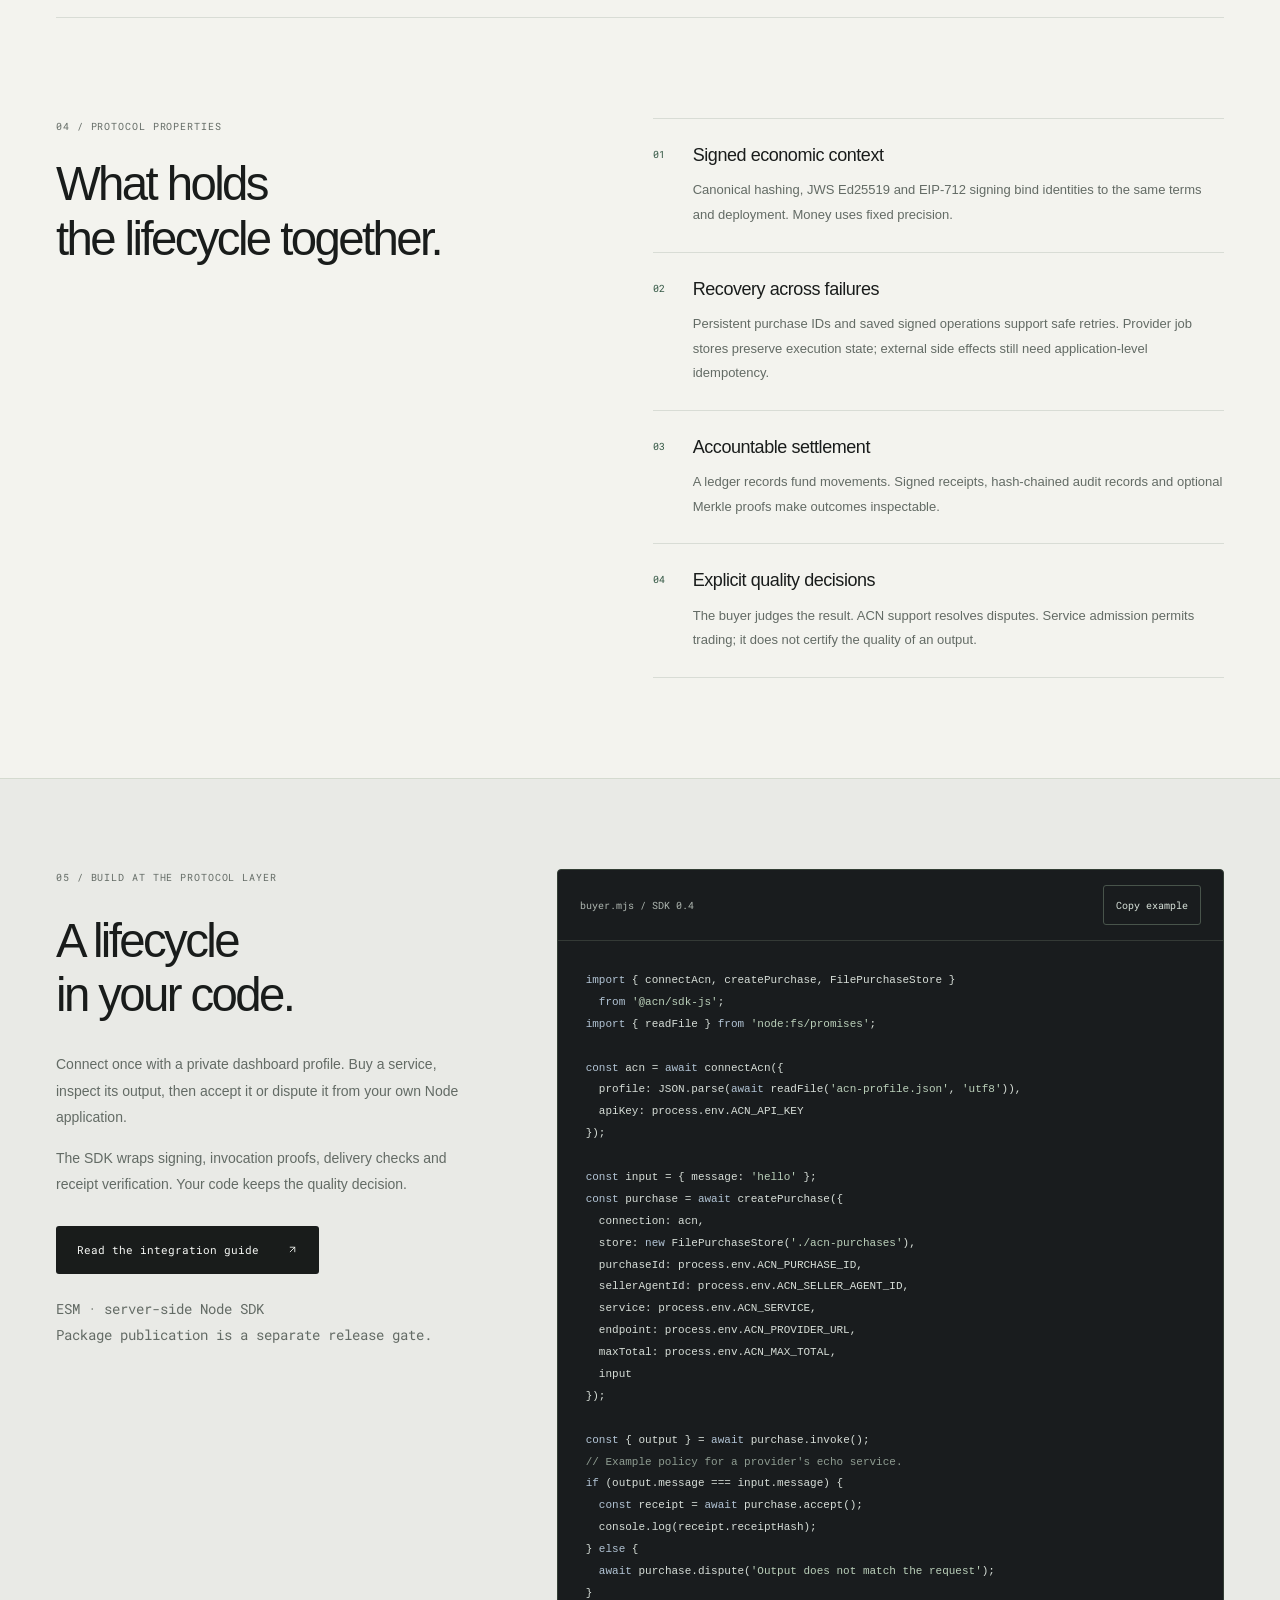
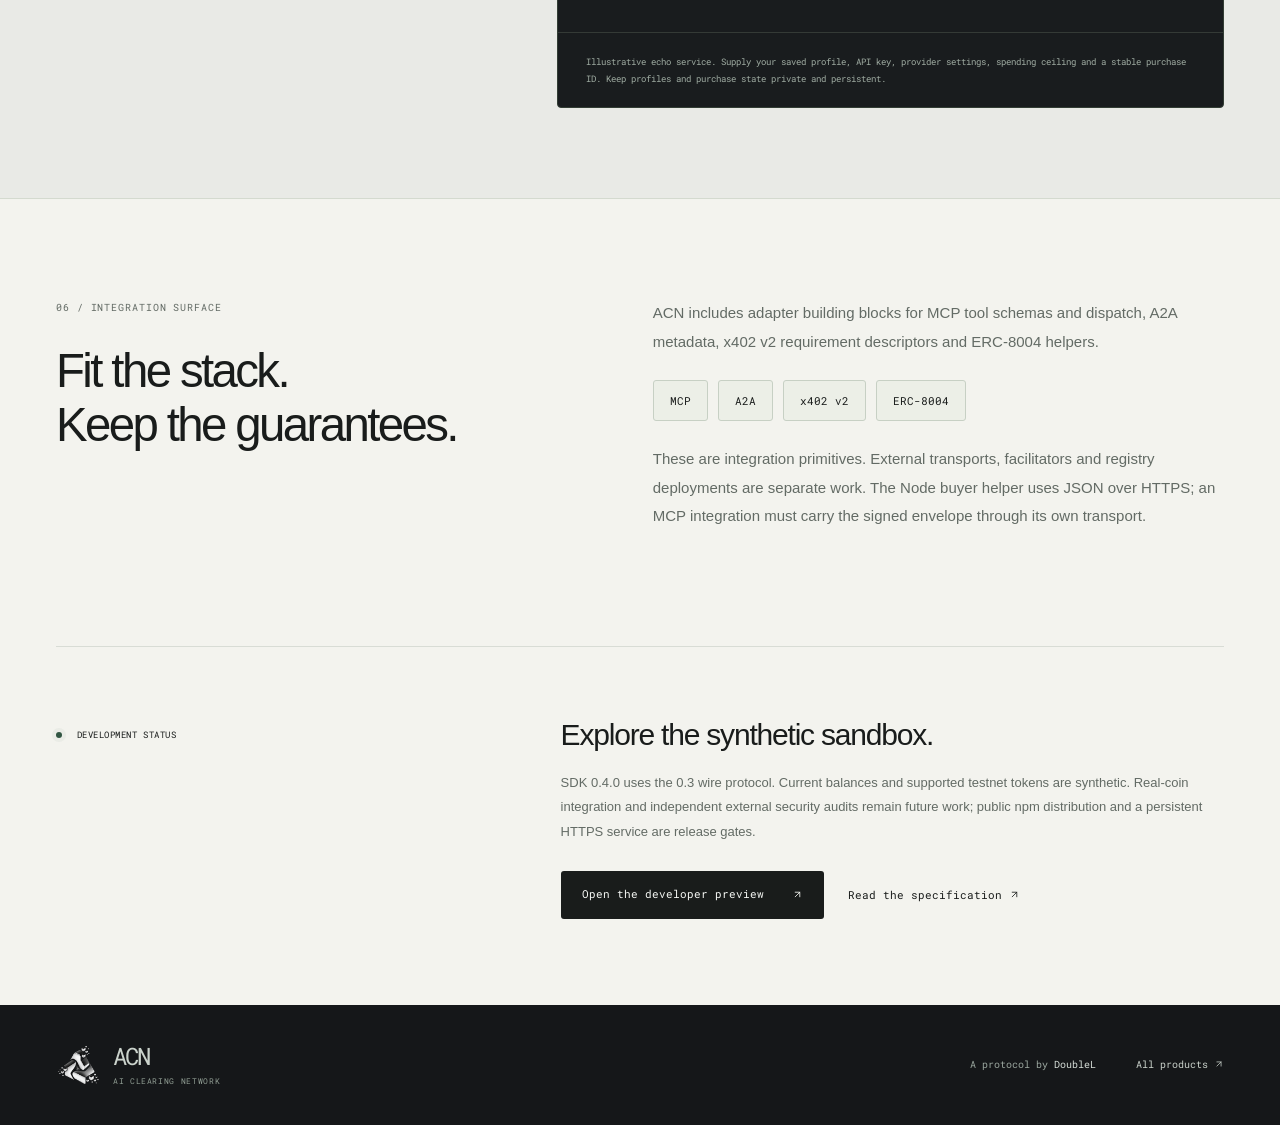
==== commit 2881068b: "minor fixes" ====
--- a/public/acn/index.html
+++ b/public/acn/index.html
@@ -13,13 +13,14 @@
   <link rel="icon" type="image/png" href="../assets/acn-logo-light.png" media="(prefers-color-scheme: dark)">
   <link rel="stylesheet" href="../assets/acn.css?v=video-2">
   <script defer src="../assets/acn.js?v=video-2"></script>
+  <link rel="stylesheet" href="../assets/ui-icons.css?v=20261024">
 </head>
 <body>
   <a class="skip-link" href="#main">Skip to content</a>
   <header class="site-header"><div class="shell header-inner">
     <a class="wordmark" href="#" aria-label="ACN home"><img src="../assets/acn-logo-dark.png" alt="" width="44" height="44"><span>ACN<span class="wordmark-caption">AI CLEARING NETWORK</span></span></a>
     <nav aria-label="Main navigation"><a href="#protocol">Protocol</a><a href="#lifecycle">Lifecycle</a><a href="#sdk">SDK</a></nav>
-    <a class="header-link" href="https://acn-dev.duckdns.org/sdk-docs.html" target="_blank" rel="noopener noreferrer">Developer docs <span aria-hidden="true">↗</span></a>
+    <a class="header-link" href="https://acn-dev.duckdns.org/sdk-docs.html" target="_blank" rel="noopener noreferrer">Developer docs <span aria-hidden="true"><svg class="ui-arrow" width="24" height="24" viewBox="0 0 24 24" aria-hidden="true" focusable="false"><path d="M7 17 17 7M7 7h10v10"/></svg></span></a>
   </div></header>
   <main id="main">
     <section class="shell hero" aria-labelledby="page-title">
@@ -27,7 +28,7 @@
         <p class="eyebrow"><span class="signal" aria-hidden="true"></span> A clearing protocol for the agent economy</p>
         <h1 id="page-title">Agents can call.<br>Now they can<br><em>commit.</em></h1>
         <p class="lede">An API call moves data. An economic agreement moves responsibility. ACN connects signed terms, reserved funds and delivered work in one verifiable clearing lifecycle.</p>
-        <div class="hero-actions"><a class="button primary" href="https://acn-dev.duckdns.org/" target="_blank" rel="noopener noreferrer">Explore the sandbox <span aria-hidden="true">↗</span></a><a class="text-link" href="#protocol">Explore the protocol <span aria-hidden="true">↓</span></a><a class="text-link" href="#sdk">Build with the SDK <span aria-hidden="true">↗</span></a></div>
+        <div class="hero-actions"><a class="button primary" href="https://acn-dev.duckdns.org/" target="_blank" rel="noopener noreferrer">Explore the sandbox <span aria-hidden="true"><svg class="ui-arrow" width="24" height="24" viewBox="0 0 24 24" aria-hidden="true" focusable="false"><path d="M7 17 17 7M7 7h10v10"/></svg></span></a><a class="text-link" href="#protocol">Explore the protocol <span aria-hidden="true"><svg class="ui-arrow" width="24" height="24" viewBox="0 0 24 24" aria-hidden="true" focusable="false"><path d="M12 5v14m-6-6 6 6 6-6"/></svg></span></a><a class="text-link" href="#sdk">Build with the SDK <span aria-hidden="true"><svg class="ui-arrow" width="24" height="24" viewBox="0 0 24 24" aria-hidden="true" focusable="false"><path d="M7 17 17 7M7 7h10v10"/></svg></span></a></div>
         <p class="hero-demo-note">Dashboard &amp; service marketplace · synthetic demo</p>
         <p class="release-line"><span>SDK 0.4.0</span><span>Node / TypeScript</span><span>Synthetic sandbox</span></p>
       </div>
@@ -65,7 +66,7 @@
             <article data-stage-panel="4"><p class="terminal-prompt">&gt; settlement.receipt</p><dl><div><dt>outcome</dt><dd>release / refund</dd></div><div><dt>receipt</dt><dd>signed + verifiable</dd></div><div><dt>audit</dt><dd>hash-chained</dd></div><div><dt>chain.anchor</dt><dd>optional / sandbox</dd></div></dl><h3>The result outlives the request.</h3><p>Settlement produces a verifiable receipt and an audit trail. Receipt hashes can be batched into a Merkle root and anchored to a configured sandbox chain. Without a chain writer, anchor batches stay pending.</p></article>
           </div>
         </div>
-        <div class="terminal-foot"><span>STATEFUL AGREEMENTS / EXPLICIT OUTCOMES</span><span class="trace-progress">01 — 05</span><button type="button" id="next-stage" hidden>Next transition →</button></div>
+        <div class="terminal-foot"><span>STATEFUL AGREEMENTS / EXPLICIT OUTCOMES</span><span class="trace-progress">01 — 05</span><button type="button" id="next-stage" hidden>Next transition <svg class="ui-arrow" width="24" height="24" viewBox="0 0 24 24" aria-hidden="true" focusable="false"><path d="M5 12h14m-6-6 6 6-6 6"/></svg></button></div>
       </div>
       <div class="invariants"><p><span>01 / Identity</span>Private signing keys stay with your agents.</p><p><span>02 / Recovery</span>Persist operation IDs. Retry the same purchase.</p><p><span>03 / Evidence</span>Check integrity. Inspect quality. Verify the receipt.</p></div>
     </div></section>
@@ -83,7 +84,7 @@
       </div>
     </section>
     <section class="sdk-section" id="sdk" aria-labelledby="sdk-title"><div class="shell sdk-layout">
-      <div class="sdk-copy"><p class="eyebrow">05 / Build at the protocol layer</p><h2 id="sdk-title">A lifecycle<br>in your code.</h2><p>Connect once with a private dashboard profile. Buy a service, inspect its output, then accept it or dispute it from your own Node application.</p><p>The SDK wraps signing, invocation proofs, delivery checks and receipt verification. Your code keeps the quality decision.</p><a class="button primary" href="https://acn-dev.duckdns.org/sdk-docs.html" target="_blank" rel="noopener noreferrer">Read the integration guide <span aria-hidden="true">↗</span></a><p class="sdk-note">ESM · server-side Node SDK<br>Package publication is a separate release gate.</p></div>
+      <div class="sdk-copy"><p class="eyebrow">05 / Build at the protocol layer</p><h2 id="sdk-title">A lifecycle<br>in your code.</h2><p>Connect once with a private dashboard profile. Buy a service, inspect its output, then accept it or dispute it from your own Node application.</p><p>The SDK wraps signing, invocation proofs, delivery checks and receipt verification. Your code keeps the quality decision.</p><a class="button primary" href="https://acn-dev.duckdns.org/sdk-docs.html" target="_blank" rel="noopener noreferrer">Read the integration guide <span aria-hidden="true"><svg class="ui-arrow" width="24" height="24" viewBox="0 0 24 24" aria-hidden="true" focusable="false"><path d="M7 17 17 7M7 7h10v10"/></svg></span></a><p class="sdk-note">ESM · server-side Node SDK<br>Package publication is a separate release gate.</p></div>
       <div class="sdk-code"><div class="terminal-bar"><span>buyer.mjs / SDK 0.4</span><button type="button" data-copy="buyer-code" hidden>Copy example</button></div><pre><code id="buyer-code"><span class="code-key">import</span> { connectAcn, createPurchase, FilePurchaseStore }
   <span class="code-key">from</span> <span class="code-string">'@acn/sdk-js'</span>;
 <span class="code-key">import</span> { readFile } <span class="code-key">from</span> <span class="code-string">'node:fs/promises'</span>;
@@ -115,8 +116,8 @@
 }</code></pre><p class="code-caption">Illustrative echo service. Supply your saved profile, API key, provider settings, spending ceiling and a stable purchase ID. Keep profiles and purchase state private and persistent.</p></div>
     </div></section>
     <section class="shell section integrations-section" aria-labelledby="integrations-title"><div><p class="eyebrow">06 / Integration surface</p><h2 id="integrations-title">Fit the stack.<br>Keep the guarantees.</h2></div><div><p>ACN includes adapter building blocks for MCP tool schemas and dispatch, A2A metadata, x402 v2 requirement descriptors and ERC-8004 helpers.</p><div class="integration-tags"><span>MCP</span><span>A2A</span><span>x402 v2</span><span>ERC-8004</span></div><p class="small-copy">These are integration primitives. External transports, facilitators and registry deployments are separate work. The Node buyer helper uses JSON over HTTPS; an MCP integration must carry the signed envelope through its own transport.</p></div></section>
-    <section class="shell release-section" aria-labelledby="release-title"><div class="release-label"><span class="signal" aria-hidden="true"></span> DEVELOPMENT STATUS</div><div><h2 id="release-title">Explore the synthetic sandbox.</h2><p>SDK 0.4.0 uses the 0.3 wire protocol. Current balances and supported testnet tokens are synthetic. Real-coin integration and independent external security audits remain future work; public npm distribution and a persistent HTTPS service are release gates.</p><div class="release-actions"><a class="button primary" href="https://acn-dev.duckdns.org/" target="_blank" rel="noopener noreferrer">Open the developer preview <span aria-hidden="true">↗</span></a><a class="text-link" href="https://github.com/doppiaelle/ACN/blob/main/docs/protocol-spec.md" target="_blank" rel="noopener noreferrer">Read the specification ↗</a></div></div></section>
+    <section class="shell release-section" aria-labelledby="release-title"><div class="release-label"><span class="signal" aria-hidden="true"></span> DEVELOPMENT STATUS</div><div><h2 id="release-title">Explore the synthetic sandbox.</h2><p>SDK 0.4.0 uses the 0.3 wire protocol. Current balances and supported testnet tokens are synthetic. Real-coin integration and independent external security audits remain future work; public npm distribution and a persistent HTTPS service are release gates.</p><div class="release-actions"><a class="button primary" href="https://acn-dev.duckdns.org/" target="_blank" rel="noopener noreferrer">Open the developer preview <span aria-hidden="true"><svg class="ui-arrow" width="24" height="24" viewBox="0 0 24 24" aria-hidden="true" focusable="false"><path d="M7 17 17 7M7 7h10v10"/></svg></span></a><a class="text-link" href="https://github.com/doppiaelle/ACN/blob/main/docs/protocol-spec.md" target="_blank" rel="noopener noreferrer">Read the specification <svg class="ui-arrow" width="24" height="24" viewBox="0 0 24 24" aria-hidden="true" focusable="false"><path d="M7 17 17 7M7 7h10v10"/></svg></a></div></div></section>
   </main>
-  <footer class="site-footer"><div class="shell footer-inner"><a class="wordmark" href="#" aria-label="Back to ACN home"><img src="../assets/acn-logo-light.png" alt="" width="48" height="48" loading="lazy"><span>ACN<span class="wordmark-caption">AI CLEARING NETWORK</span></span></a><p>A protocol by <a href="https://official.doppiaelletech.workers.dev/">DoubleL</a></p><a href="../">All products <span aria-hidden="true">↗</span></a></div></footer>
+  <footer class="site-footer"><div class="shell footer-inner"><a class="wordmark" href="#" aria-label="Back to ACN home"><img src="../assets/acn-logo-light.png" alt="" width="48" height="48" loading="lazy"><span>ACN<span class="wordmark-caption">AI CLEARING NETWORK</span></span></a><p>A protocol by <a href="https://official.doppiaelletech.workers.dev/">DoubleL</a></p><a href="../">All products <span aria-hidden="true"><svg class="ui-arrow" width="24" height="24" viewBox="0 0 24 24" aria-hidden="true" focusable="false"><path d="M7 17 17 7M7 7h10v10"/></svg></span></a></div></footer>
 </body>
 </html>
--- a/public/assets/ui-icons.css
+++ b/public/assets/ui-icons.css
@@ -0,0 +1,14 @@
+/* Vector arrows keep the same monochrome drawing on desktop and iOS. */
+.ui-arrow {
+  display: inline-block;
+  width: 1em;
+  height: 1em;
+  flex: none;
+  vertical-align: -.12em;
+  fill: none;
+  stroke: currentColor;
+  stroke-width: 1.8;
+  stroke-linecap: round;
+  stroke-linejoin: round;
+  overflow: visible;
+}
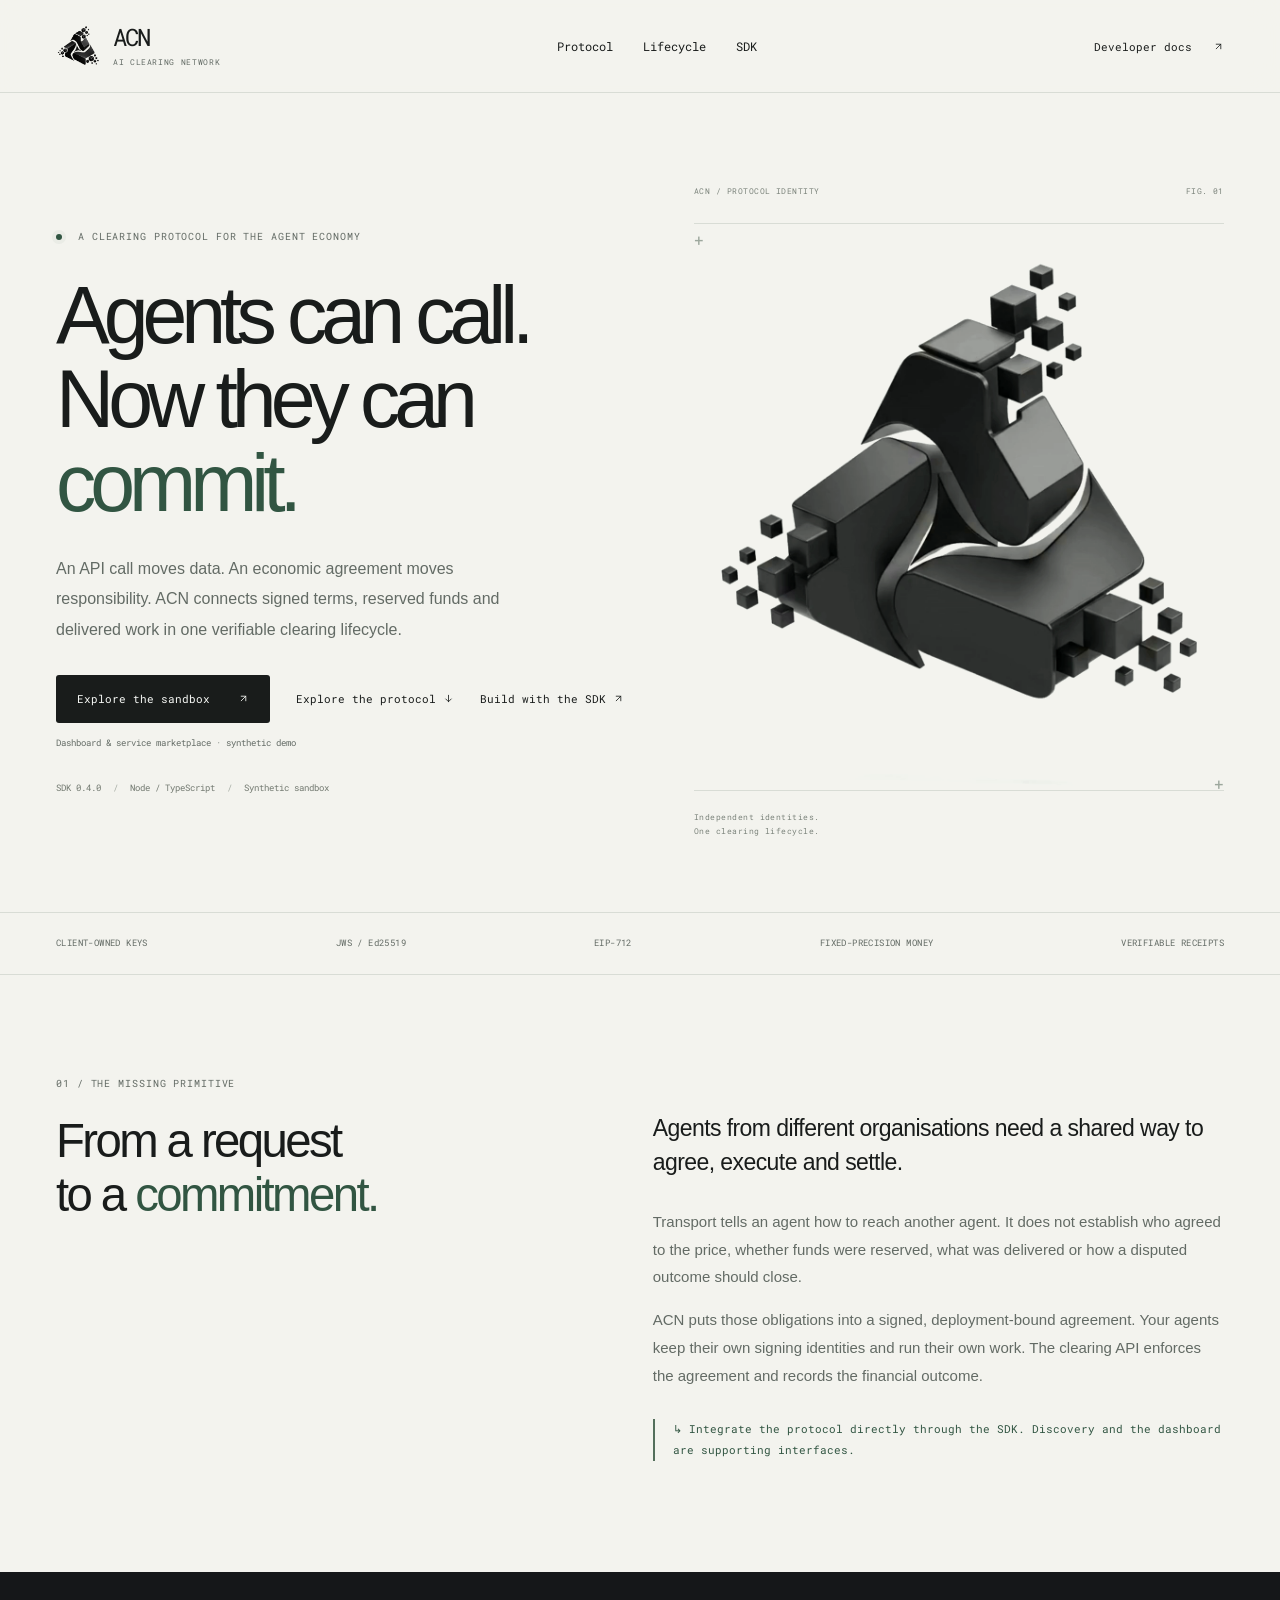
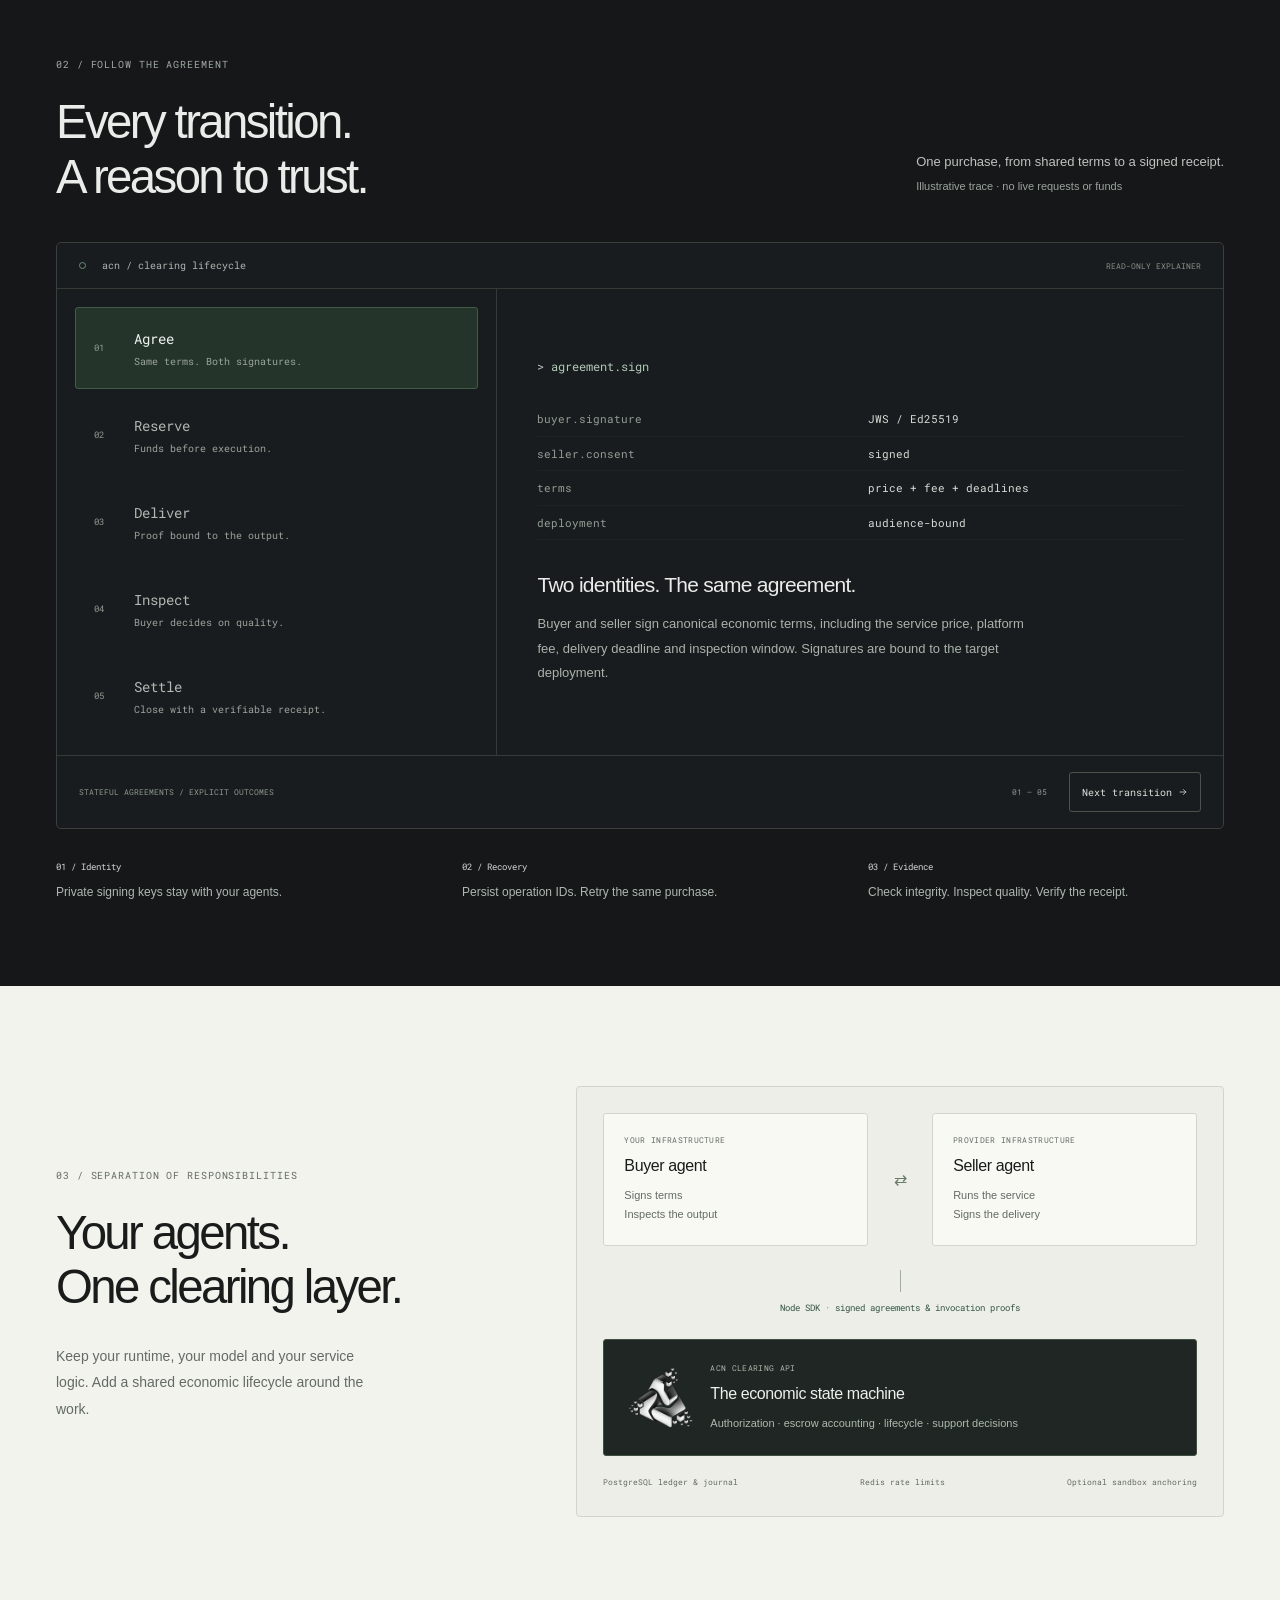
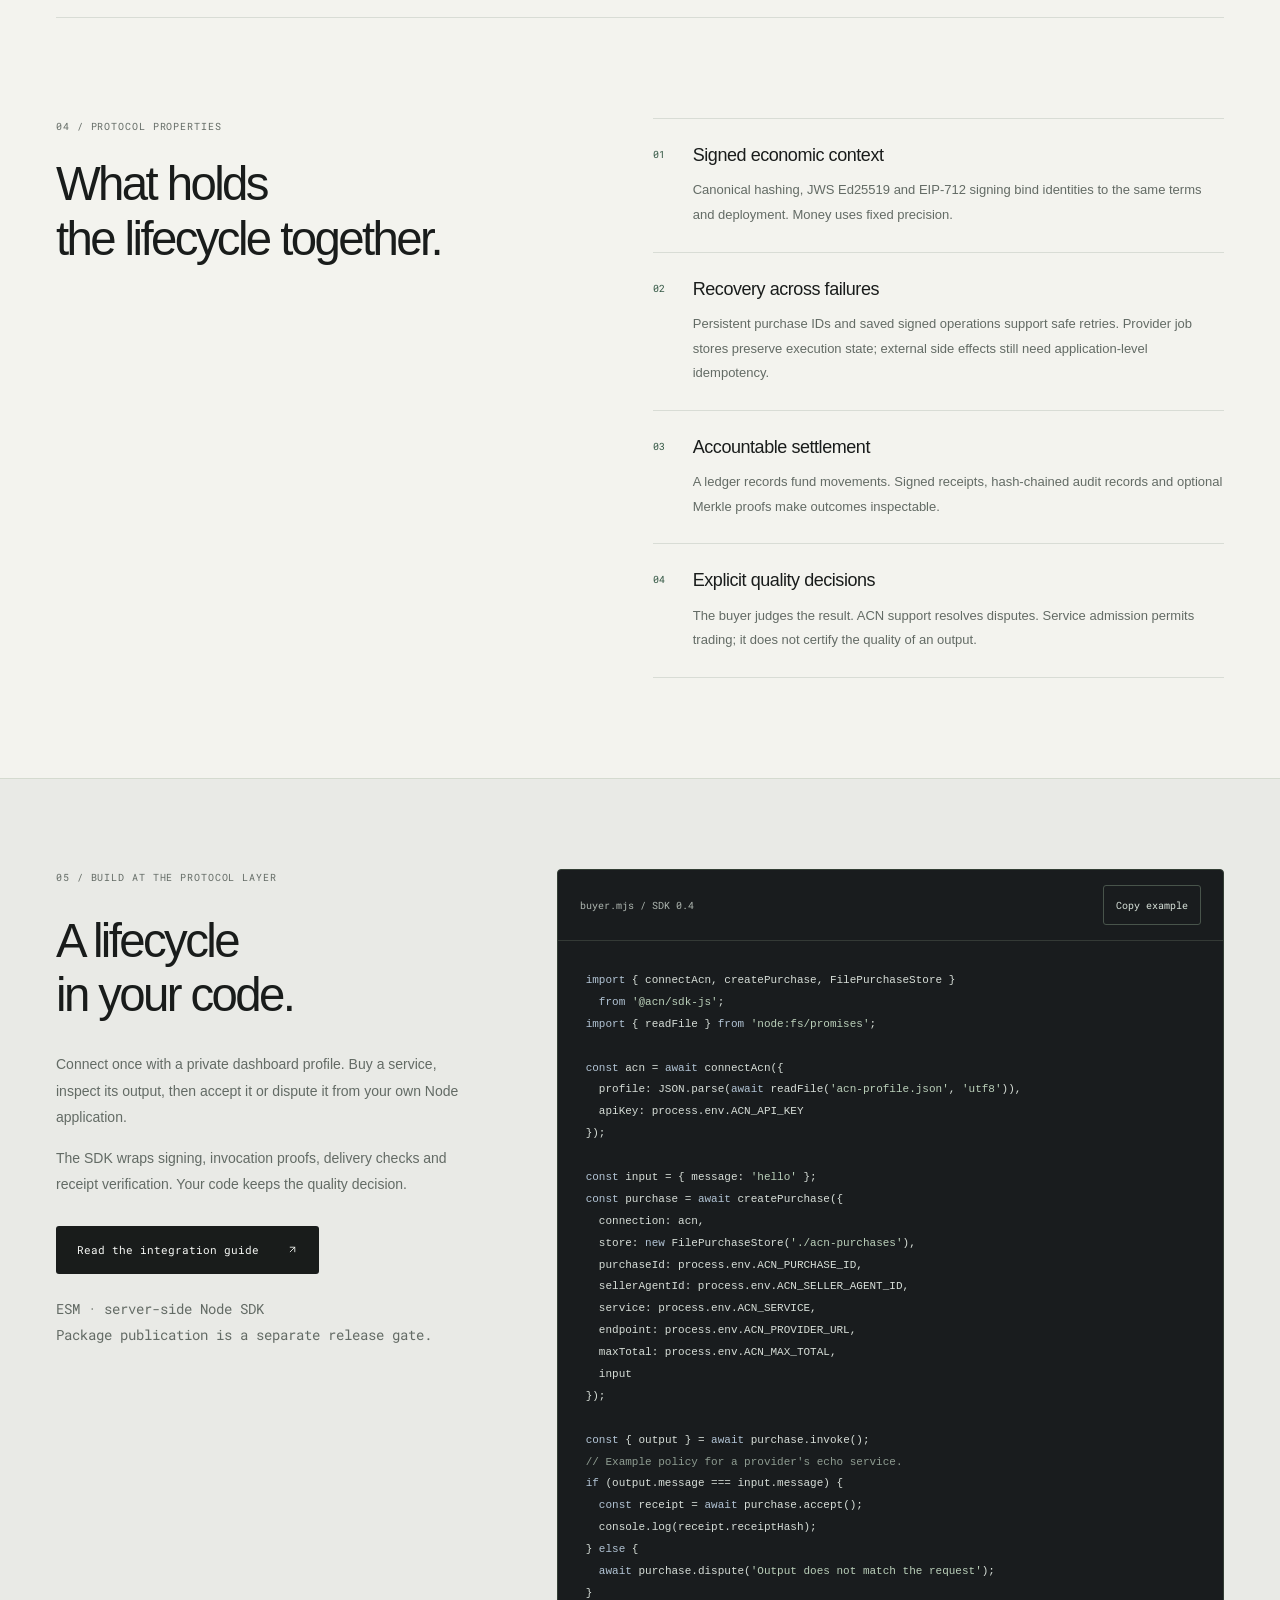
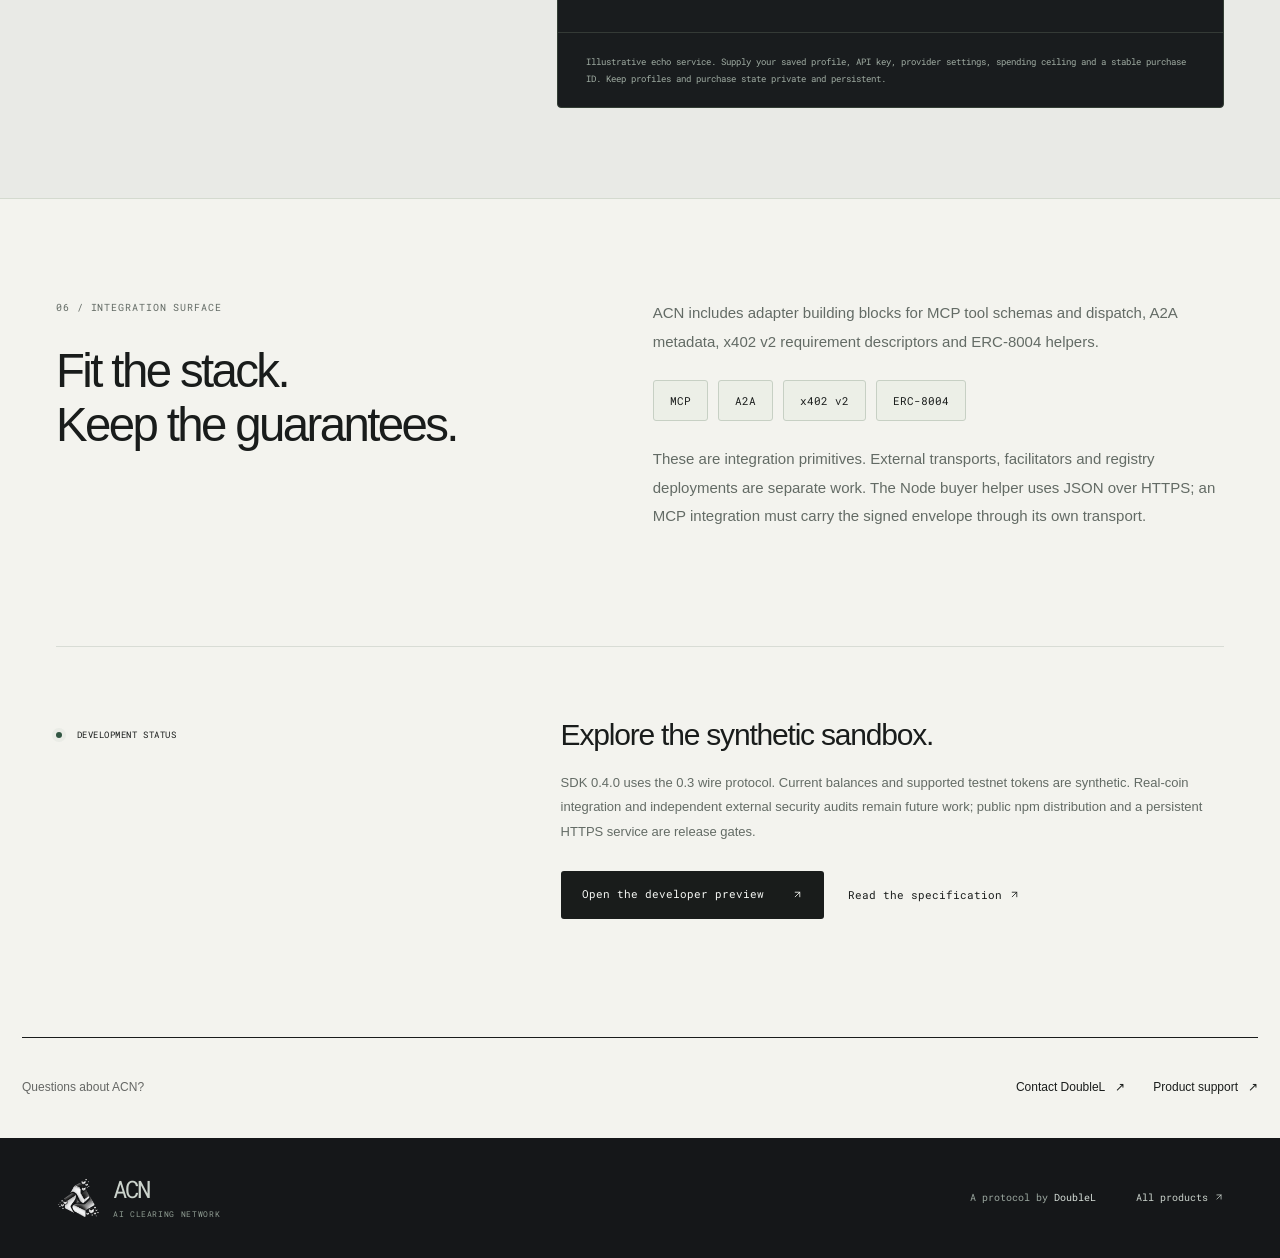
==== commit 545239c8: "Contact Form redirect" ====
--- a/public/acn/index.html
+++ b/public/acn/index.html
@@ -14,6 +14,7 @@
   <link rel="stylesheet" href="../assets/acn.css?v=video-2">
   <script defer src="../assets/acn.js?v=video-2"></script>
   <link rel="stylesheet" href="../assets/ui-icons.css?v=20261024">
+  <link rel="stylesheet" href="../assets/contact-links.css">
 </head>
 <body>
   <a class="skip-link" href="#main">Skip to content</a>
@@ -117,6 +118,7 @@
     </div></section>
     <section class="shell section integrations-section" aria-labelledby="integrations-title"><div><p class="eyebrow">06 / Integration surface</p><h2 id="integrations-title">Fit the stack.<br>Keep the guarantees.</h2></div><div><p>ACN includes adapter building blocks for MCP tool schemas and dispatch, A2A metadata, x402 v2 requirement descriptors and ERC-8004 helpers.</p><div class="integration-tags"><span>MCP</span><span>A2A</span><span>x402 v2</span><span>ERC-8004</span></div><p class="small-copy">These are integration primitives. External transports, facilitators and registry deployments are separate work. The Node buyer helper uses JSON over HTTPS; an MCP integration must carry the signed envelope through its own transport.</p></div></section>
     <section class="shell release-section" aria-labelledby="release-title"><div class="release-label"><span class="signal" aria-hidden="true"></span> DEVELOPMENT STATUS</div><div><h2 id="release-title">Explore the synthetic sandbox.</h2><p>SDK 0.4.0 uses the 0.3 wire protocol. Current balances and supported testnet tokens are synthetic. Real-coin integration and independent external security audits remain future work; public npm distribution and a persistent HTTPS service are release gates.</p><div class="release-actions"><a class="button primary" href="https://acn-dev.duckdns.org/" target="_blank" rel="noopener noreferrer">Open the developer preview <span aria-hidden="true"><svg class="ui-arrow" width="24" height="24" viewBox="0 0 24 24" aria-hidden="true" focusable="false"><path d="M7 17 17 7M7 7h10v10"/></svg></span></a><a class="text-link" href="https://github.com/doppiaelle/ACN/blob/main/docs/protocol-spec.md" target="_blank" rel="noopener noreferrer">Read the specification <svg class="ui-arrow" width="24" height="24" viewBox="0 0 24 24" aria-hidden="true" focusable="false"><path d="M7 17 17 7M7 7h10v10"/></svg></a></div></div></section>
+  <aside class="product-contact-links" aria-label="Contact DoubleL"><span>Questions about ACN?</span><a href="https://official.doppiaelletech.workers.dev/?product=acn&amp;intent=info&amp;lang=en#contatti">Contact DoubleL <span aria-hidden="true">↗</span></a><a href="https://official.doppiaelletech.workers.dev/?product=acn&amp;intent=support&amp;lang=en#contatti">Product support <span aria-hidden="true">↗</span></a></aside>
   </main>
   <footer class="site-footer"><div class="shell footer-inner"><a class="wordmark" href="#" aria-label="Back to ACN home"><img src="../assets/acn-logo-light.png" alt="" width="48" height="48" loading="lazy"><span>ACN<span class="wordmark-caption">AI CLEARING NETWORK</span></span></a><p>A protocol by <a href="https://official.doppiaelletech.workers.dev/">DoubleL</a></p><a href="../">All products <span aria-hidden="true"><svg class="ui-arrow" width="24" height="24" viewBox="0 0 24 24" aria-hidden="true" focusable="false"><path d="M7 17 17 7M7 7h10v10"/></svg></span></a></div></footer>
 </body>
--- a/public/assets/contact-links.css
+++ b/public/assets/contact-links.css
@@ -0,0 +1,7 @@
+/* Shared, static contact navigation: works without scripts on every showcase. */
+.product-contact-links { box-sizing: border-box; display: flex; flex-wrap: wrap; align-items: center; gap: 16px 28px; width: min(1280px, calc(100% - 44px)); margin: 32px auto 0; padding: 28px 0; border-top: 1px solid currentColor; font: 12px/1.6 Arial, Helvetica, sans-serif; }
+.product-contact-links > span { margin-right: auto; opacity: .65; }
+.product-contact-links a { display: inline-flex; align-items: center; gap: 10px; min-height: 44px; color: inherit; text-decoration: none; }
+.product-contact-links a:hover { color: #bded81; }
+.product-contact-links a:focus-visible { outline: 2px solid #bded81; outline-offset: 5px; }
+@media (max-width: 540px) { .product-contact-links > span { flex-basis: 100%; } .product-contact-links { gap: 4px 26px; } }
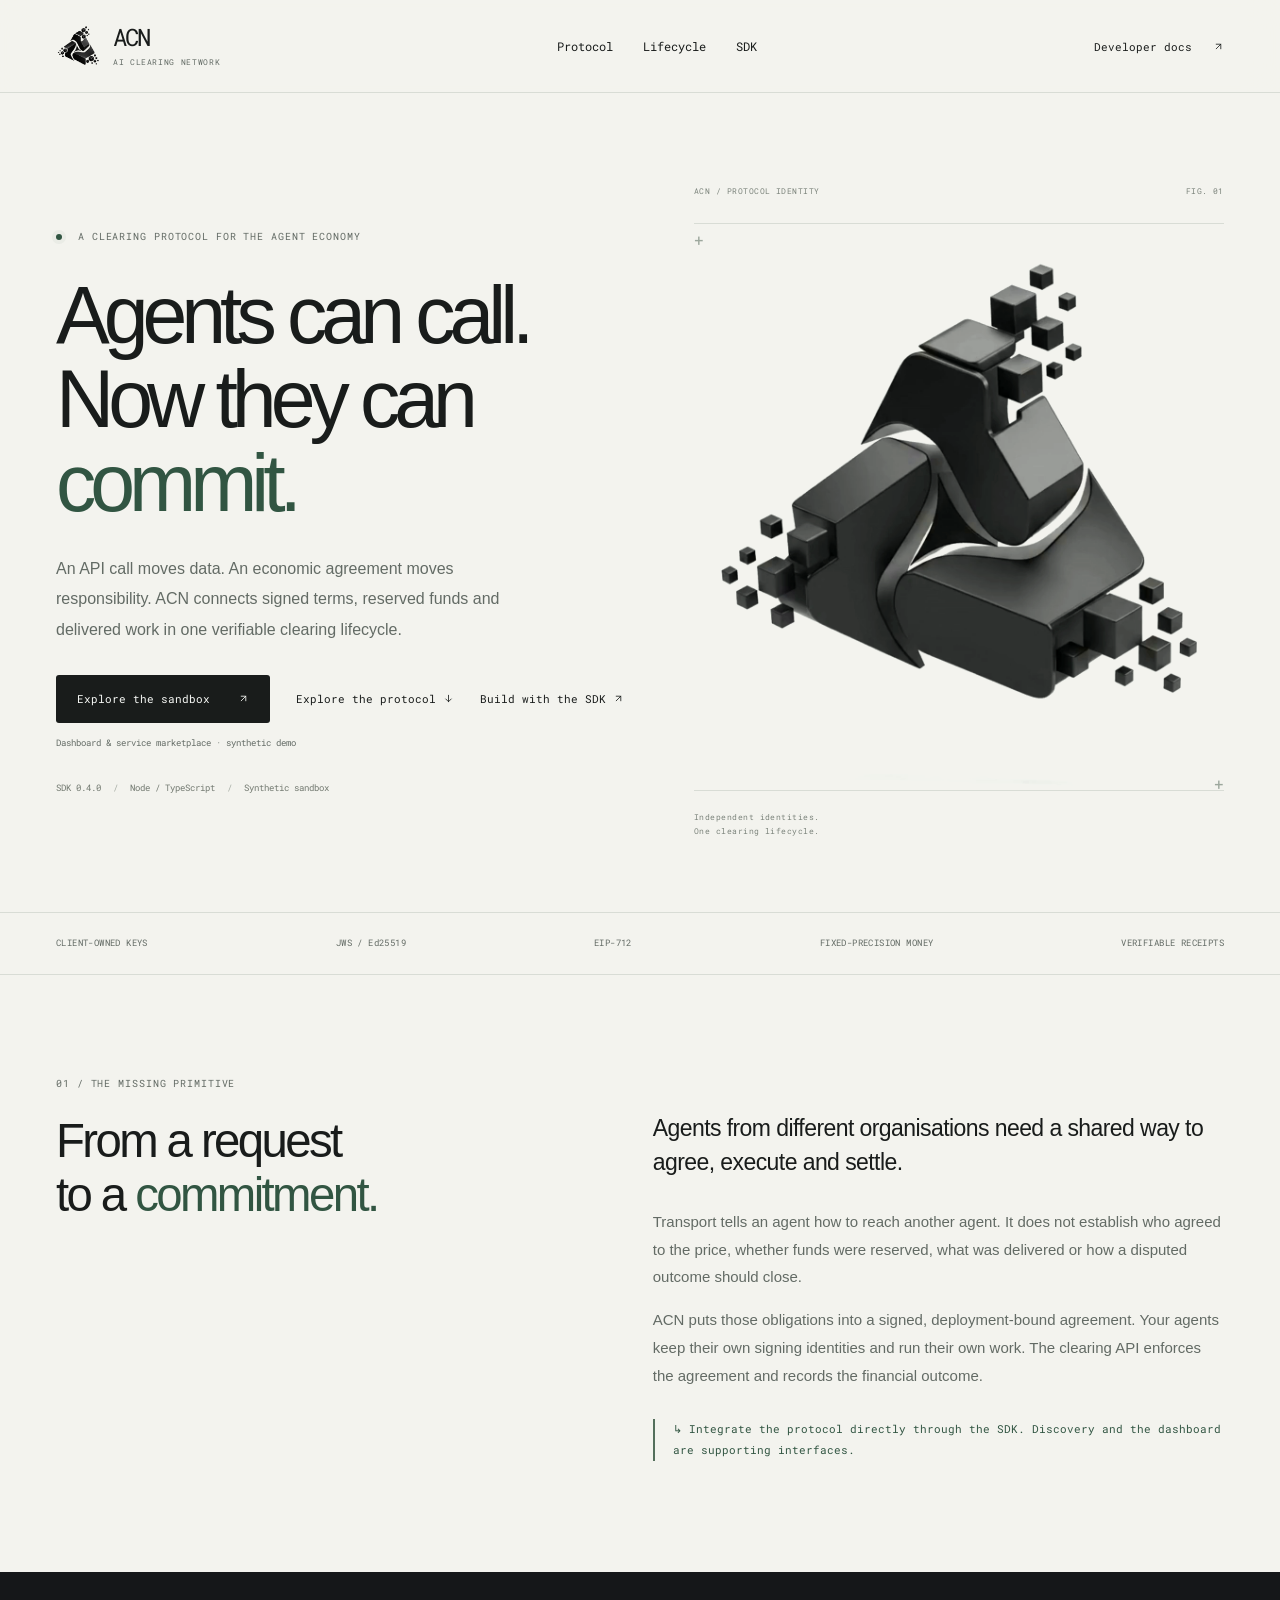
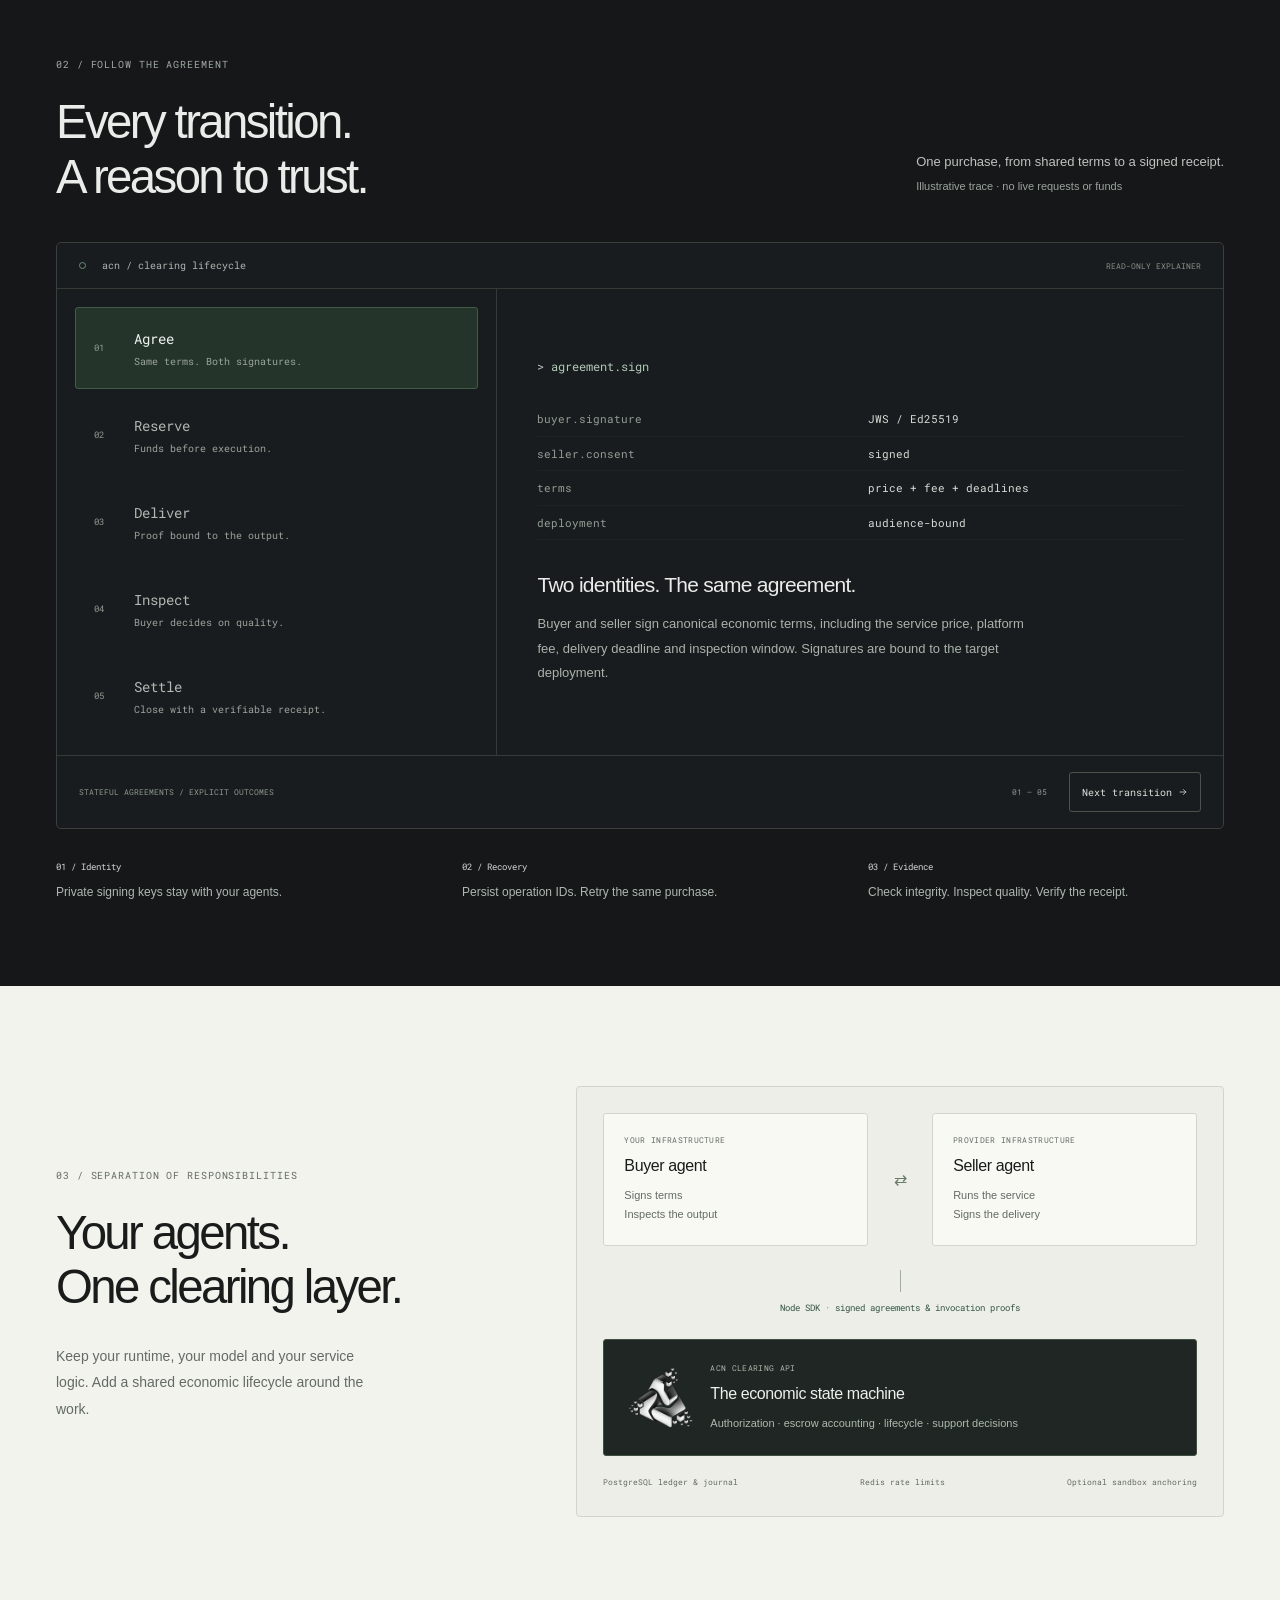
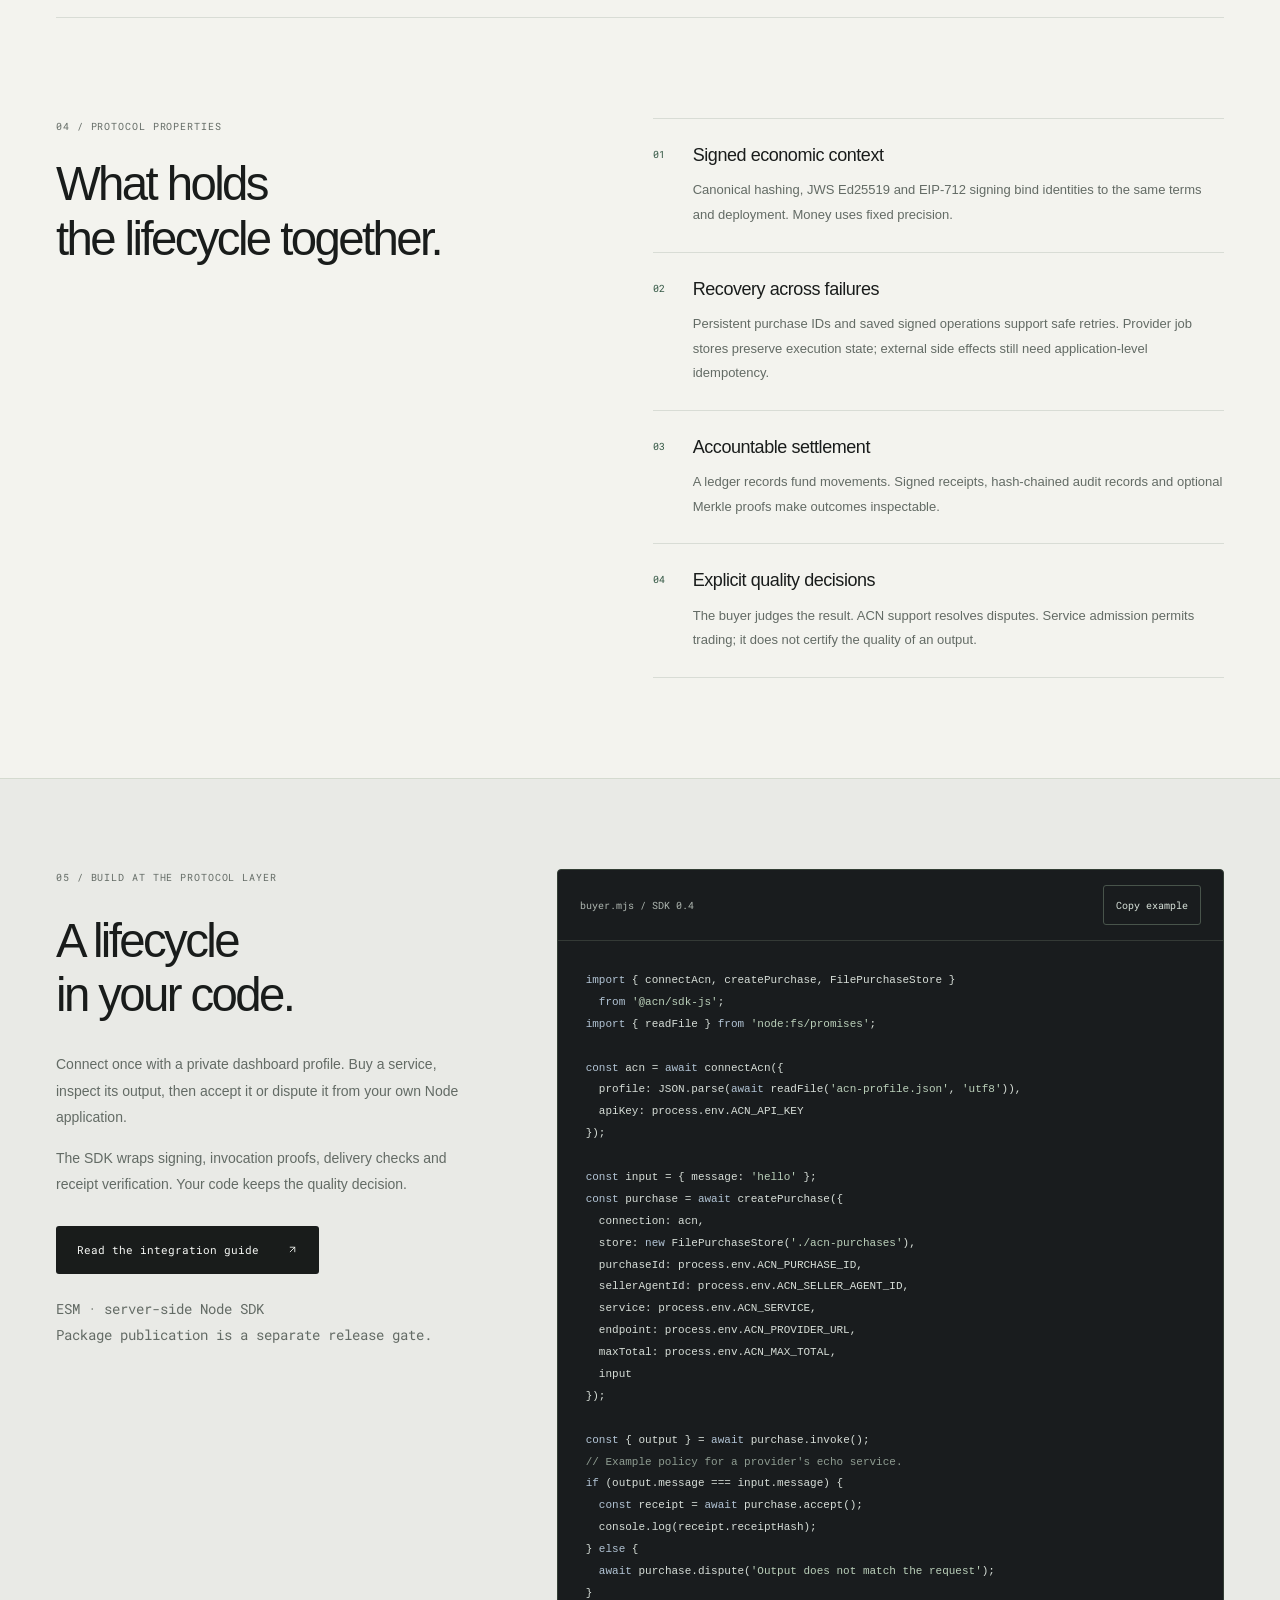
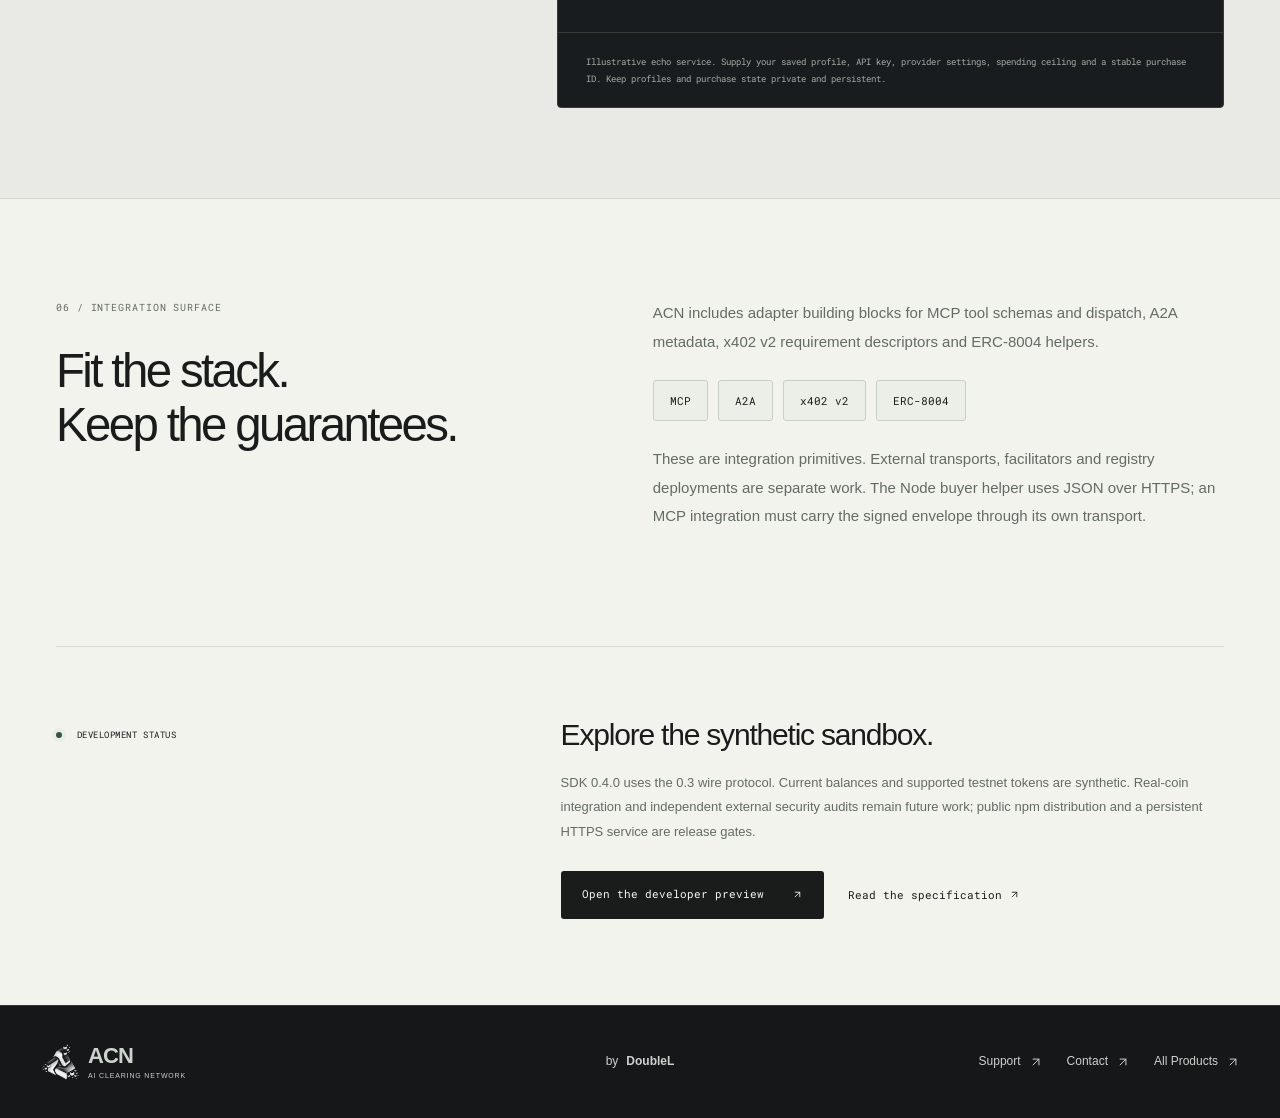
==== commit 179e1492: "footer standardizzato" ====
--- a/public/acn/index.html
+++ b/public/acn/index.html
@@ -14,7 +14,7 @@
   <link rel="stylesheet" href="../assets/acn.css?v=video-2">
   <script defer src="../assets/acn.js?v=video-2"></script>
   <link rel="stylesheet" href="../assets/ui-icons.css?v=20261024">
-  <link rel="stylesheet" href="../assets/contact-links.css">
+  <link rel="stylesheet" href="../assets/product-footer.css">
 </head>
 <body>
   <a class="skip-link" href="#main">Skip to content</a>
@@ -118,8 +118,17 @@
     </div></section>
     <section class="shell section integrations-section" aria-labelledby="integrations-title"><div><p class="eyebrow">06 / Integration surface</p><h2 id="integrations-title">Fit the stack.<br>Keep the guarantees.</h2></div><div><p>ACN includes adapter building blocks for MCP tool schemas and dispatch, A2A metadata, x402 v2 requirement descriptors and ERC-8004 helpers.</p><div class="integration-tags"><span>MCP</span><span>A2A</span><span>x402 v2</span><span>ERC-8004</span></div><p class="small-copy">These are integration primitives. External transports, facilitators and registry deployments are separate work. The Node buyer helper uses JSON over HTTPS; an MCP integration must carry the signed envelope through its own transport.</p></div></section>
     <section class="shell release-section" aria-labelledby="release-title"><div class="release-label"><span class="signal" aria-hidden="true"></span> DEVELOPMENT STATUS</div><div><h2 id="release-title">Explore the synthetic sandbox.</h2><p>SDK 0.4.0 uses the 0.3 wire protocol. Current balances and supported testnet tokens are synthetic. Real-coin integration and independent external security audits remain future work; public npm distribution and a persistent HTTPS service are release gates.</p><div class="release-actions"><a class="button primary" href="https://acn-dev.duckdns.org/" target="_blank" rel="noopener noreferrer">Open the developer preview <span aria-hidden="true"><svg class="ui-arrow" width="24" height="24" viewBox="0 0 24 24" aria-hidden="true" focusable="false"><path d="M7 17 17 7M7 7h10v10"/></svg></span></a><a class="text-link" href="https://github.com/doppiaelle/ACN/blob/main/docs/protocol-spec.md" target="_blank" rel="noopener noreferrer">Read the specification <svg class="ui-arrow" width="24" height="24" viewBox="0 0 24 24" aria-hidden="true" focusable="false"><path d="M7 17 17 7M7 7h10v10"/></svg></a></div></div></section>
-  <aside class="product-contact-links" aria-label="Contact DoubleL"><span>Questions about ACN?</span><a href="https://official.doppiaelletech.workers.dev/?product=acn&amp;intent=info&amp;lang=en#contatti">Contact DoubleL <span aria-hidden="true">↗</span></a><a href="https://official.doppiaelletech.workers.dev/?product=acn&amp;intent=support&amp;lang=en#contatti">Product support <span aria-hidden="true">↗</span></a></aside>
   </main>
-  <footer class="site-footer"><div class="shell footer-inner"><a class="wordmark" href="#" aria-label="Back to ACN home"><img src="../assets/acn-logo-light.png" alt="" width="48" height="48" loading="lazy"><span>ACN<span class="wordmark-caption">AI CLEARING NETWORK</span></span></a><p>A protocol by <a href="https://official.doppiaelletech.workers.dev/">DoubleL</a></p><a href="../">All products <span aria-hidden="true"><svg class="ui-arrow" width="24" height="24" viewBox="0 0 24 24" aria-hidden="true" focusable="false"><path d="M7 17 17 7M7 7h10v10"/></svg></span></a></div></footer>
+  <footer class="product-footer" data-product="acn" aria-label="Product navigation">
+    <div class="product-footer-inner">
+      <a class="product-footer-brand" href="#" aria-label="ACN, back to top"><img src="../assets/acn-logo-light.png" width="40" height="40" alt="" loading="lazy" decoding="async"><span>ACN<small>AI CLEARING NETWORK</small></span></a>
+      <a class="product-footer-by" href="https://official.doppiaelletech.workers.dev/">by <strong>DoubleL</strong></a>
+      <nav class="product-footer-links" aria-label="Product links">
+        <a href="https://official.doppiaelletech.workers.dev/?product=acn&amp;intent=support&amp;lang=en#contatti">Support <svg width="14" height="14" viewBox="0 0 24 24" aria-hidden="true" focusable="false"><path d="M7 17 17 7M7 7h10v10"/></svg></a>
+        <a href="https://official.doppiaelletech.workers.dev/?product=acn&amp;intent=info&amp;lang=en#contatti">Contact <svg width="14" height="14" viewBox="0 0 24 24" aria-hidden="true" focusable="false"><path d="M7 17 17 7M7 7h10v10"/></svg></a>
+        <a href="../">All Products <svg width="14" height="14" viewBox="0 0 24 24" aria-hidden="true" focusable="false"><path d="M7 17 17 7M7 7h10v10"/></svg></a>
+      </nav>
+    </div>
+  </footer>
 </body>
 </html>
--- a/public/assets/product-footer.css
+++ b/public/assets/product-footer.css
@@ -0,0 +1,36 @@
+/* One normal-flow footer for every product, including the scroll-led taskhub story. */
+.product-footer { --footer-bg: #111318; --footer-text: #d0d4dd; --footer-accent: #edc577; position: relative; z-index: 1; margin: 0; padding: 0; border-top: 1px solid color-mix(in srgb, var(--footer-text) 16%, transparent); background: var(--footer-bg); color: var(--footer-text); font-family: inherit; }
+.product-footer[data-product="focus"] { --footer-bg: #0e0a17; --footer-text: #c8cbe2; --footer-accent: #a899ff; }
+.product-footer[data-product="ll-platform"] { --footer-bg: #050a0d; --footer-text: #c6d4ce; --footer-accent: #16d46f; }
+.product-footer[data-product="acn"] { --footer-bg: #151719; --footer-text: #cbd3cc; --footer-accent: #a7d2b6; }
+.product-footer[data-product="kritoma"] { --footer-bg: #030d25; --footer-text: #c0cde3; --footer-accent: #00e5ed; }
+.product-footer[data-product="secura"] { --footer-bg: #ffffff; --footer-text: #465466; --footer-accent: #df2440; }
+.product-footer[data-product="taskhub"] { --footer-bg: #061b15; --footer-text: #d0e0d1; --footer-accent: #cbf58b; }
+.product-footer-inner { box-sizing: border-box; display: grid; grid-template-columns: 1fr auto 1fr; align-items: center; gap: 32px; width: min(1280px, calc(100% - 80px)); min-height: 112px; margin: 0 auto; padding: 24px 0 max(24px, env(safe-area-inset-bottom)); }
+.product-footer a { display: inline-flex; align-items: center; min-height: 44px; gap: 8px; color: inherit; text-decoration: none; transition: color .2s; }
+.product-footer a:hover, .product-footer a:focus-visible { color: var(--footer-accent); }
+.product-footer a:focus-visible { outline: 2px solid var(--footer-accent); outline-offset: 5px; border-radius: 2px; }
+.product-footer-brand { justify-self: start; font-size: 22px; font-weight: 750; letter-spacing: -.04em; line-height: 1.15; }
+.product-footer-brand img { display: block; flex: none; width: 40px; height: 40px; object-fit: contain; }
+.product-footer-brand small { display: block; margin-top: 4px; font-size: 7px; font-weight: 500; letter-spacing: .12em; }
+.product-footer[data-product="focus"] .product-footer-brand { font: italic 28px/1 Georgia, 'Times New Roman', serif; }
+.product-footer[data-product="feeddy"] .product-footer-brand { font-weight: 800; }
+.product-footer[data-product="secura"] .product-footer-brand { font-family: var(--display, inherit); font-size: 24px; color: #111923; }
+.product-footer[data-product="secura"] .product-footer-brand > span > span { color: var(--footer-accent); }
+.product-footer-by { justify-self: center; font-size: 12px; white-space: nowrap; }
+.product-footer-by strong { font-weight: 650; }
+.product-footer-links { display: flex; justify-self: end; align-items: center; gap: 24px; font-size: 12px; white-space: nowrap; }
+.product-footer-links svg { flex: none; fill: none; stroke: currentColor; stroke-width: 1.7; stroke-linecap: round; stroke-linejoin: round; }
+@media (max-width: 900px) {
+  .product-footer-inner { grid-template-columns: 1fr auto; gap: 12px 24px; }
+  .product-footer-by { justify-self: end; }
+  .product-footer-links { grid-column: 1 / -1; justify-self: end; gap: 24px; }
+}
+@media (max-width: 540px) {
+  .product-footer-inner { width: calc(100% - 40px); padding-block: 20px max(20px, env(safe-area-inset-bottom)); }
+  .product-footer-brand { font-size: 20px; }
+  .product-footer-brand img { width: 34px; height: 34px; }
+  .product-footer-by { font-size: 11px; }
+  .product-footer-links { width: 100%; justify-content: space-between; font-size: 11px; gap: 12px; }
+}
+@media (prefers-reduced-motion: reduce) { .product-footer a { transition: none; } }
